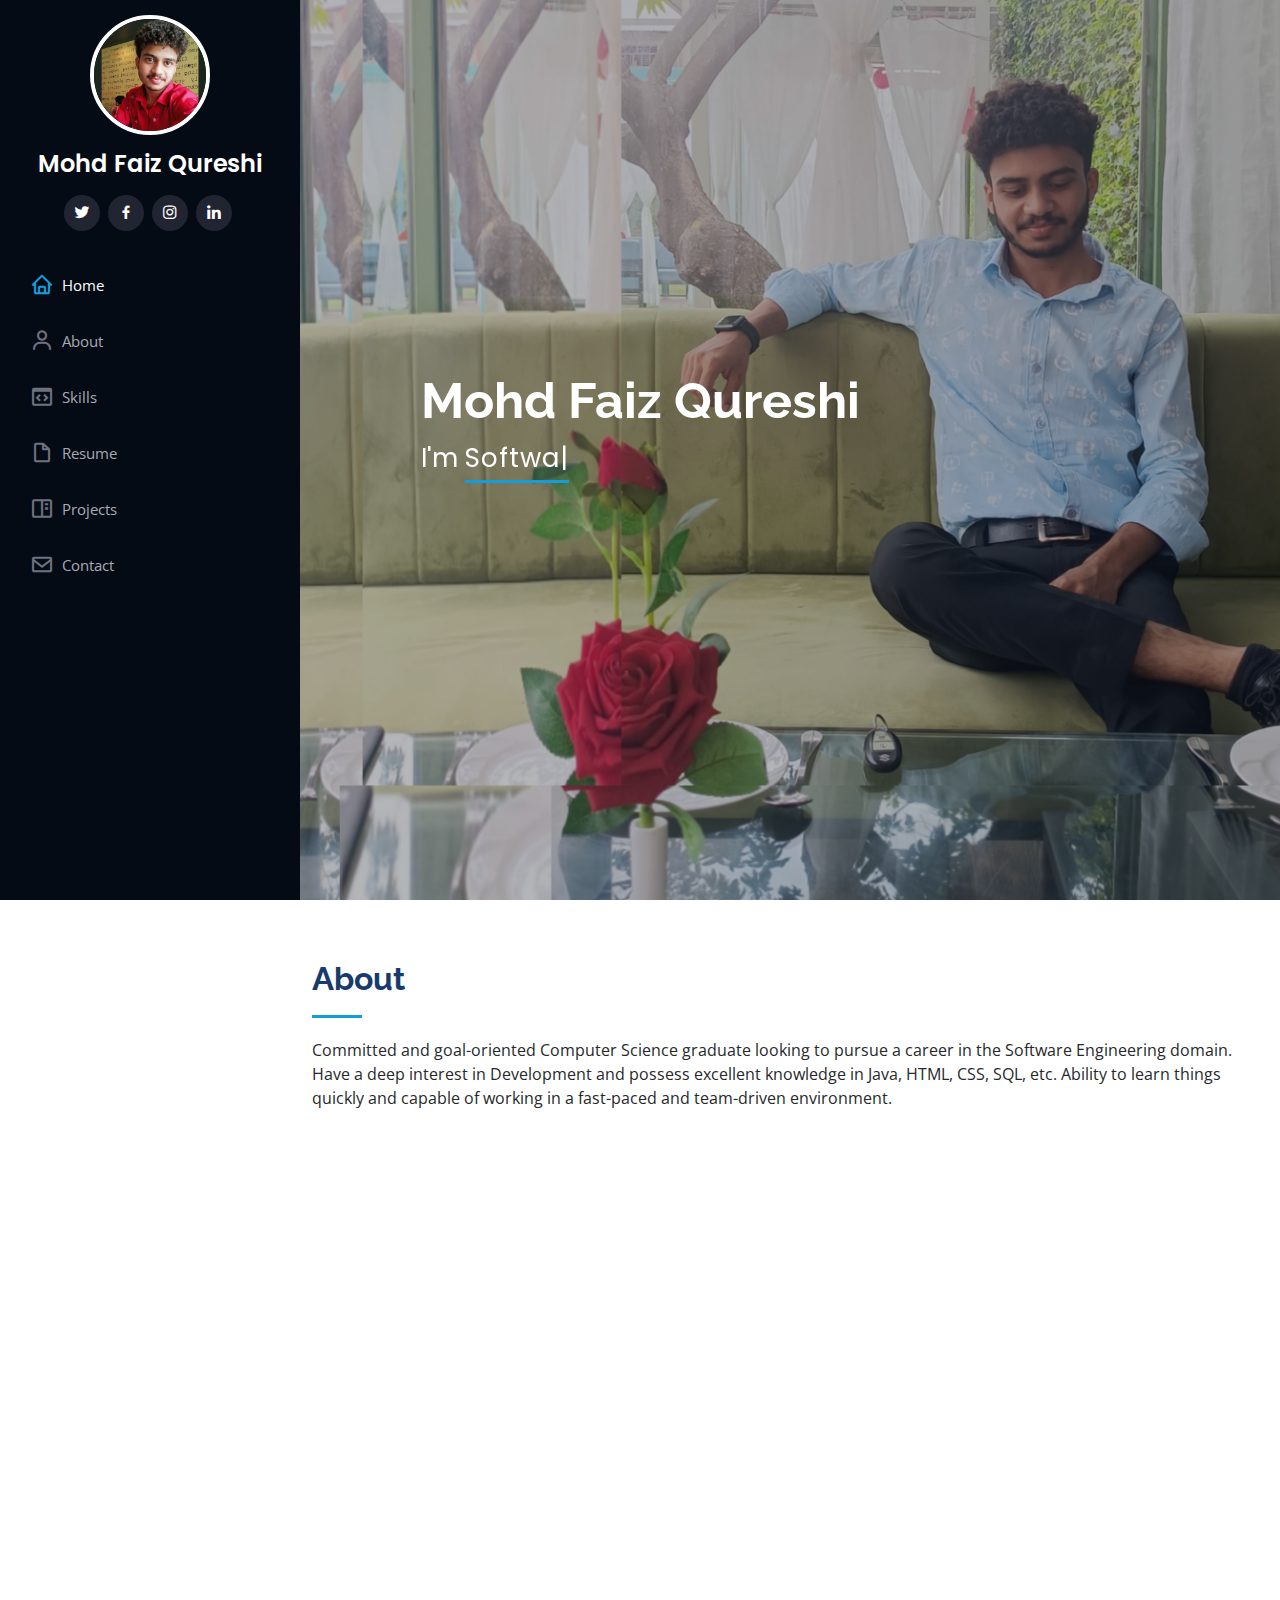
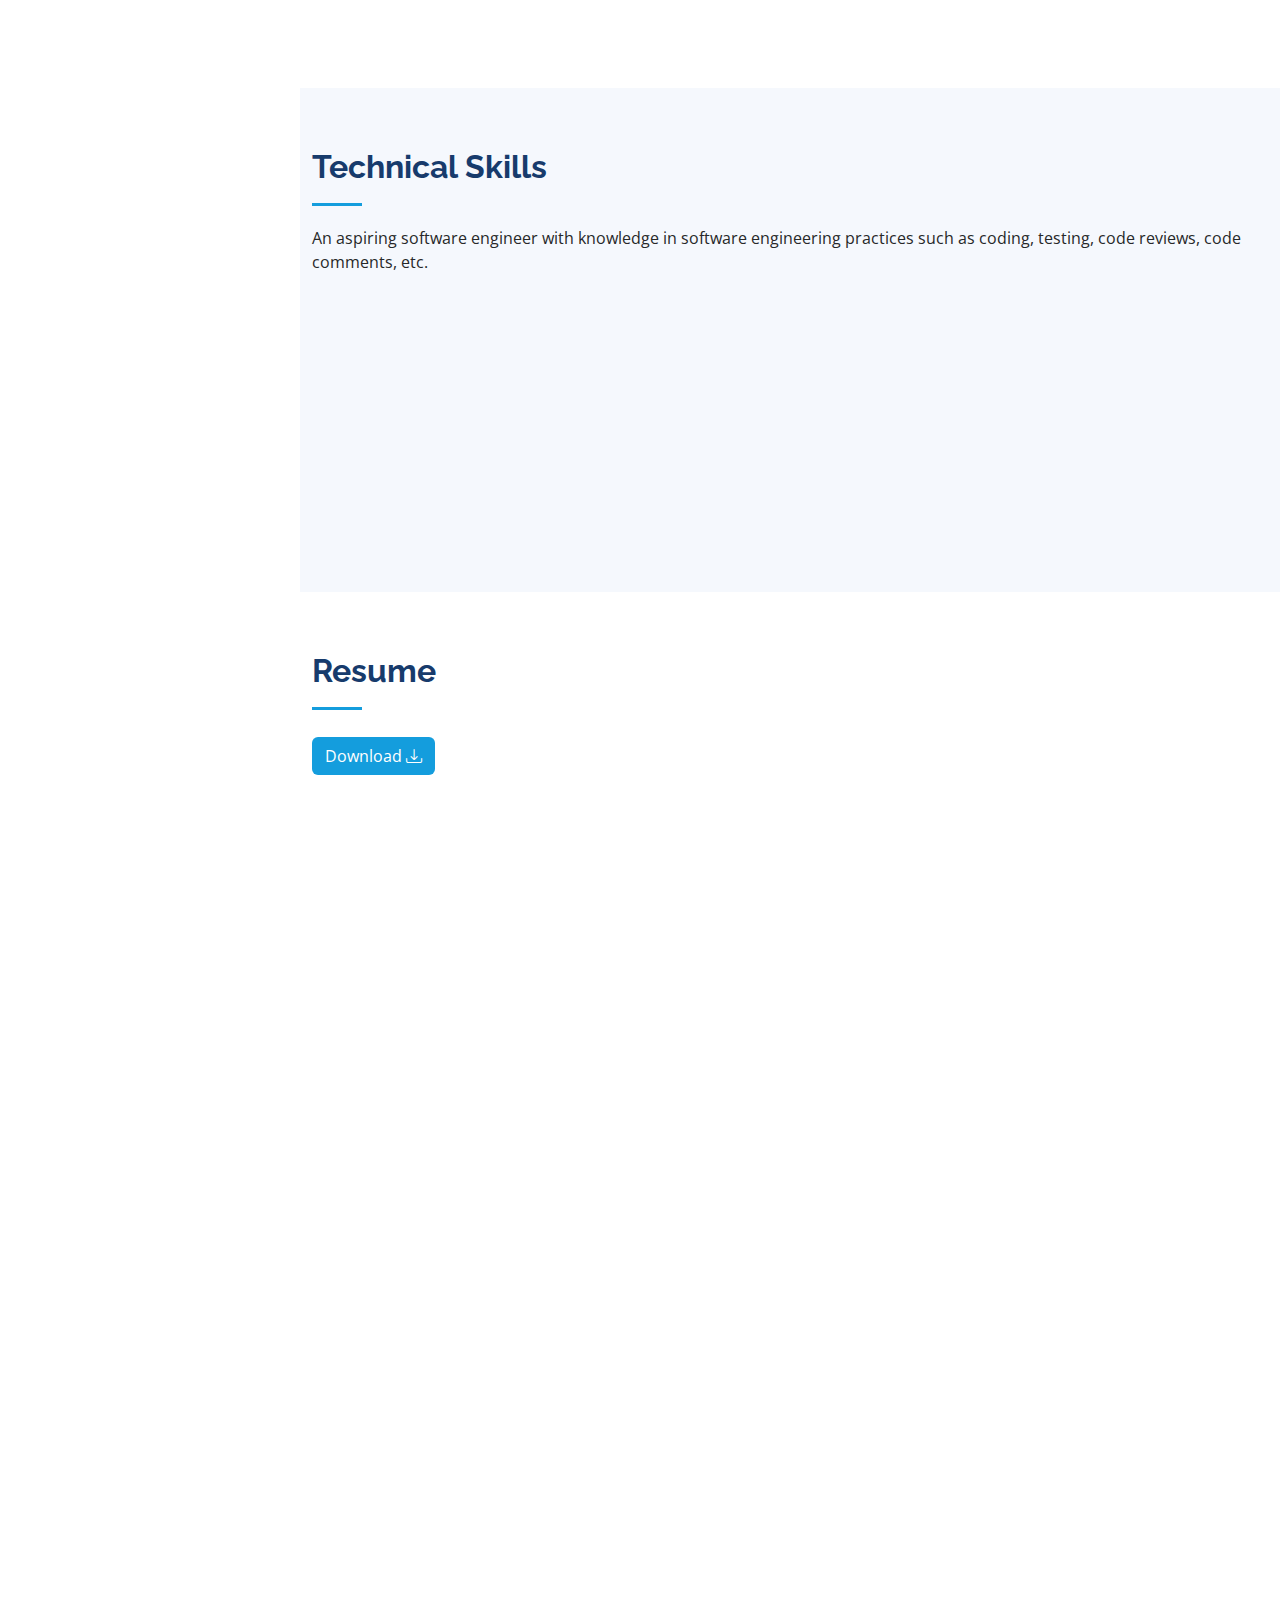
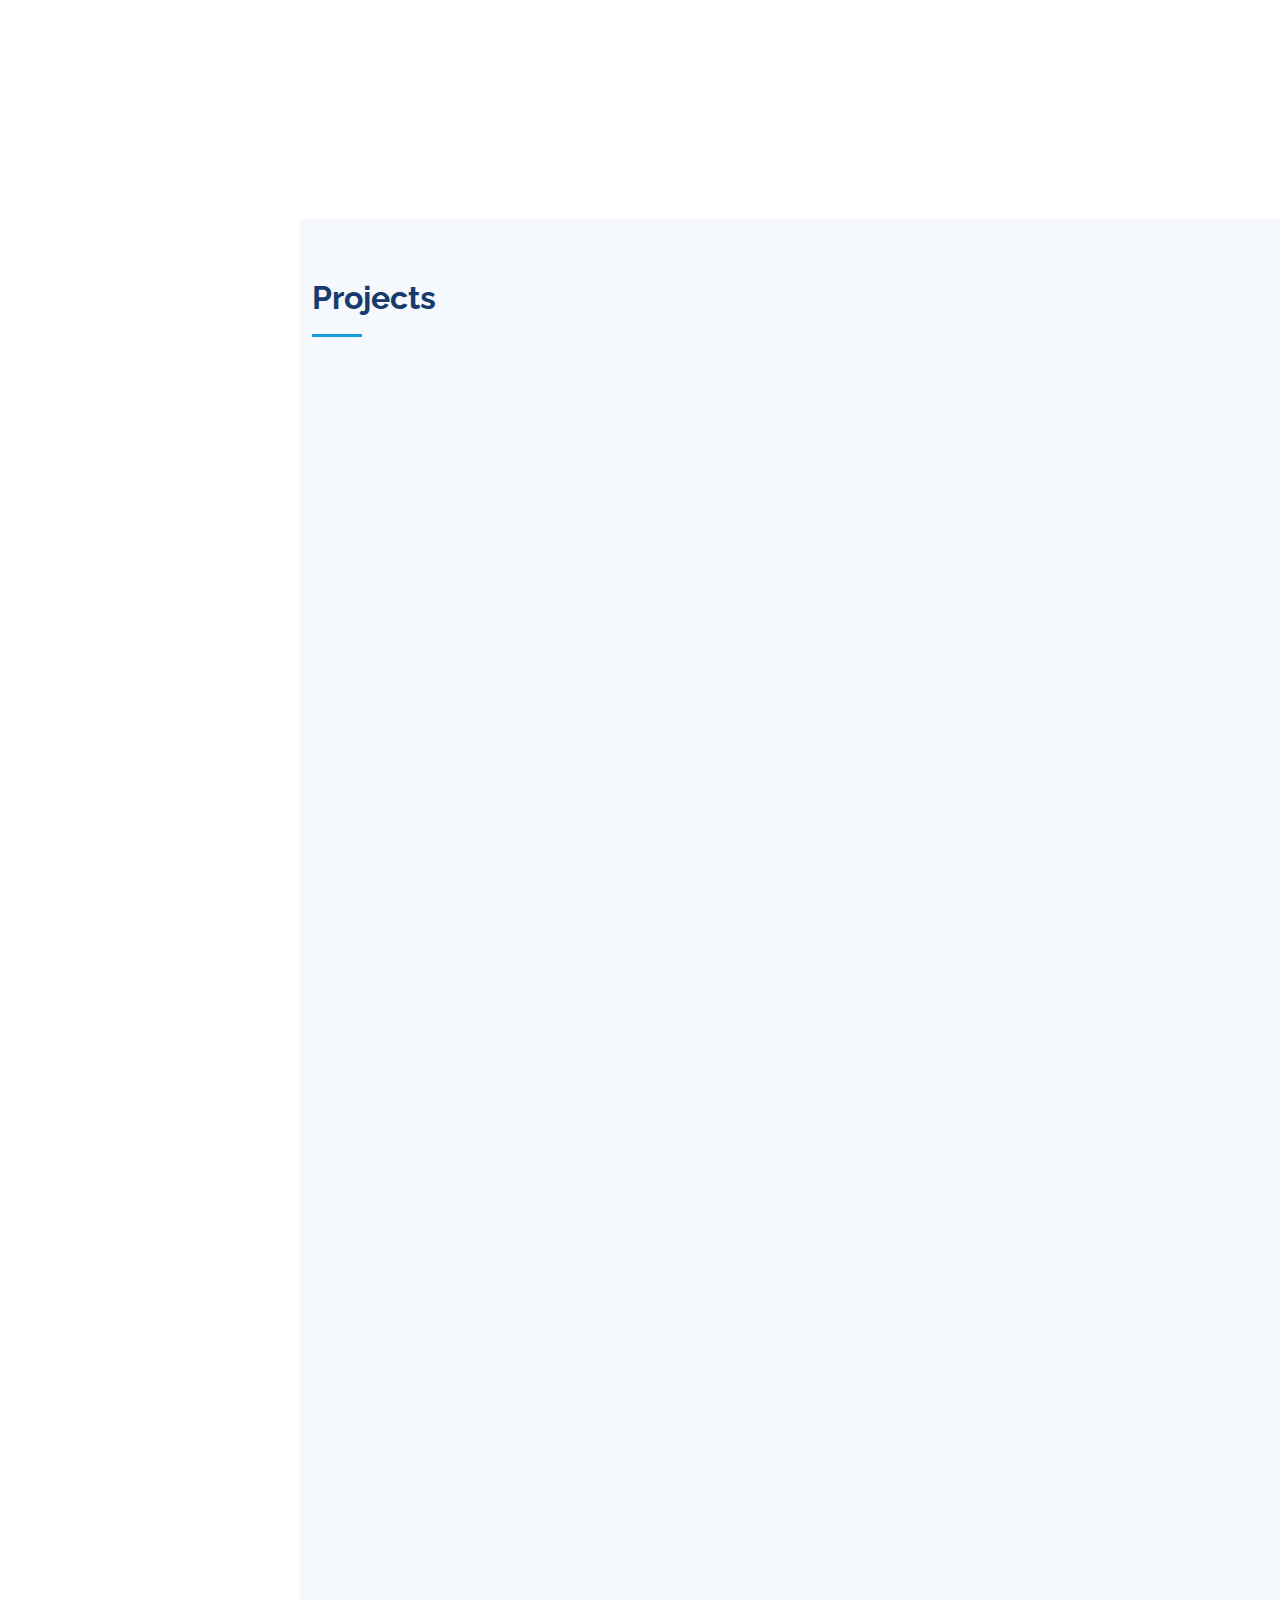
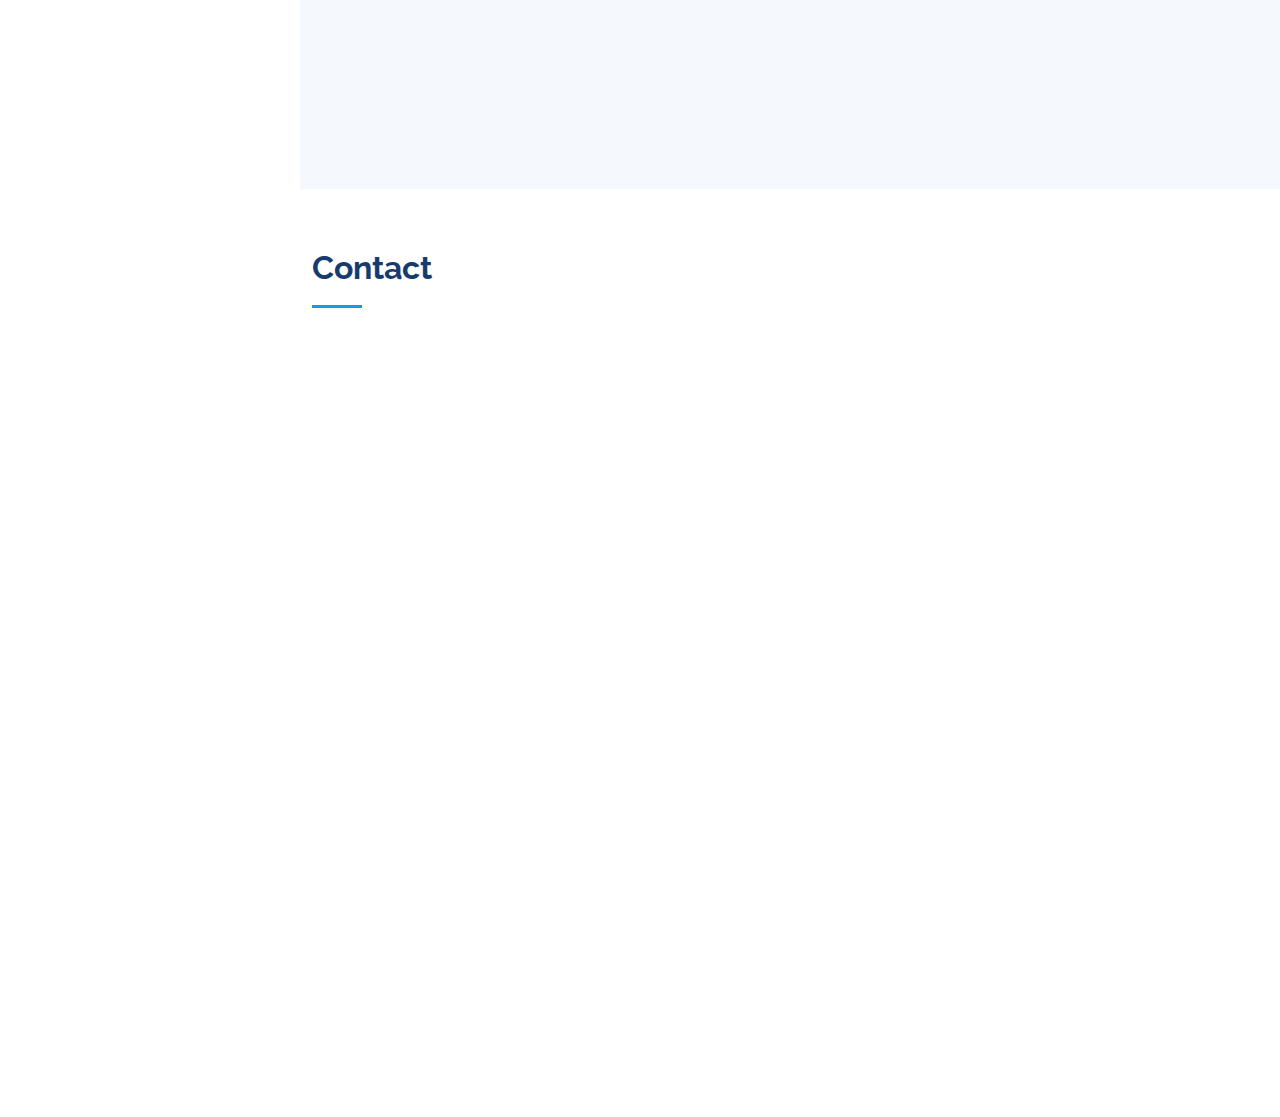
==== index.html @ c4c01bf1 "Updated skills section" ====
<!DOCTYPE html>
<html lang="en">

<head>
  <meta charset="utf-8">
  <meta content="width=device-width, initial-scale=1.0" name="viewport">

  <title>Mohd Faiz Qureshi</title>
  <meta content="" name="description">
  <meta content="" name="keywords">

  <!-- Favicons -->
  <link href="assets/img/fav.png" rel="icon">
  <link href="assets/img/apple-touch-icon.png" rel="apple-touch-icon">

  <!-- Google Fonts -->
  <link
    href="https://fonts.googleapis.com/css?family=Open+Sans:300,300i,400,400i,600,600i,700,700i|Raleway:300,300i,400,400i,500,500i,600,600i,700,700i|Poppins:300,300i,400,400i,500,500i,600,600i,700,700i"
    rel="stylesheet">

  <!-- Vendor CSS Files -->
  <link href="assets/vendor/aos/aos.css" rel="stylesheet">
  <link href="assets/vendor/bootstrap/css/bootstrap.min.css" rel="stylesheet">
  <link href="assets/vendor/bootstrap-icons/bootstrap-icons.css" rel="stylesheet">
  <link href="assets/vendor/boxicons/css/boxicons.min.css" rel="stylesheet">
  <link href="assets/vendor/glightbox/css/glightbox.min.css" rel="stylesheet">
  <link href="assets/vendor/swiper/swiper-bundle.min.css" rel="stylesheet">

  <!-- Template Main CSS File -->
  <link href="assets/css/style.css" rel="stylesheet">

</head>

<body>

  <!-- ======= Mobile nav toggle button ======= -->
  <i class="bi bi-list mobile-nav-toggle d-xl-none"></i>

  <!-- ======= Header ======= -->
  <header id="header">
    <div class="d-flex flex-column">
      <div class="profile">
        <img src="assets/img/profile-faiz.jpg" alt="" class="img-fluid rounded-circle">
        <h1 class="text-light"><a href="index.html">Mohd Faiz Qureshi</a></h1>
        <div class="social-links mt-3 text-center">
          <a href=" https://twitter.com/Faiz_qrsh?t=Ec7WNIeeqIvhPFKIOOt-Nw&s=08" class="twitter"><i
              class="bx bxl-twitter"></i></a>
          <a href="https://www.facebook.com/faiz.qureshi.146069?mibextid=ZbWKwL" class="facebook"><i
              class="bx bxl-facebook"></i></a>
          <a href="https://instagram.com/faiz.qrsh?igshid=ZDdkNTZiNTM=" class="instagram"><i
              class="bx bxl-instagram"></i></a>
          <a href="https://www.linkedin.com/in/mohdfaizqureshi/" class="linkedin"><i class="bx bxl-linkedin"></i></a>
        </div>
      </div>

      <nav id="navbar" class="nav-menu navbar">
        <ul>
          <li><a href="#hero" class="nav-link scrollto active"><i class="bx bx-home"></i> <span>Home</span></a></li>
          <li><a href="#about" class="nav-link scrollto"><i class="bx bx-user"></i> <span>About</span></a></li>
          <li><a href="#skills" class="nav-link scrollto"><i class="bx bx-code-block"></i> <span>Skills</span></a></li>
          <li><a href="#resume" class="nav-link scrollto"><i class="bx bx-file-blank"></i> <span>Resume</span></a></li>
          <li><a href="#portfolio" class="nav-link scrollto"><i class="bx bx-book-content"></i>
              <span>Projects</span></a></li>
          <li><a href="#contact" class="nav-link scrollto"><i class="bx bx-envelope"></i> <span>Contact</span></a></li>
        </ul>
      </nav><!-- .nav-menu -->
    </div>
  </header><!-- End Header -->

  <section id="hero" class="d-flex flex-column justify-content-center align-items-center">
    <div class="hero-container" data-aos="fade-in">
      <h1>Mohd Faiz Qureshi</h1>
      <p>I'm <span class="typed"
          data-typed-items="Software Engineer, Web Developer, Android App Developer, Java Expert"></span></p>
    </div>
  </section>

  <main id="main">

<!-- ======= About Section ======= -->
    <section id="about" class="about">
      <div class="container">

        <div class="section-title">
          <h2>About</h2>
          <p>Committed and goal-oriented Computer Science graduate looking to pursue a career in the Software
            Engineering domain. Have a deep interest in Development and possess excellent knowledge in Java, HTML, CSS,
            SQL, etc. Ability to learn things quickly and capable of working in a fast-paced and team-driven
            environment.</p>
        </div>

        <div class="row">
          <div class="col-lg-4" data-aos="fade-right">
            <img src="assets/img/about-faiz.jpg" class="img-fluid" alt="">
          </div>
          <div class="col-lg-8 pt-4 pt-lg-0 content" data-aos="fade-left">
            <h3>Software Engineer</h3>
            <p class="fst-italic"></p>
            <div class="row">
              <div class="col-lg-6">
                <ul>
                  <li><i class="bi bi-chevron-right"></i> <strong>Birthday:</strong> <span>15 September 2002</span></li>
                  <li><i class="bi bi-chevron-right"></i> <strong>City:</strong> <span>Bareilly, India-243005</span>
                  </li>
                  <li><i class="bi bi-chevron-right"></i> <strong>Email:</strong>
                    <span>mohammadfaiz9760@gmail.com</span>
                  </li>
                  <li><i class="bi bi-chevron-right"></i> <strong>Age:</strong> <span>21</span></li>
                  <li><i class="bi bi-chevron-right"></i> <strong>Phone:</strong> <span>+91-8954836999</span></li>
                  <li><i class="bi bi-chevron-right"></i> <strong>Degree:</strong> <span>Bachelor of Technology</span>
                  </li>

                </ul>
              </div>
              <div class="col-lg-6">
                <ul>
                </ul>
              </div>
            </div>
            <p>Strong ability to communicate with clients and ability to express ideas clearly and concisely. Memeber of
              <a href="https://www.srms.ac.in">Shri Ram Murti Smarak College of Engineering and Technology</a> App
              Development Cell and currently working on College's Grievance Andoid App.
            </p>
          </div>
        </div>

      </div>
    </section><!-- End About Section -->

<!-- ======= Skills Section ======= -->
    <section id="skills" class="testimonials section-bg">
      <div class="container">

        <div class="section-title">
          <h2>Technical Skills</h2>
          <p>An aspiring software engineer with knowledge in software engineering practices such as coding, testing,
            code reviews, code comments, etc.</p>
        </div>

        <div class="testimonials-slider swiper" data-aos="fade-up" data-aos-delay="100">
          <div class="swiper-wrapper">

            <div class="swiper-slide">
              <div class="testimonial-item" data-aos="fade-up">
                <img src="assets/img/skills/java.png" class="testimonial-img" alt="">
                <h3>Java</h3>
                <h4>Proficient</h4>
              </div>
            </div>

            <div class="swiper-slide">
              <div class="testimonial-item" data-aos="fade-up" data-aos-delay="300">
                <img src="assets/img/skills/python.png" class="testimonial-img" alt="">
                <h3>Python</h3>
                <h4>Intermediate</h4>
              </div>
            </div>

            <div class="swiper-slide">
              <div class="testimonial-item" data-aos="fade-up" data-aos-delay="300">
                <img src="assets/img/skills/js.png" class="testimonial-img" alt="">
                <h3>JavaScript</h3>
                <h4>Intermediate</h4>
              </div>
            </div>

            <div class="swiper-slide">
              <div class="testimonial-item" data-aos="fade-up" data-aos-delay="300">
                <img src="assets/img/skills/c.png" class="testimonial-img" alt="">
                <h3>C</h3>
                <h4>Intermediate</h4>
              </div>
            </div>

            <div class="swiper-slide">
              <div class="testimonial-item" data-aos="fade-up" data-aos-delay="200">
                <img src="assets/img/skills/j2ee.png" class="testimonial-img" alt="">
                <h3>J2EE</h3>
                <h4>Proficient</h4>
              </div>
            </div>

            <div class="swiper-slide">
              <div class="testimonial-item" data-aos="fade-up" data-aos-delay="100">
                <img src="assets/img/skills/spring.png" class="testimonial-img" alt="">
                <h3>Spring Framework</h3>
                <h4>Proficient</h4>
              </div>
            </div>

            <div class="swiper-slide">
              <div class="testimonial-item" data-aos="fade-up" data-aos-delay="200">
                <img src="assets/img/skills/hibernate.png" class="testimonial-img" alt="">
                <h3>Hibernate</h3>
                <h4>Proficient</h4>
              </div>
            </div>

            <div class="swiper-slide">
              <div class="testimonial-item" data-aos="fade-up" data-aos-delay="200">
                <img src="assets/img/skills/mvc.png" class="testimonial-img" alt="">
                <h3>MVC Architecture</h3>
                <h4>Proficient</h4>
              </div>
            </div>

            <div class="swiper-slide">
              <div class="testimonial-item" data-aos="fade-up" data-aos-delay="200">
                <img src="assets/img/skills/android-java.jpg" class="testimonial-img" alt="">
                <h3>Android Java</h3>
                <h4>Proficient</h4>
              </div>
            </div>

            <div class="swiper-slide">
              <div class="testimonial-item" data-aos="fade-up" data-aos-delay="200">
                <img src="assets/img/skills/xml.png" class="testimonial-img" alt="">
                <h3>XML</h3>
                <h4>Proficient</h4>
              </div>
            </div>

            <div class="swiper-slide">
              <div class="testimonial-item" data-aos="fade-up" data-aos-delay="200">
                <img src="assets/img/skills/html.png" class="testimonial-img" alt="">
                <h3>HTML</h3>
                <h4>Proficient</h4>
              </div>
            </div>

            <div class="swiper-slide">
              <div class="testimonial-item" data-aos="fade-up" data-aos-delay="200">
                <img src="assets/img/skills/css.jpg" class="testimonial-img" alt="">
                <h3>CSS</h3>
                <h4>Proficient</h4>
              </div>
            </div>

            <div class="swiper-slide">
              <div class="testimonial-item" data-aos="fade-up" data-aos-delay="200">
                <img src="assets/img/skills/react.png" class="testimonial-img" alt="">
                <h3>ReactJS</h3>
                <h4>Intermediate</h4>
              </div>
            </div>

            <div class="swiper-slide">
              <div class="testimonial-item" data-aos="fade-up" data-aos-delay="200">
                <img src="assets/img/skills/mysql.png" class="testimonial-img" alt="">
                <h3>MySQL</h3>
                <h4>Proficient</h4>
              </div>
            </div>

            <div class="swiper-slide">
              <div class="testimonial-item" data-aos="fade-up" data-aos-delay="200">
                <img src="assets/img/skills/mongodb.png" class="testimonial-img" alt="">
                <h3>MongoDB</h3>
                <h4>Intermediate</h4>
              </div>
            </div>

            <div class="swiper-slide">
              <div class="testimonial-item" data-aos="fade-up" data-aos-delay="200">
                <img src="assets/img/skills/firebase.png" class="testimonial-img" alt="">
                <h3>Firebase</h3>
                <h4>Intermediate</h4>
              </div>
            </div>

          </div>
          <div class="swiper-pagination"></div>
        </div>

      </div>
    </section><!-- End Skills Section -->

    <!-- ======= Resume Section ======= -->
    <section id="resume" class="resume">
      <div class="container">
        <div class="section-title">
          <h2>Resume</h2>
          <a class="btn line-btn-dark btn-icon btn-radius" href="Mohd_Faiz_Qureshi_Resume.pdf" title="" download><button
              type="button" class="btn" id="downloadBtn">Download <i class="bi bi-download"></i></button></a>
        </div>

        <div class="row">
          <div class="col-lg-6" data-aos="fade-up">
            <h3 class="resume-title">Sumary</h3>
            <div class="resume-item pb-0">
              <h4>Mohd Faiz Qureshi</h4>
              <p><em>Committed and goal-oriented Computer Science graduate looking to pursue a career in the Software
                  Engineering domain. Have a deep interest in Development and Strong ability to execute full SDLC
                  (Software Development Life Cycle).</em></p>
              <ul>
                <li>Bareilly, India-243005</li>
                <li>+91-8954836999</li>
                <li>mohammadfaiz9760@gmail.com</li>
              </ul>
            </div>

            <h3 class="resume-title">Education</h3>
            <div class="resume-item">
              <h4>B.Tech (Computer Science)</h4>
              <h5>Nov 2020 - Present</h5>
              <p><em>Shri Ram Murti Smarak College Of Engineering and technology, Bareilly.</em></p>
              <p>First Year: 80.78%</p>
              <p>Second Year: 74.64%</p>
            </div>
            <div class="resume-item">
              <h4>Intermediate</h4>
              <h5>2019 - 2020</h5>
              <p><em>Girish Prasad Memorial College, Bareilly.</em></p>
              <p>Aggregate: 81.40%</p>
            </div>
            <div class="resume-item">
              <h4>High School</h4>
              <h5>2017 - 2018</h5>
              <p><em>Girish Prasad Memorial College, Bareilly. </em></p>
              <p>Aggregate: 72.60%</p>
            </div>
          </div>
          <div class="col-lg-6" data-aos="fade-up" data-aos-delay="100"><br>
            <h3 class="resume-title">Work Experience</h3>

            <div class="resume-item">
              <h4>Advance Java Trainee</h4>
              <h5>July 2023 - August 2023</h5>
              <p><em>CETPA Infotech Pvt. Ltd. - <a href="#">Apprenticeship</a></em></p>
              <p>Led and integrated JSP-based web projects, achieving 20% faster page loads and an enhanced user
                experience.</p>
              <p>Gained extensive knowledge of Servlets, including their 3 life cycle methods, and handling of user
                input</p>
              <p>Acquired skills in using the Collection Frameworks to build efficient and maintainable applications.
              </p>
            </div>

            <div class="resume-item">
              <h4>Android Developer</h4>
              <h5>June 2023 - Present</h5>
              <p><em>CodeClause - <a href="#">Internship</a></em></p>
              <p>Learned about FFmpeg library and developed an app for Extract Audio from Video</p>
              <p>Worked on various other projects and this allowed me to develop a deep understanding of the language
                and its applications.</p>

            </div>
            <div class="resume-item">
              <h4>Mobile Application Developer</h4>
              <h5>May 2023 - June 2023</h5>
              <p><em>The Sparks Foundation - <a
                    href="https://links-truecertificates.s3.ap-south-1.amazonaws.com/published/2023-54-26/GS6HG89QKQ.png">Internship</a></em>
              </p>
              <p>Developed the Basic Banking App that functions to perform transactions between users.</p>
              <p>Leveraging the database management concepts I learned during my 3rd year of college, I successfully
                built a functional database for the same.
              </p>
            </div>
          </div>
        </div>

      </div>
    </section><!-- End Resume Section -->

    <!-- ======= Projects Section ======= -->
    <section id="portfolio" class="portfolio section-bg">
      <div class="container">

        <div class="section-title">
          <h2>Projects</h2>
        </div>

        <div class="row" data-aos="fade-up">
          <div class="col-lg-12 d-flex justify-content-center">
            <ul id="portfolio-flters">
              <li data-filter="*" class="filter-active">All</li>
              <li data-filter=".filter-app">App</li>
              <li data-filter=".filter-web">Web</li>
            </ul>
          </div>
        </div>

        <div class="row portfolio-container" data-aos="fade-up" data-aos-delay="100">

          <div class="col-lg-4 col-md-6 portfolio-item filter-app">
            <div class="portfolio-wrap">
              <img src="assets/img/portfolio/p1.png" class="img-fluid" alt="">
              <div class="portfolio-links">
                <a href="assets/img/portfolio/p1.png" data-gallery="portfolioGallery" class="portfolio-lightbox"
                  title="Home Services System"><i class="bx bx-plus"></i></a>
                <a href="portfolio-details.html?id=1" title="More Details"><i class="bx bx-link"></i></a>
              </div>
            </div>
          </div>

          <div class="col-lg-4 col-md-6 portfolio-item filter-app">
            <div class="portfolio-wrap">
              <img src="assets/img/portfolio/p2.png" class="img-fluid" alt="">
              <div class="portfolio-links">
                <a href="assets/img/portfolio/p2.png" data-gallery="portfolioGallery" class="portfolio-lightbox"
                  title="Online Exam Portal"><i class="bx bx-plus"></i></a>
                <a href="portfolio-details.html?v=2" title="More Details"><i class="bx bx-link"></i></a>
              </div>
            </div>
          </div>

          <div class="col-lg-4 col-md-6 portfolio-item filter-web">
            <div class="portfolio-wrap">
              <img src="assets/img/portfolio/p3.png" class="img-fluid" alt="">
              <div class="portfolio-links">
                <a href="assets/img/portfolio/p3.png" data-gallery="portfolioGallery" class="portfolio-lightbox"
                  title="Event Management System"><i class="bx bx-plus"></i></a>
                <a href="portfolio-details.html?id=3" title="More Details"><i class="bx bx-link"></i></a>
              </div>
            </div>
          </div>

          <div class="col-lg-4 col-md-6 portfolio-item filter-app">
            <div class="portfolio-wrap">
              <img src="assets/img/portfolio/p4.png" class="img-fluid" alt="">
              <div class="portfolio-links">
                <a href="assets/img/portfolio/p4.png" data-gallery="portfolioGallery" class="portfolio-lightbox"
                  title="Grievance App"><i class="bx bx-plus"></i></a>
                <a href="portfolio-details.html?id=4" title="More Details"><i class="bx bx-link"></i></a>
              </div>
            </div>
          </div>

          <div class="col-lg-4 col-md-6 portfolio-item filter-web">
            <div class="portfolio-wrap">
              <img src="assets/img/portfolio/p5.png" class="img-fluid" alt="">
              <div class="portfolio-links">
                <a href="assets/img/portfolio/p5.png" data-gallery="portfolioGallery" class="portfolio-lightbox"
                  title="Audio Extracter"><i class="bx bx-plus"></i></a>
                <a href="portfolio-details.html?id=5" title="More Details"><i class="bx bx-link"></i></a>
              </div>
            </div>
          </div>

          <div class="col-lg-4 col-md-6 portfolio-item filter-app">
            <div class="portfolio-wrap">
              <img src="assets/img/portfolio/p6.png" class="img-fluid" alt="">
              <div class="portfolio-links">
                <a href="assets/img/portfolio/p6.png" data-gallery="portfolioGallery" class="portfolio-lightbox"
                  title="Whatsapp Clone"><i class="bx bx-plus"></i></a>
                <a href="portfolio-details.html?id=6" title="More Details"><i class="bx bx-link"></i></a>
              </div>
            </div>
          </div>

          <div class="col-lg-4 col-md-6 portfolio-item filter-app">
            <div class="portfolio-wrap">
              <img src="assets/img/portfolio/p7.jpg" class="img-fluid" alt="">
              <div class="portfolio-links">
                <a href="assets/img/portfolio/p7.jpg" data-gallery="portfolioGallery" class="portfolio-lightbox"
                  title="ChatBot"><i class="bx bx-plus"></i></a>
                <a href="portfolio-details.html?id=7" title="More Details"><i class="bx bx-link"></i></a>
              </div>
            </div>
          </div>

          <div class="col-lg-4 col-md-6 portfolio-item filter-app">
            <div class="portfolio-wrap">
              <img src="assets/img/portfolio/p8.png" class="img-fluid" alt="">
              <div class="portfolio-links">
                <a href="assets/img/portfolio/p8.png" data-gallery="portfolioGallery" class="portfolio-lightbox"
                  title="Notes App"><i class="bx bx-plus"></i></a>
                <a href="portfolio-details.html?id=8" title="More Details"><i class="bx bx-link"></i></a>
              </div>
            </div>
          </div>

          <div class="col-lg-4 col-md-6 portfolio-item filter-app">
            <div class="portfolio-wrap">
              <img src="assets/img/portfolio/p9.png" class="img-fluid" alt="">
              <div class="portfolio-links">
                <a href="assets/img/portfolio/p9.png" data-gallery="portfolioGallery" class="portfolio-lightbox"
                  title="Calculator App"><i class="bx bx-plus"></i></a>
                <a href="portfolio-details.html?id=9" title="More Details"><i class="bx bx-link"></i></a>
              </div>
            </div>
          </div>

          <div class="col-lg-4 col-md-6 portfolio-item filter-app">
            <div class="portfolio-wrap">
              <img src="assets/img/portfolio/p10.jpg" class="img-fluid" alt="">
              <div class="portfolio-links">
                <a href="assets/img/portfolio/p10.jpg" data-gallery="portfolioGallery" class="portfolio-lightbox"
                  title="Simon Game"><i class="bx bx-plus"></i></a>
                <a href="portfolio-details.html?id=10" title="More Details"><i class="bx bx-link"></i></a>
              </div>
            </div>
          </div>

          <div class="col-lg-4 col-md-6 portfolio-item filter-web">
            <div class="portfolio-wrap">
              <img src="assets/img/portfolio/p11.png" class="img-fluid" alt="">
              <div class="portfolio-links">
                <a href="assets/img/portfolio/p11.png" data-gallery="portfolioGallery" class="portfolio-lightbox"
                  title="Network Security"><i class="bx bx-plus"></i></a>
                <a href="portfolio-details.html?id=11" title="More Details"><i class="bx bx-link"></i></a>
              </div>
            </div>
          </div>

          <div class="col-lg-4 col-md-6 portfolio-item filter-web">
            <div class="portfolio-wrap">
              <img src="assets/img/portfolio/p12.jpg" class="img-fluid" alt="">
              <div class="portfolio-links">
                <a href="assets/img/portfolio/p12.jpg" data-gallery="portfolioGallery" class="portfolio-lightbox"
                  title="Basic Banking App"><i class="bx bx-plus"></i></a>
                <a href="portfolio-details.html?id=12" title="More Details"><i class="bx bx-link"></i></a>
              </div>
            </div>
          </div>

          <div class="col-lg-4 col-md-6 portfolio-item filter-web">
            <div class="portfolio-wrap">
              <img src="assets/img/portfolio/p13.jpg" class="img-fluid" alt="">
              <div class="portfolio-links">
                <a href="assets/img/portfolio/p13.jpg" data-gallery="portfolioGallery" class="portfolio-lightbox"
                  title="Time Tracker"><i class="bx bx-plus"></i></a>
                <a href="portfolio-details.html?id=13" title="More Details"><i class="bx bx-link"></i></a>
              </div>
            </div>
          </div>

        </div>
      </div>
    </section><!-- End Projects Section -->


    <!-- ======= Contact Section ======= -->
    <section id="contact" class="contact">
      <div class="container">

        <div class="section-title">
          <h2>Contact</h2>
        </div>

        <div class="row" data-aos="fade-in">

          <div class="col-lg-5 d-flex align-items-stretch">
            <div class="info">
              <div class="address">
                <i class="bi bi-geo-alt"></i>
                <h4>Location:</h4>
                <p>253, Bagh Brigtaan, Bareilly, India-243005</p>
              </div>

              <div class="email">
                <i class="bi bi-envelope"></i>
                <h4>Email:</h4>
                <p>mohammadfaiz9760@gmail.com</p>
              </div>

              <div class="phone">
                <i class="bi bi-phone"></i>
                <h4>Call:</h4>
                <p>+91-8954836999</p>
              </div>

              <iframe
                src="https://www.google.com/maps/embed?pb=!1m14!1m8!1m3!1d12097.433213460943!2d-74.0062269!3d40.7101282!3m2!1i1024!2i768!4f13.1!3m3!1m2!1s0x0%3A0xb89d1fe6bc499443!2sDowntown+Conference+Center!5e0!3m2!1smk!2sbg!4v1539943755621"
                frameborder="0" style="border:0; width: 100%; height: 290px;" allowfullscreen></iframe>
            </div>

          </div>

          <div class="col-lg-7 mt-5 mt-lg-0 d-flex align-items-stretch">
            <form action="https://formcarry.com/s/8oNotGFVWA" method="POST" role="form" class="contactfaiz">
              <div class="row">
                <div class="form-group col-md-6">
                  <label for="name">Your Name</label>
                  <input type="text" name="name" class="form-control" id="name" required>
                </div>
                <div class="form-group col-md-6">
                  <label for="name">Your Email</label>
                  <input type="email" class="form-control" name="email" id="email" required>
                </div>
              </div>
              <div class="form-group">
                <label for="name">Subject</label>
                <input type="text" class="form-control" name="subject" id="subject" required>
              </div>
              <div class="form-group">
                <label for="name">Message</label>
                <textarea class="form-control" name="message" rows="10" required></textarea>
              </div>
              <div class="my-3">
                <div class="loading">Loading</div>
                <div class="error-message"></div>
                <div class="sent-message">Your message has been sent. Thank you!</div>
              </div>
              <div class="text-center"><button type="submit">Send Message</button></div>
            </form>
          </div>

        </div>

      </div>
    </section><!-- End Contact Section -->

  </main><!-- End main -->

  <a href="#" class="back-to-top d-flex align-items-center justify-content-center"><i
      class="bi bi-arrow-up-short"></i></a>

  <!-- Vendor JS Files -->
  <script src="assets/vendor/purecounter/purecounter_vanilla.js"></script>
  <script src="assets/vendor/aos/aos.js"></script>
  <script src="assets/vendor/bootstrap/js/bootstrap.bundle.min.js"></script>
  <script src="assets/vendor/glightbox/js/glightbox.min.js"></script>
  <script src="assets/vendor/isotope-layout/isotope.pkgd.min.js"></script>
  <script src="assets/vendor/swiper/swiper-bundle.min.js"></script>
  <script src="assets/vendor/typed.js/typed.min.js"></script>
  <script src="assets/vendor/waypoints/noframework.waypoints.js"></script>
  <script src="assets/vendor/php-email-form/validate.js"></script>

  <!-- Template Main JS File -->
  <script src="assets/js/main.js"></script>
</body>

</html>
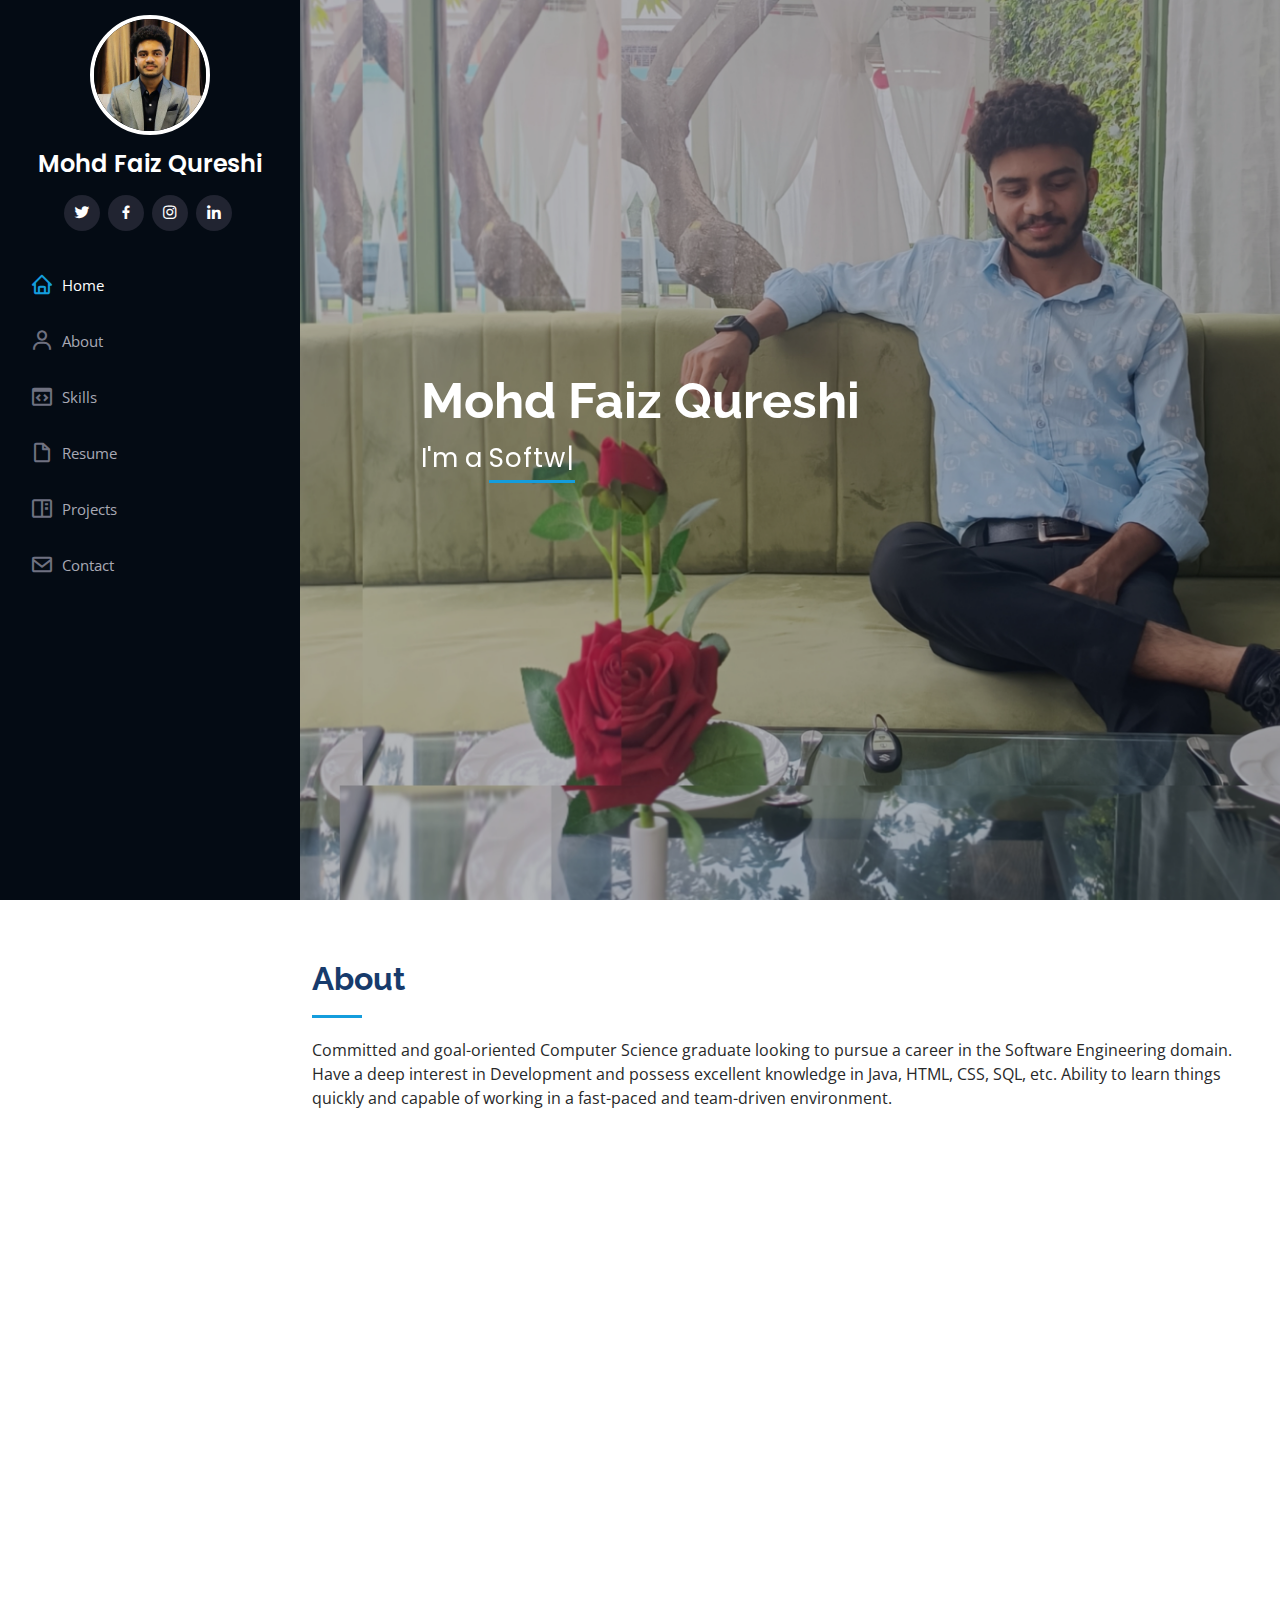
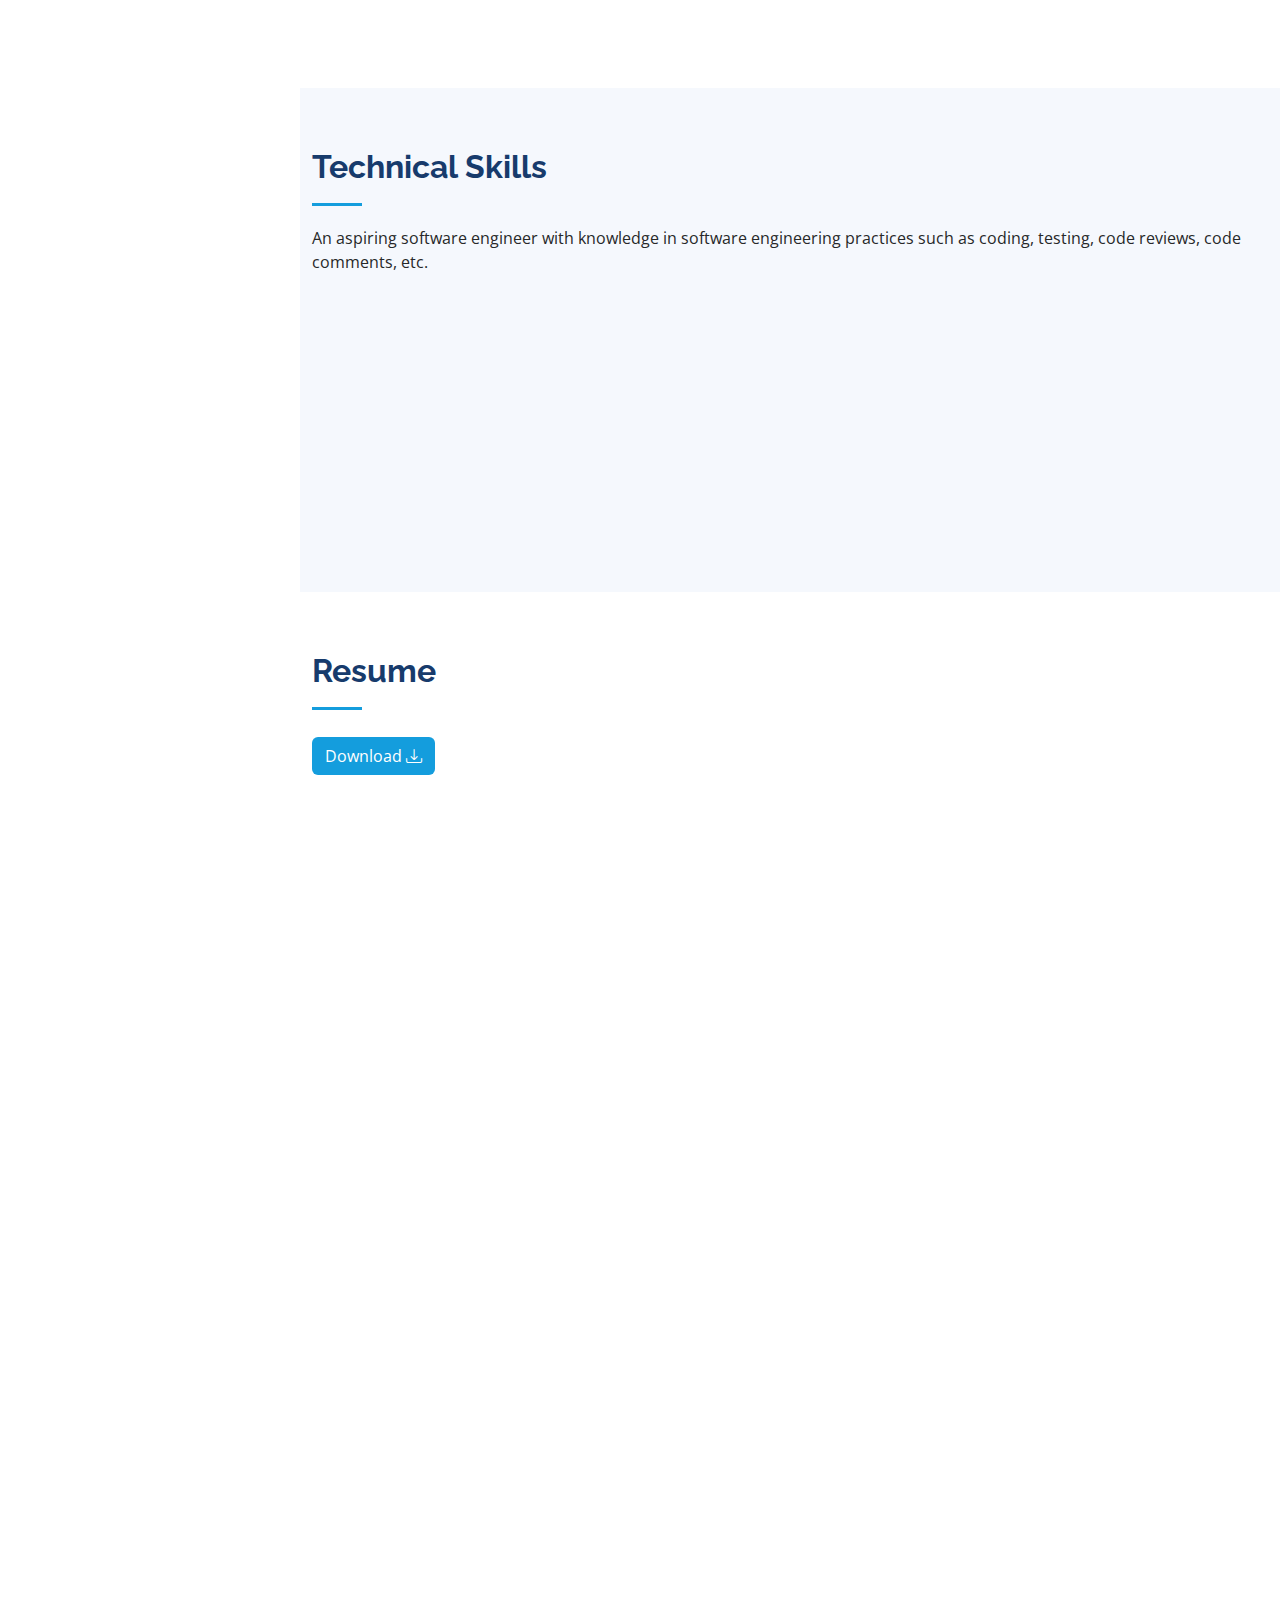
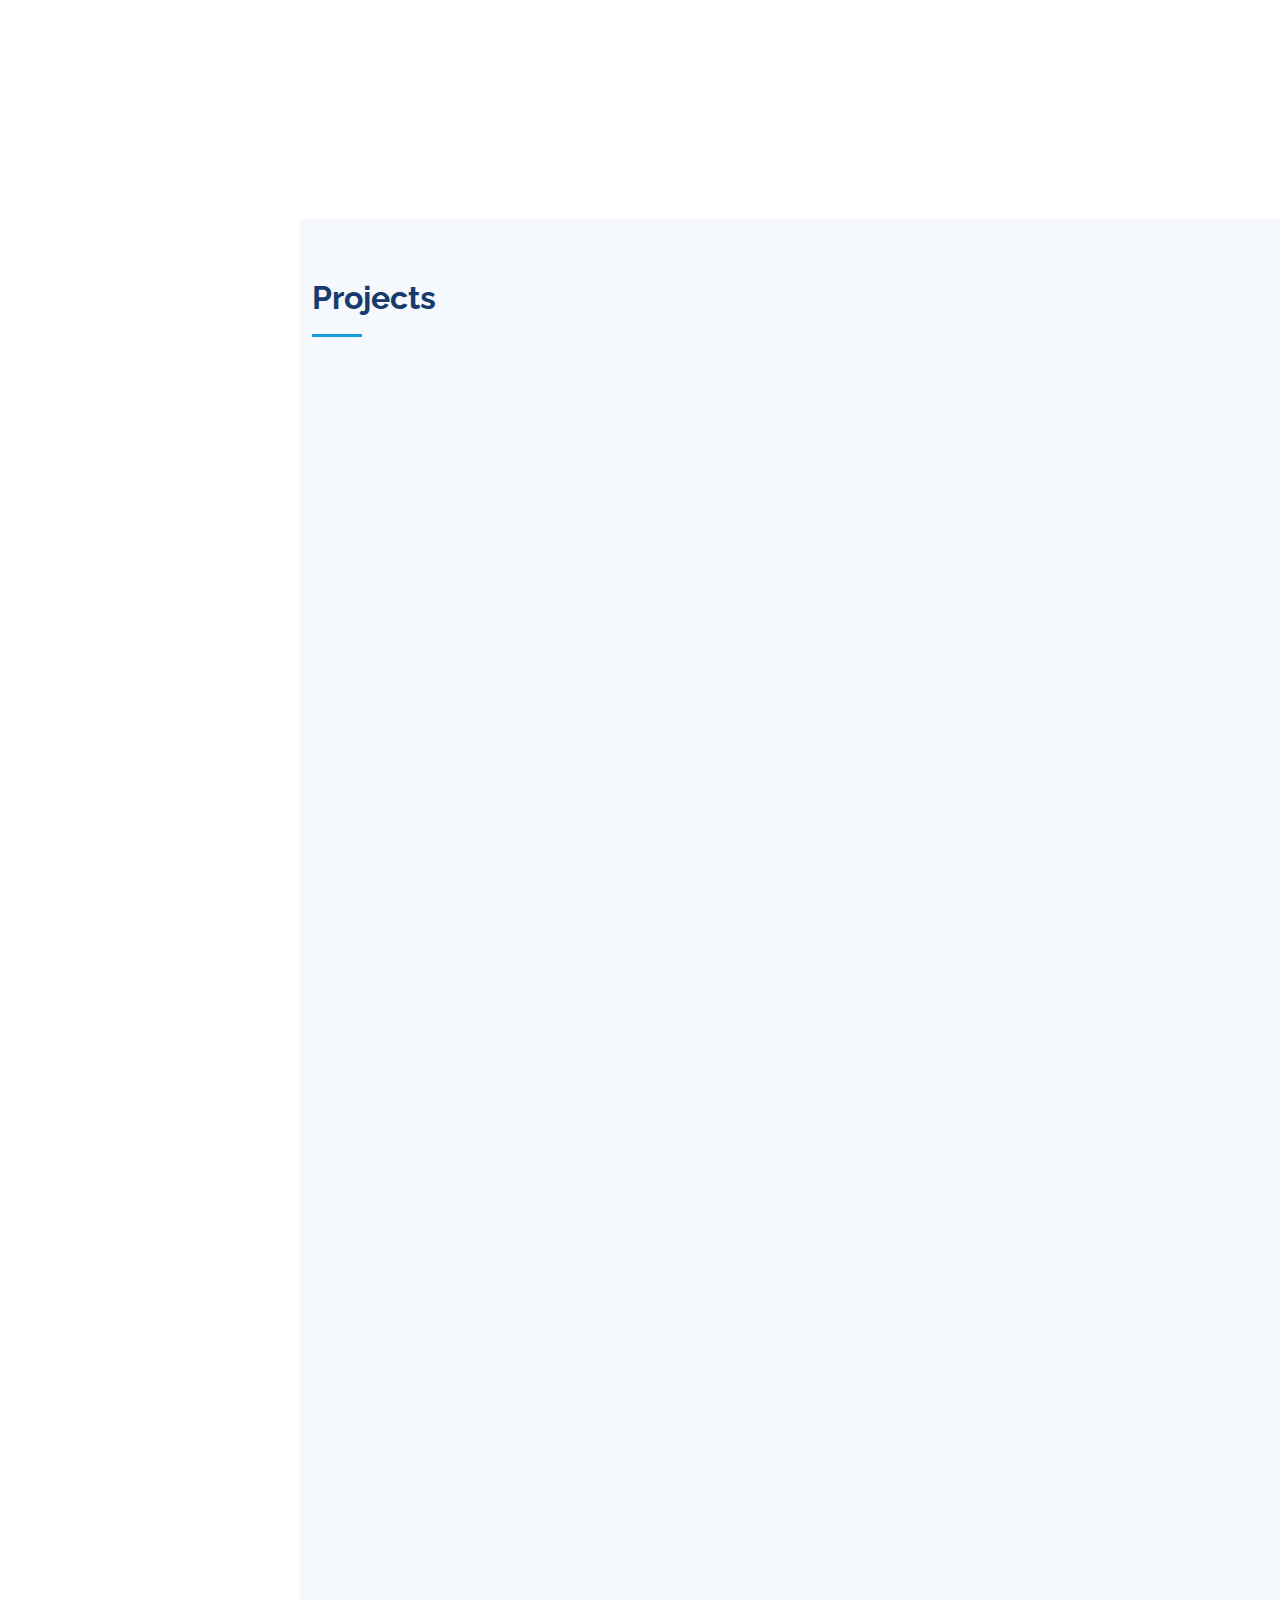
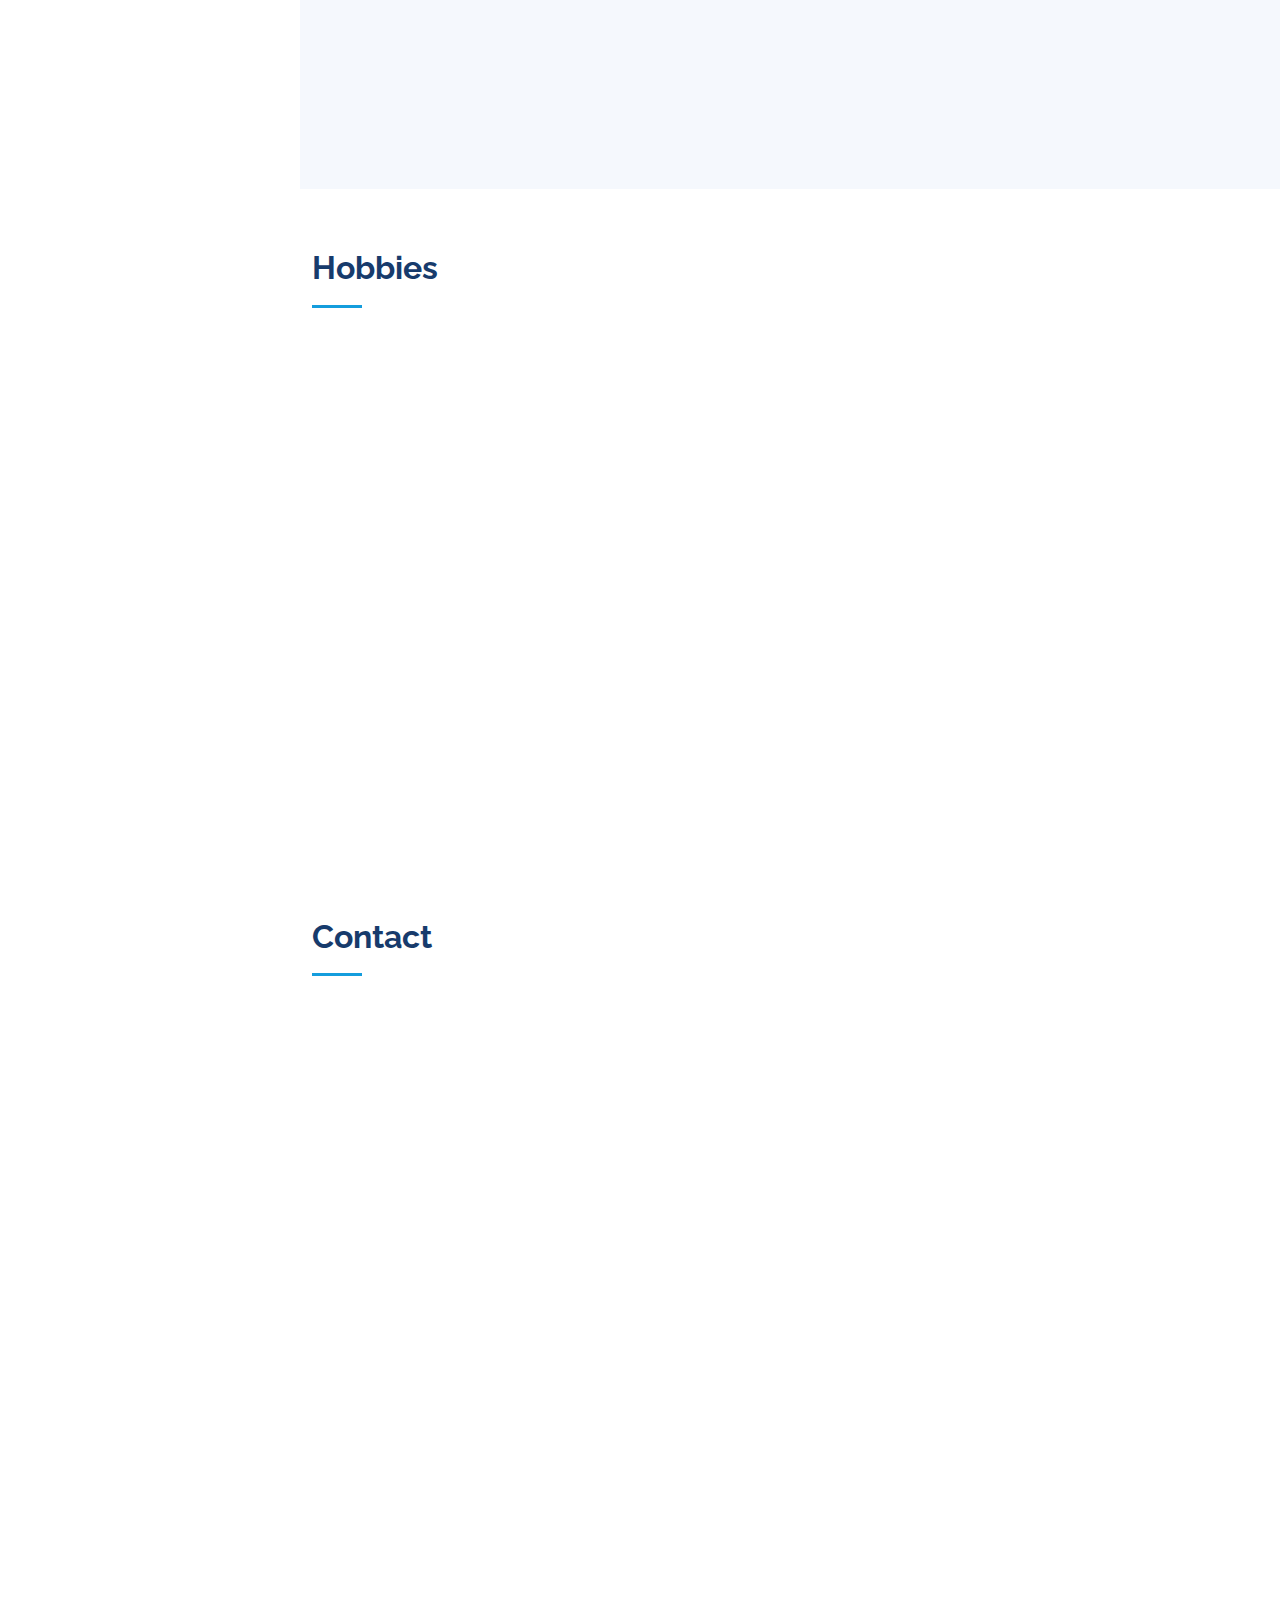
==== commit 43479fb4: "Chnage profile" ====
--- a/index.html
+++ b/index.html
@@ -1,623 +1,642 @@
-<!DOCTYPE html>
-<html lang="en">
-
-<head>
-  <meta charset="utf-8">
-  <meta content="width=device-width, initial-scale=1.0" name="viewport">
-
-  <title>Mohd Faiz Qureshi</title>
-  <meta content="" name="description">
-  <meta content="" name="keywords">
-
-  <!-- Favicons -->
-  <link href="assets/img/fav.png" rel="icon">
-  <link href="assets/img/apple-touch-icon.png" rel="apple-touch-icon">
-
-  <!-- Google Fonts -->
-  <link
-    href="https://fonts.googleapis.com/css?family=Open+Sans:300,300i,400,400i,600,600i,700,700i|Raleway:300,300i,400,400i,500,500i,600,600i,700,700i|Poppins:300,300i,400,400i,500,500i,600,600i,700,700i"
-    rel="stylesheet">
-
-  <!-- Vendor CSS Files -->
-  <link href="assets/vendor/aos/aos.css" rel="stylesheet">
-  <link href="assets/vendor/bootstrap/css/bootstrap.min.css" rel="stylesheet">
-  <link href="assets/vendor/bootstrap-icons/bootstrap-icons.css" rel="stylesheet">
-  <link href="assets/vendor/boxicons/css/boxicons.min.css" rel="stylesheet">
-  <link href="assets/vendor/glightbox/css/glightbox.min.css" rel="stylesheet">
-  <link href="assets/vendor/swiper/swiper-bundle.min.css" rel="stylesheet">
-
-  <!-- Template Main CSS File -->
-  <link href="assets/css/style.css" rel="stylesheet">
-
-</head>
-
-<body>
-
-  <!-- ======= Mobile nav toggle button ======= -->
-  <i class="bi bi-list mobile-nav-toggle d-xl-none"></i>
-
-  <!-- ======= Header ======= -->
-  <header id="header">
-    <div class="d-flex flex-column">
-      <div class="profile">
-        <img src="assets/img/profile-faiz.jpg" alt="" class="img-fluid rounded-circle">
-        <h1 class="text-light"><a href="index.html">Mohd Faiz Qureshi</a></h1>
-        <div class="social-links mt-3 text-center">
-          <a href=" https://twitter.com/Faiz_qrsh?t=Ec7WNIeeqIvhPFKIOOt-Nw&s=08" class="twitter"><i
-              class="bx bxl-twitter"></i></a>
-          <a href="https://www.facebook.com/faiz.qureshi.146069?mibextid=ZbWKwL" class="facebook"><i
-              class="bx bxl-facebook"></i></a>
-          <a href="https://instagram.com/faiz.qrsh?igshid=ZDdkNTZiNTM=" class="instagram"><i
-              class="bx bxl-instagram"></i></a>
-          <a href="https://www.linkedin.com/in/mohdfaizqureshi/" class="linkedin"><i class="bx bxl-linkedin"></i></a>
-        </div>
-      </div>
-
-      <nav id="navbar" class="nav-menu navbar">
-        <ul>
-          <li><a href="#hero" class="nav-link scrollto active"><i class="bx bx-home"></i> <span>Home</span></a></li>
-          <li><a href="#about" class="nav-link scrollto"><i class="bx bx-user"></i> <span>About</span></a></li>
-          <li><a href="#skills" class="nav-link scrollto"><i class="bx bx-code-block"></i> <span>Skills</span></a></li>
-          <li><a href="#resume" class="nav-link scrollto"><i class="bx bx-file-blank"></i> <span>Resume</span></a></li>
-          <li><a href="#portfolio" class="nav-link scrollto"><i class="bx bx-book-content"></i>
-              <span>Projects</span></a></li>
-          <li><a href="#contact" class="nav-link scrollto"><i class="bx bx-envelope"></i> <span>Contact</span></a></li>
-        </ul>
-      </nav><!-- .nav-menu -->
-    </div>
-  </header><!-- End Header -->
-
-  <section id="hero" class="d-flex flex-column justify-content-center align-items-center">
-    <div class="hero-container" data-aos="fade-in">
-      <h1>Mohd Faiz Qureshi</h1>
-      <p>I'm <span class="typed"
-          data-typed-items="Software Engineer, Web Developer, Android App Developer, Java Expert"></span></p>
-    </div>
-  </section>
-
-  <main id="main">
-
-<!-- ======= About Section ======= -->
-    <section id="about" class="about">
-      <div class="container">
-
-        <div class="section-title">
-          <h2>About</h2>
-          <p>Committed and goal-oriented Computer Science graduate looking to pursue a career in the Software
-            Engineering domain. Have a deep interest in Development and possess excellent knowledge in Java, HTML, CSS,
-            SQL, etc. Ability to learn things quickly and capable of working in a fast-paced and team-driven
-            environment.</p>
-        </div>
-
-        <div class="row">
-          <div class="col-lg-4" data-aos="fade-right">
-            <img src="assets/img/about-faiz.jpg" class="img-fluid" alt="">
-          </div>
-          <div class="col-lg-8 pt-4 pt-lg-0 content" data-aos="fade-left">
-            <h3>Software Engineer</h3>
-            <p class="fst-italic"></p>
-            <div class="row">
-              <div class="col-lg-6">
-                <ul>
-                  <li><i class="bi bi-chevron-right"></i> <strong>Birthday:</strong> <span>15 September 2002</span></li>
-                  <li><i class="bi bi-chevron-right"></i> <strong>City:</strong> <span>Bareilly, India-243005</span>
-                  </li>
-                  <li><i class="bi bi-chevron-right"></i> <strong>Email:</strong>
-                    <span>mohammadfaiz9760@gmail.com</span>
-                  </li>
-                  <li><i class="bi bi-chevron-right"></i> <strong>Age:</strong> <span>21</span></li>
-                  <li><i class="bi bi-chevron-right"></i> <strong>Phone:</strong> <span>+91-8954836999</span></li>
-                  <li><i class="bi bi-chevron-right"></i> <strong>Degree:</strong> <span>Bachelor of Technology</span>
-                  </li>
-
-                </ul>
-              </div>
-              <div class="col-lg-6">
-                <ul>
-                </ul>
-              </div>
-            </div>
-            <p>Strong ability to communicate with clients and ability to express ideas clearly and concisely. Memeber of
-              <a href="https://www.srms.ac.in">Shri Ram Murti Smarak College of Engineering and Technology</a> App
-              Development Cell and currently working on College's Grievance Andoid App.
-            </p>
-          </div>
-        </div>
-
-      </div>
-    </section><!-- End About Section -->
-
-<!-- ======= Skills Section ======= -->
-    <section id="skills" class="testimonials section-bg">
-      <div class="container">
-
-        <div class="section-title">
-          <h2>Technical Skills</h2>
-          <p>An aspiring software engineer with knowledge in software engineering practices such as coding, testing,
-            code reviews, code comments, etc.</p>
-        </div>
-
-        <div class="testimonials-slider swiper" data-aos="fade-up" data-aos-delay="100">
-          <div class="swiper-wrapper">
-
-            <div class="swiper-slide">
-              <div class="testimonial-item" data-aos="fade-up">
-                <img src="assets/img/skills/java.png" class="testimonial-img" alt="">
-                <h3>Java</h3>
-                <h4>Proficient</h4>
-              </div>
-            </div>
-
-            <div class="swiper-slide">
-              <div class="testimonial-item" data-aos="fade-up" data-aos-delay="300">
-                <img src="assets/img/skills/python.png" class="testimonial-img" alt="">
-                <h3>Python</h3>
-                <h4>Intermediate</h4>
-              </div>
-            </div>
-
-            <div class="swiper-slide">
-              <div class="testimonial-item" data-aos="fade-up" data-aos-delay="300">
-                <img src="assets/img/skills/js.png" class="testimonial-img" alt="">
-                <h3>JavaScript</h3>
-                <h4>Intermediate</h4>
-              </div>
-            </div>
-
-            <div class="swiper-slide">
-              <div class="testimonial-item" data-aos="fade-up" data-aos-delay="300">
-                <img src="assets/img/skills/c.png" class="testimonial-img" alt="">
-                <h3>C</h3>
-                <h4>Intermediate</h4>
-              </div>
-            </div>
-
-            <div class="swiper-slide">
-              <div class="testimonial-item" data-aos="fade-up" data-aos-delay="200">
-                <img src="assets/img/skills/j2ee.png" class="testimonial-img" alt="">
-                <h3>J2EE</h3>
-                <h4>Proficient</h4>
-              </div>
-            </div>
-
-            <div class="swiper-slide">
-              <div class="testimonial-item" data-aos="fade-up" data-aos-delay="100">
-                <img src="assets/img/skills/spring.png" class="testimonial-img" alt="">
-                <h3>Spring Framework</h3>
-                <h4>Proficient</h4>
-              </div>
-            </div>
-
-            <div class="swiper-slide">
-              <div class="testimonial-item" data-aos="fade-up" data-aos-delay="200">
-                <img src="assets/img/skills/hibernate.png" class="testimonial-img" alt="">
-                <h3>Hibernate</h3>
-                <h4>Proficient</h4>
-              </div>
-            </div>
-
-            <div class="swiper-slide">
-              <div class="testimonial-item" data-aos="fade-up" data-aos-delay="200">
-                <img src="assets/img/skills/mvc.png" class="testimonial-img" alt="">
-                <h3>MVC Architecture</h3>
-                <h4>Proficient</h4>
-              </div>
-            </div>
-
-            <div class="swiper-slide">
-              <div class="testimonial-item" data-aos="fade-up" data-aos-delay="200">
-                <img src="assets/img/skills/android-java.jpg" class="testimonial-img" alt="">
-                <h3>Android Java</h3>
-                <h4>Proficient</h4>
-              </div>
-            </div>
-
-            <div class="swiper-slide">
-              <div class="testimonial-item" data-aos="fade-up" data-aos-delay="200">
-                <img src="assets/img/skills/xml.png" class="testimonial-img" alt="">
-                <h3>XML</h3>
-                <h4>Proficient</h4>
-              </div>
-            </div>
-
-            <div class="swiper-slide">
-              <div class="testimonial-item" data-aos="fade-up" data-aos-delay="200">
-                <img src="assets/img/skills/html.png" class="testimonial-img" alt="">
-                <h3>HTML</h3>
-                <h4>Proficient</h4>
-              </div>
-            </div>
-
-            <div class="swiper-slide">
-              <div class="testimonial-item" data-aos="fade-up" data-aos-delay="200">
-                <img src="assets/img/skills/css.jpg" class="testimonial-img" alt="">
-                <h3>CSS</h3>
-                <h4>Proficient</h4>
-              </div>
-            </div>
-
-            <div class="swiper-slide">
-              <div class="testimonial-item" data-aos="fade-up" data-aos-delay="200">
-                <img src="assets/img/skills/react.png" class="testimonial-img" alt="">
-                <h3>ReactJS</h3>
-                <h4>Intermediate</h4>
-              </div>
-            </div>
-
-            <div class="swiper-slide">
-              <div class="testimonial-item" data-aos="fade-up" data-aos-delay="200">
-                <img src="assets/img/skills/mysql.png" class="testimonial-img" alt="">
-                <h3>MySQL</h3>
-                <h4>Proficient</h4>
-              </div>
-            </div>
-
-            <div class="swiper-slide">
-              <div class="testimonial-item" data-aos="fade-up" data-aos-delay="200">
-                <img src="assets/img/skills/mongodb.png" class="testimonial-img" alt="">
-                <h3>MongoDB</h3>
-                <h4>Intermediate</h4>
-              </div>
-            </div>
-
-            <div class="swiper-slide">
-              <div class="testimonial-item" data-aos="fade-up" data-aos-delay="200">
-                <img src="assets/img/skills/firebase.png" class="testimonial-img" alt="">
-                <h3>Firebase</h3>
-                <h4>Intermediate</h4>
-              </div>
-            </div>
-
-          </div>
-          <div class="swiper-pagination"></div>
-        </div>
-
-      </div>
-    </section><!-- End Skills Section -->
-
-    <!-- ======= Resume Section ======= -->
-    <section id="resume" class="resume">
-      <div class="container">
-        <div class="section-title">
-          <h2>Resume</h2>
-          <a class="btn line-btn-dark btn-icon btn-radius" href="Mohd_Faiz_Qureshi_Resume.pdf" title="" download><button
-              type="button" class="btn" id="downloadBtn">Download <i class="bi bi-download"></i></button></a>
-        </div>
-
-        <div class="row">
-          <div class="col-lg-6" data-aos="fade-up">
-            <h3 class="resume-title">Sumary</h3>
-            <div class="resume-item pb-0">
-              <h4>Mohd Faiz Qureshi</h4>
-              <p><em>Committed and goal-oriented Computer Science graduate looking to pursue a career in the Software
-                  Engineering domain. Have a deep interest in Development and Strong ability to execute full SDLC
-                  (Software Development Life Cycle).</em></p>
-              <ul>
-                <li>Bareilly, India-243005</li>
-                <li>+91-8954836999</li>
-                <li>mohammadfaiz9760@gmail.com</li>
-              </ul>
-            </div>
-
-            <h3 class="resume-title">Education</h3>
-            <div class="resume-item">
-              <h4>B.Tech (Computer Science)</h4>
-              <h5>Nov 2020 - Present</h5>
-              <p><em>Shri Ram Murti Smarak College Of Engineering and technology, Bareilly.</em></p>
-              <p>First Year: 80.78%</p>
-              <p>Second Year: 74.64%</p>
-            </div>
-            <div class="resume-item">
-              <h4>Intermediate</h4>
-              <h5>2019 - 2020</h5>
-              <p><em>Girish Prasad Memorial College, Bareilly.</em></p>
-              <p>Aggregate: 81.40%</p>
-            </div>
-            <div class="resume-item">
-              <h4>High School</h4>
-              <h5>2017 - 2018</h5>
-              <p><em>Girish Prasad Memorial College, Bareilly. </em></p>
-              <p>Aggregate: 72.60%</p>
-            </div>
-          </div>
-          <div class="col-lg-6" data-aos="fade-up" data-aos-delay="100"><br>
-            <h3 class="resume-title">Work Experience</h3>
-
-            <div class="resume-item">
-              <h4>Advance Java Trainee</h4>
-              <h5>July 2023 - August 2023</h5>
-              <p><em>CETPA Infotech Pvt. Ltd. - <a href="#">Apprenticeship</a></em></p>
-              <p>Led and integrated JSP-based web projects, achieving 20% faster page loads and an enhanced user
-                experience.</p>
-              <p>Gained extensive knowledge of Servlets, including their 3 life cycle methods, and handling of user
-                input</p>
-              <p>Acquired skills in using the Collection Frameworks to build efficient and maintainable applications.
-              </p>
-            </div>
-
-            <div class="resume-item">
-              <h4>Android Developer</h4>
-              <h5>June 2023 - Present</h5>
-              <p><em>CodeClause - <a href="#">Internship</a></em></p>
-              <p>Learned about FFmpeg library and developed an app for Extract Audio from Video</p>
-              <p>Worked on various other projects and this allowed me to develop a deep understanding of the language
-                and its applications.</p>
-
-            </div>
-            <div class="resume-item">
-              <h4>Mobile Application Developer</h4>
-              <h5>May 2023 - June 2023</h5>
-              <p><em>The Sparks Foundation - <a
-                    href="https://links-truecertificates.s3.ap-south-1.amazonaws.com/published/2023-54-26/GS6HG89QKQ.png">Internship</a></em>
-              </p>
-              <p>Developed the Basic Banking App that functions to perform transactions between users.</p>
-              <p>Leveraging the database management concepts I learned during my 3rd year of college, I successfully
-                built a functional database for the same.
-              </p>
-            </div>
-          </div>
-        </div>
-
-      </div>
-    </section><!-- End Resume Section -->
-
-    <!-- ======= Projects Section ======= -->
-    <section id="portfolio" class="portfolio section-bg">
-      <div class="container">
-
-        <div class="section-title">
-          <h2>Projects</h2>
-        </div>
-
-        <div class="row" data-aos="fade-up">
-          <div class="col-lg-12 d-flex justify-content-center">
-            <ul id="portfolio-flters">
-              <li data-filter="*" class="filter-active">All</li>
-              <li data-filter=".filter-app">App</li>
-              <li data-filter=".filter-web">Web</li>
-            </ul>
-          </div>
-        </div>
-
-        <div class="row portfolio-container" data-aos="fade-up" data-aos-delay="100">
-
-          <div class="col-lg-4 col-md-6 portfolio-item filter-app">
-            <div class="portfolio-wrap">
-              <img src="assets/img/portfolio/p1.png" class="img-fluid" alt="">
-              <div class="portfolio-links">
-                <a href="assets/img/portfolio/p1.png" data-gallery="portfolioGallery" class="portfolio-lightbox"
-                  title="Home Services System"><i class="bx bx-plus"></i></a>
-                <a href="portfolio-details.html?id=1" title="More Details"><i class="bx bx-link"></i></a>
-              </div>
-            </div>
-          </div>
-
-          <div class="col-lg-4 col-md-6 portfolio-item filter-app">
-            <div class="portfolio-wrap">
-              <img src="assets/img/portfolio/p2.png" class="img-fluid" alt="">
-              <div class="portfolio-links">
-                <a href="assets/img/portfolio/p2.png" data-gallery="portfolioGallery" class="portfolio-lightbox"
-                  title="Online Exam Portal"><i class="bx bx-plus"></i></a>
-                <a href="portfolio-details.html?v=2" title="More Details"><i class="bx bx-link"></i></a>
-              </div>
-            </div>
-          </div>
-
-          <div class="col-lg-4 col-md-6 portfolio-item filter-web">
-            <div class="portfolio-wrap">
-              <img src="assets/img/portfolio/p3.png" class="img-fluid" alt="">
-              <div class="portfolio-links">
-                <a href="assets/img/portfolio/p3.png" data-gallery="portfolioGallery" class="portfolio-lightbox"
-                  title="Event Management System"><i class="bx bx-plus"></i></a>
-                <a href="portfolio-details.html?id=3" title="More Details"><i class="bx bx-link"></i></a>
-              </div>
-            </div>
-          </div>
-
-          <div class="col-lg-4 col-md-6 portfolio-item filter-app">
-            <div class="portfolio-wrap">
-              <img src="assets/img/portfolio/p4.png" class="img-fluid" alt="">
-              <div class="portfolio-links">
-                <a href="assets/img/portfolio/p4.png" data-gallery="portfolioGallery" class="portfolio-lightbox"
-                  title="Grievance App"><i class="bx bx-plus"></i></a>
-                <a href="portfolio-details.html?id=4" title="More Details"><i class="bx bx-link"></i></a>
-              </div>
-            </div>
-          </div>
-
-          <div class="col-lg-4 col-md-6 portfolio-item filter-web">
-            <div class="portfolio-wrap">
-              <img src="assets/img/portfolio/p5.png" class="img-fluid" alt="">
-              <div class="portfolio-links">
-                <a href="assets/img/portfolio/p5.png" data-gallery="portfolioGallery" class="portfolio-lightbox"
-                  title="Audio Extracter"><i class="bx bx-plus"></i></a>
-                <a href="portfolio-details.html?id=5" title="More Details"><i class="bx bx-link"></i></a>
-              </div>
-            </div>
-          </div>
-
-          <div class="col-lg-4 col-md-6 portfolio-item filter-app">
-            <div class="portfolio-wrap">
-              <img src="assets/img/portfolio/p6.png" class="img-fluid" alt="">
-              <div class="portfolio-links">
-                <a href="assets/img/portfolio/p6.png" data-gallery="portfolioGallery" class="portfolio-lightbox"
-                  title="Whatsapp Clone"><i class="bx bx-plus"></i></a>
-                <a href="portfolio-details.html?id=6" title="More Details"><i class="bx bx-link"></i></a>
-              </div>
-            </div>
-          </div>
-
-          <div class="col-lg-4 col-md-6 portfolio-item filter-app">
-            <div class="portfolio-wrap">
-              <img src="assets/img/portfolio/p7.jpg" class="img-fluid" alt="">
-              <div class="portfolio-links">
-                <a href="assets/img/portfolio/p7.jpg" data-gallery="portfolioGallery" class="portfolio-lightbox"
-                  title="ChatBot"><i class="bx bx-plus"></i></a>
-                <a href="portfolio-details.html?id=7" title="More Details"><i class="bx bx-link"></i></a>
-              </div>
-            </div>
-          </div>
-
-          <div class="col-lg-4 col-md-6 portfolio-item filter-app">
-            <div class="portfolio-wrap">
-              <img src="assets/img/portfolio/p8.png" class="img-fluid" alt="">
-              <div class="portfolio-links">
-                <a href="assets/img/portfolio/p8.png" data-gallery="portfolioGallery" class="portfolio-lightbox"
-                  title="Notes App"><i class="bx bx-plus"></i></a>
-                <a href="portfolio-details.html?id=8" title="More Details"><i class="bx bx-link"></i></a>
-              </div>
-            </div>
-          </div>
-
-          <div class="col-lg-4 col-md-6 portfolio-item filter-app">
-            <div class="portfolio-wrap">
-              <img src="assets/img/portfolio/p9.png" class="img-fluid" alt="">
-              <div class="portfolio-links">
-                <a href="assets/img/portfolio/p9.png" data-gallery="portfolioGallery" class="portfolio-lightbox"
-                  title="Calculator App"><i class="bx bx-plus"></i></a>
-                <a href="portfolio-details.html?id=9" title="More Details"><i class="bx bx-link"></i></a>
-              </div>
-            </div>
-          </div>
-
-          <div class="col-lg-4 col-md-6 portfolio-item filter-app">
-            <div class="portfolio-wrap">
-              <img src="assets/img/portfolio/p10.jpg" class="img-fluid" alt="">
-              <div class="portfolio-links">
-                <a href="assets/img/portfolio/p10.jpg" data-gallery="portfolioGallery" class="portfolio-lightbox"
-                  title="Simon Game"><i class="bx bx-plus"></i></a>
-                <a href="portfolio-details.html?id=10" title="More Details"><i class="bx bx-link"></i></a>
-              </div>
-            </div>
-          </div>
-
-          <div class="col-lg-4 col-md-6 portfolio-item filter-web">
-            <div class="portfolio-wrap">
-              <img src="assets/img/portfolio/p11.png" class="img-fluid" alt="">
-              <div class="portfolio-links">
-                <a href="assets/img/portfolio/p11.png" data-gallery="portfolioGallery" class="portfolio-lightbox"
-                  title="Network Security"><i class="bx bx-plus"></i></a>
-                <a href="portfolio-details.html?id=11" title="More Details"><i class="bx bx-link"></i></a>
-              </div>
-            </div>
-          </div>
-
-          <div class="col-lg-4 col-md-6 portfolio-item filter-web">
-            <div class="portfolio-wrap">
-              <img src="assets/img/portfolio/p12.jpg" class="img-fluid" alt="">
-              <div class="portfolio-links">
-                <a href="assets/img/portfolio/p12.jpg" data-gallery="portfolioGallery" class="portfolio-lightbox"
-                  title="Basic Banking App"><i class="bx bx-plus"></i></a>
-                <a href="portfolio-details.html?id=12" title="More Details"><i class="bx bx-link"></i></a>
-              </div>
-            </div>
-          </div>
-
-          <div class="col-lg-4 col-md-6 portfolio-item filter-web">
-            <div class="portfolio-wrap">
-              <img src="assets/img/portfolio/p13.jpg" class="img-fluid" alt="">
-              <div class="portfolio-links">
-                <a href="assets/img/portfolio/p13.jpg" data-gallery="portfolioGallery" class="portfolio-lightbox"
-                  title="Time Tracker"><i class="bx bx-plus"></i></a>
-                <a href="portfolio-details.html?id=13" title="More Details"><i class="bx bx-link"></i></a>
-              </div>
-            </div>
-          </div>
-
-        </div>
-      </div>
-    </section><!-- End Projects Section -->
-
-
-    <!-- ======= Contact Section ======= -->
-    <section id="contact" class="contact">
-      <div class="container">
-
-        <div class="section-title">
-          <h2>Contact</h2>
-        </div>
-
-        <div class="row" data-aos="fade-in">
-
-          <div class="col-lg-5 d-flex align-items-stretch">
-            <div class="info">
-              <div class="address">
-                <i class="bi bi-geo-alt"></i>
-                <h4>Location:</h4>
-                <p>253, Bagh Brigtaan, Bareilly, India-243005</p>
-              </div>
-
-              <div class="email">
-                <i class="bi bi-envelope"></i>
-                <h4>Email:</h4>
-                <p>mohammadfaiz9760@gmail.com</p>
-              </div>
-
-              <div class="phone">
-                <i class="bi bi-phone"></i>
-                <h4>Call:</h4>
-                <p>+91-8954836999</p>
-              </div>
-
-              <iframe
-                src="https://www.google.com/maps/embed?pb=!1m14!1m8!1m3!1d12097.433213460943!2d-74.0062269!3d40.7101282!3m2!1i1024!2i768!4f13.1!3m3!1m2!1s0x0%3A0xb89d1fe6bc499443!2sDowntown+Conference+Center!5e0!3m2!1smk!2sbg!4v1539943755621"
-                frameborder="0" style="border:0; width: 100%; height: 290px;" allowfullscreen></iframe>
-            </div>
-
-          </div>
-
-          <div class="col-lg-7 mt-5 mt-lg-0 d-flex align-items-stretch">
-            <form action="https://formcarry.com/s/8oNotGFVWA" method="POST" role="form" class="contactfaiz">
-              <div class="row">
-                <div class="form-group col-md-6">
-                  <label for="name">Your Name</label>
-                  <input type="text" name="name" class="form-control" id="name" required>
-                </div>
-                <div class="form-group col-md-6">
-                  <label for="name">Your Email</label>
-                  <input type="email" class="form-control" name="email" id="email" required>
-                </div>
-              </div>
-              <div class="form-group">
-                <label for="name">Subject</label>
-                <input type="text" class="form-control" name="subject" id="subject" required>
-              </div>
-              <div class="form-group">
-                <label for="name">Message</label>
-                <textarea class="form-control" name="message" rows="10" required></textarea>
-              </div>
-              <div class="my-3">
-                <div class="loading">Loading</div>
-                <div class="error-message"></div>
-                <div class="sent-message">Your message has been sent. Thank you!</div>
-              </div>
-              <div class="text-center"><button type="submit">Send Message</button></div>
-            </form>
-          </div>
-
-        </div>
-
-      </div>
-    </section><!-- End Contact Section -->
-
-  </main><!-- End main -->
-
-  <a href="#" class="back-to-top d-flex align-items-center justify-content-center"><i
-      class="bi bi-arrow-up-short"></i></a>
-
-  <!-- Vendor JS Files -->
-  <script src="assets/vendor/purecounter/purecounter_vanilla.js"></script>
-  <script src="assets/vendor/aos/aos.js"></script>
-  <script src="assets/vendor/bootstrap/js/bootstrap.bundle.min.js"></script>
-  <script src="assets/vendor/glightbox/js/glightbox.min.js"></script>
-  <script src="assets/vendor/isotope-layout/isotope.pkgd.min.js"></script>
-  <script src="assets/vendor/swiper/swiper-bundle.min.js"></script>
-  <script src="assets/vendor/typed.js/typed.min.js"></script>
-  <script src="assets/vendor/waypoints/noframework.waypoints.js"></script>
-  <script src="assets/vendor/php-email-form/validate.js"></script>
-
-  <!-- Template Main JS File -->
-  <script src="assets/js/main.js"></script>
-</body>
-
+<!DOCTYPE html>
+<html lang="en">
+
+<head>
+  <meta charset="utf-8">
+  <meta content="width=device-width, initial-scale=1.0" name="viewport">
+
+  <title>Mohd Faiz Qureshi</title>
+  <meta content="" name="description">
+  <meta content="" name="keywords">
+
+  <!-- Favicons -->
+  <link href="assets/img/fav.png" rel="icon">
+  <link href="assets/img/apple-touch-icon.png" rel="apple-touch-icon">
+
+  <!-- Google Fonts -->
+  <link
+    href="https://fonts.googleapis.com/css?family=Open+Sans:300,300i,400,400i,600,600i,700,700i|Raleway:300,300i,400,400i,500,500i,600,600i,700,700i|Poppins:300,300i,400,400i,500,500i,600,600i,700,700i"
+    rel="stylesheet">
+
+  <!-- Vendor CSS Files -->
+  <link href="assets/vendor/aos/aos.css" rel="stylesheet">
+  <link href="assets/vendor/bootstrap/css/bootstrap.min.css" rel="stylesheet">
+  <link href="assets/vendor/bootstrap-icons/bootstrap-icons.css" rel="stylesheet">
+  <link href="assets/vendor/boxicons/css/boxicons.min.css" rel="stylesheet">
+  <link href="assets/vendor/glightbox/css/glightbox.min.css" rel="stylesheet">
+  <link href="assets/vendor/swiper/swiper-bundle.min.css" rel="stylesheet">
+
+  <!-- Template Main CSS File -->
+  <link href="assets/css/style.css" rel="stylesheet">
+
+</head>
+
+<body>
+
+  <!-- ======= Mobile nav toggle button ======= -->
+  <i class="bi bi-list mobile-nav-toggle d-xl-none"></i>
+
+  <!-- ======= Header ======= -->
+  <header id="header">
+    <div class="d-flex flex-column">
+      <div class="profile">
+        <img src="assets/img/profile-faiz.jpg" alt="" class="img-fluid rounded-circle">
+        <h1 class="text-light"><a href="index.html">Mohd Faiz Qureshi</a></h1>
+        <div class="social-links mt-3 text-center">
+          <a href=" https://twitter.com/Faiz_qrsh?t=Ec7WNIeeqIvhPFKIOOt-Nw&s=08" class="twitter"><i
+              class="bx bxl-twitter"></i></a>
+          <a href="https://www.facebook.com/faiz.qureshi.146069?mibextid=ZbWKwL" class="facebook"><i
+              class="bx bxl-facebook"></i></a>
+          <a href="https://instagram.com/faiz.qrsh?igshid=ZDdkNTZiNTM=" class="instagram"><i
+              class="bx bxl-instagram"></i></a>
+          <a href="https://www.linkedin.com/in/mohdfaizqureshi/" class="linkedin"><i class="bx bxl-linkedin"></i></a>
+        </div>
+      </div>
+
+      <nav id="navbar" class="nav-menu navbar">
+        <ul>
+          <li><a href="#hero" class="nav-link scrollto active"><i class="bx bx-home"></i> <span>Home</span></a></li>
+          <li><a href="#about" class="nav-link scrollto"><i class="bx bx-user"></i> <span>About</span></a></li>
+          <li><a href="#skills" class="nav-link scrollto"><i class="bx bx-code-block"></i> <span>Skills</span></a></li>
+          <li><a href="#resume" class="nav-link scrollto"><i class="bx bx-file-blank"></i> <span>Resume</span></a></li>
+          <li><a href="#portfolio" class="nav-link scrollto"><i class="bx bx-book-content"></i>
+              <span>Projects</span></a></li>
+          <li><a href="#contact" class="nav-link scrollto"><i class="bx bx-envelope"></i> <span>Contact</span></a></li>
+        </ul>
+      </nav><!-- .nav-menu -->
+    </div>
+  </header><!-- End Header -->
+
+  <section id="hero" class="d-flex flex-column justify-content-center align-items-center">
+    <div class="hero-container" data-aos="fade-in">
+      <h1>Mohd Faiz Qureshi</h1>
+      <p>I'm a <span class="typed"
+          data-typed-items="Software Engineer, Web Developer, Android Developer, Salesforce Developer"></span></p>
+    </div>
+  </section>
+
+  <main id="main">
+
+<!-- ======= About Section ======= -->
+    <section id="about" class="about">
+      <div class="container">
+
+        <div class="section-title">
+          <h2>About</h2>
+          <p>Committed and goal-oriented Computer Science graduate looking to pursue a career in the Software
+            Engineering domain. Have a deep interest in Development and possess excellent knowledge in Java, HTML, CSS,
+            SQL, etc. Ability to learn things quickly and capable of working in a fast-paced and team-driven
+            environment.</p>
+        </div>
+
+        <div class="row">
+          <div class="col-lg-4" data-aos="fade-right">
+            <img src="assets/img/about-faiz.jpg" class="img-fluid" alt="">
+          </div>
+          <div class="col-lg-8 pt-4 pt-lg-0 content" data-aos="fade-left">
+            <h3>Software Engineer</h3>
+            <p class="fst-italic"></p>
+            <div class="row">
+              <div class="col-lg-6">
+                <ul>
+                  <li><i class="bi bi-chevron-right"></i> <strong>Birthday:</strong> <span>15 September 2002</span></li>
+                  <li><i class="bi bi-chevron-right"></i> <strong>City:</strong> <span>Bareilly, India-243005</span>
+                  </li>
+                  <li><i class="bi bi-chevron-right"></i> <strong>Email:</strong>
+                    <span>mohammadfaiz9760@gmail.com</span>
+                  </li>
+                  <li><i class="bi bi-chevron-right"></i> <strong>Age:</strong> <span>21</span></li>
+                  <li><i class="bi bi-chevron-right"></i> <strong>Phone:</strong> <span>+91-8954836999</span></li>
+                  <li><i class="bi bi-chevron-right"></i> <strong>Degree:</strong> <span>Bachelor of Technology</span>
+                  </li>
+
+                </ul>
+              </div>
+              <div class="col-lg-6">
+                <ul>
+                </ul>
+              </div>
+            </div>
+            <p>Strong ability to communicate with clients and ability to express ideas clearly and concisely. Memeber of
+              <a href="https://www.srms.ac.in">Shri Ram Murti Smarak College of Engineering and Technology</a> App
+              Development Cell and currently working on College's Grievance Andoid App.
+            </p>
+          </div>
+        </div>
+
+      </div>
+    </section><!-- End About Section -->
+
+<!-- ======= Skills Section ======= -->
+    <section id="skills" class="testimonials section-bg">
+      <div class="container">
+
+        <div class="section-title">
+          <h2>Technical Skills</h2>
+          <p>An aspiring software engineer with knowledge in software engineering practices such as coding, testing,
+            code reviews, code comments, etc.</p>
+        </div>
+
+        <div class="testimonials-slider swiper" data-aos="fade-up" data-aos-delay="100">
+          <div class="swiper-wrapper">
+
+            <div class="swiper-slide">
+              <div class="testimonial-item" data-aos="fade-up">
+                <img src="assets/img/skills/java.png" class="testimonial-img" alt="">
+                <h3>Java</h3>
+                <h4>Proficient</h4>
+              </div>
+            </div>
+
+            <div class="swiper-slide">
+              <div class="testimonial-item" data-aos="fade-up" data-aos-delay="300">
+                <img src="assets/img/skills/python.png" class="testimonial-img" alt="">
+                <h3>Python</h3>
+                <h4>Intermediate</h4>
+              </div>
+            </div>
+
+            <div class="swiper-slide">
+              <div class="testimonial-item" data-aos="fade-up" data-aos-delay="300">
+                <img src="assets/img/skills/js.png" class="testimonial-img" alt="">
+                <h3>JavaScript</h3>
+                <h4>Intermediate</h4>
+              </div>
+            </div>
+
+            <div class="swiper-slide">
+              <div class="testimonial-item" data-aos="fade-up" data-aos-delay="300">
+                <img src="assets/img/skills/c.png" class="testimonial-img" alt="">
+                <h3>C</h3>
+                <h4>Intermediate</h4>
+              </div>
+            </div>
+
+            <div class="swiper-slide">
+              <div class="testimonial-item" data-aos="fade-up" data-aos-delay="200">
+                <img src="assets/img/skills/j2ee.png" class="testimonial-img" alt="">
+                <h3>J2EE</h3>
+                <h4>Proficient</h4>
+              </div>
+            </div>
+
+            <div class="swiper-slide">
+              <div class="testimonial-item" data-aos="fade-up" data-aos-delay="100">
+                <img src="assets/img/skills/spring.png" class="testimonial-img" alt="">
+                <h3>Spring Framework</h3>
+                <h4>Proficient</h4>
+              </div>
+            </div>
+
+            <div class="swiper-slide">
+              <div class="testimonial-item" data-aos="fade-up" data-aos-delay="200">
+                <img src="assets/img/skills/hibernate.png" class="testimonial-img" alt="">
+                <h3>Hibernate</h3>
+                <h4>Proficient</h4>
+              </div>
+            </div>
+
+            <div class="swiper-slide">
+              <div class="testimonial-item" data-aos="fade-up" data-aos-delay="200">
+                <img src="assets/img/skills/mvc.png" class="testimonial-img" alt="">
+                <h3>MVC Architecture</h3>
+                <h4>Proficient</h4>
+              </div>
+            </div>
+
+            <div class="swiper-slide">
+              <div class="testimonial-item" data-aos="fade-up" data-aos-delay="200">
+                <img src="assets/img/skills/android-java.jpg" class="testimonial-img" alt="">
+                <h3>Android Java</h3>
+                <h4>Proficient</h4>
+              </div>
+            </div>
+
+            <div class="swiper-slide">
+              <div class="testimonial-item" data-aos="fade-up" data-aos-delay="200">
+                <img src="assets/img/skills/xml.png" class="testimonial-img" alt="">
+                <h3>XML</h3>
+                <h4>Proficient</h4>
+              </div>
+            </div>
+
+            <div class="swiper-slide">
+              <div class="testimonial-item" data-aos="fade-up" data-aos-delay="200">
+                <img src="assets/img/skills/html.png" class="testimonial-img" alt="">
+                <h3>HTML</h3>
+                <h4>Proficient</h4>
+              </div>
+            </div>
+
+            <div class="swiper-slide">
+              <div class="testimonial-item" data-aos="fade-up" data-aos-delay="200">
+                <img src="assets/img/skills/css.jpg" class="testimonial-img" alt="">
+                <h3>CSS</h3>
+                <h4>Proficient</h4>
+              </div>
+            </div>
+
+            <div class="swiper-slide">
+              <div class="testimonial-item" data-aos="fade-up" data-aos-delay="200">
+                <img src="assets/img/skills/react.png" class="testimonial-img" alt="">
+                <h3>ReactJS</h3>
+                <h4>Intermediate</h4>
+              </div>
+            </div>
+
+            <div class="swiper-slide">
+              <div class="testimonial-item" data-aos="fade-up" data-aos-delay="200">
+                <img src="assets/img/skills/mysql.png" class="testimonial-img" alt="">
+                <h3>MySQL</h3>
+                <h4>Proficient</h4>
+              </div>
+            </div>
+
+            <div class="swiper-slide">
+              <div class="testimonial-item" data-aos="fade-up" data-aos-delay="200">
+                <img src="assets/img/skills/mongodb.png" class="testimonial-img" alt="">
+                <h3>MongoDB</h3>
+                <h4>Intermediate</h4>
+              </div>
+            </div>
+
+            <div class="swiper-slide">
+              <div class="testimonial-item" data-aos="fade-up" data-aos-delay="200">
+                <img src="assets/img/skills/firebase.png" class="testimonial-img" alt="">
+                <h3>Firebase</h3>
+                <h4>Intermediate</h4>
+              </div>
+            </div>
+
+          </div>
+          <div class="swiper-pagination"></div>
+        </div>
+
+      </div>
+    </section><!-- End Skills Section -->
+
+    <!-- ======= Resume Section ======= -->
+    <section id="resume" class="resume">
+      <div class="container">
+        <div class="section-title">
+          <h2>Resume</h2>
+          <a class="btn line-btn-dark btn-icon btn-radius" href="Mohd_Faiz_Qureshi_Resume.pdf" title="" download><button
+              type="button" class="btn" id="downloadBtn">Download <i class="bi bi-download"></i></button></a>
+        </div>
+
+        <div class="row">
+          <div class="col-lg-6" data-aos="fade-up">
+            <h3 class="resume-title">Sumary</h3>
+            <div class="resume-item pb-0">
+              <h4>Mohd Faiz Qureshi</h4>
+              <p><em>Committed and goal-oriented Computer Science graduate looking to pursue a career in the Software
+                  Engineering domain. Have a deep interest in Development and Strong ability to execute full SDLC
+                  (Software Development Life Cycle).</em></p>
+              <ul>
+                <li>Bareilly, India-243005</li>
+                <li>+91-8954836999</li>
+                <li>mohammadfaiz9760@gmail.com</li>
+              </ul>
+            </div>
+
+            <h3 class="resume-title">Education</h3>
+            <div class="resume-item">
+              <h4>B.Tech (Computer Science)</h4>
+              <h5>Nov 2020 - Present</h5>
+              <p><em>Shri Ram Murti Smarak College Of Engineering and technology, Bareilly.</em></p>
+              <p>First Year: 80.78%</p>
+              <p>Second Year: 74.64%</p>
+            </div>
+            <div class="resume-item">
+              <h4>Intermediate</h4>
+              <h5>2019 - 2020</h5>
+              <p><em>Girish Prasad Memorial College, Bareilly.</em></p>
+              <p>Aggregate: 81.40%</p>
+            </div>
+            <div class="resume-item">
+              <h4>High School</h4>
+              <h5>2017 - 2018</h5>
+              <p><em>Girish Prasad Memorial College, Bareilly. </em></p>
+              <p>Aggregate: 72.60%</p>
+            </div>
+          </div>
+          <div class="col-lg-6" data-aos="fade-up" data-aos-delay="100"><br>
+            <h3 class="resume-title">Work Experience</h3>
+
+            <div class="resume-item">
+              <h4>Advance Java Trainee</h4>
+              <h5>July 2023 - August 2023</h5>
+              <p><em>CETPA Infotech Pvt. Ltd. - <a href="#">Apprenticeship</a></em></p>
+              <p>Led and integrated JSP-based web projects, achieving 20% faster page loads and an enhanced user
+                experience.</p>
+              <p>Gained extensive knowledge of Servlets, including their 3 life cycle methods, and handling of user
+                input</p>
+              <p>Acquired skills in using the Collection Frameworks to build efficient and maintainable applications.
+              </p>
+            </div>
+
+            <div class="resume-item">
+              <h4>Android Developer</h4>
+              <h5>June 2023 - Present</h5>
+              <p><em>CodeClause - <a href="#">Internship</a></em></p>
+              <p>Learned about FFmpeg library and developed an app for Extract Audio from Video</p>
+              <p>Worked on various other projects and this allowed me to develop a deep understanding of the language
+                and its applications.</p>
+
+            </div>
+            <div class="resume-item">
+              <h4>Mobile Application Developer</h4>
+              <h5>May 2023 - June 2023</h5>
+              <p><em>The Sparks Foundation - <a
+                    href="https://links-truecertificates.s3.ap-south-1.amazonaws.com/published/2023-54-26/GS6HG89QKQ.png">Internship</a></em>
+              </p>
+              <p>Developed the Basic Banking App that functions to perform transactions between users.</p>
+              <p>Leveraging the database management concepts I learned during my 3rd year of college, I successfully
+                built a functional database for the same.
+              </p>
+            </div>
+          </div>
+        </div>
+
+      </div>
+    </section><!-- End Resume Section -->
+
+    <!-- ======= Projects Section ======= -->
+    <section id="portfolio" class="portfolio section-bg">
+      <div class="container">
+
+        <div class="section-title">
+          <h2>Projects</h2>
+        </div>
+
+        <div class="row" data-aos="fade-up">
+          <div class="col-lg-12 d-flex justify-content-center">
+            <ul id="portfolio-flters">
+              <li data-filter="*" class="filter-active">All</li>
+              <li data-filter=".filter-app">App</li>
+              <li data-filter=".filter-web">Web</li>
+            </ul>
+          </div>
+        </div>
+
+        <div class="row portfolio-container" data-aos="fade-up" data-aos-delay="100">
+
+          <div class="col-lg-4 col-md-6 portfolio-item filter-app">
+            <div class="portfolio-wrap">
+              <img src="assets/img/portfolio/p1.png" class="img-fluid" alt="">
+              <div class="portfolio-links">
+                <a href="assets/img/portfolio/p1.png" data-gallery="portfolioGallery" class="portfolio-lightbox"
+                  title="Home Services System"><i class="bx bx-plus"></i></a>
+                <a href="portfolio-details.html?id=1" title="More Details"><i class="bx bx-link"></i></a>
+              </div>
+            </div>
+          </div>
+
+          <div class="col-lg-4 col-md-6 portfolio-item filter-app">
+            <div class="portfolio-wrap">
+              <img src="assets/img/portfolio/p2.png" class="img-fluid" alt="">
+              <div class="portfolio-links">
+                <a href="assets/img/portfolio/p2.png" data-gallery="portfolioGallery" class="portfolio-lightbox"
+                  title="Online Exam Portal"><i class="bx bx-plus"></i></a>
+                <a href="portfolio-details.html?v=2" title="More Details"><i class="bx bx-link"></i></a>
+              </div>
+            </div>
+          </div>
+
+          <div class="col-lg-4 col-md-6 portfolio-item filter-web">
+            <div class="portfolio-wrap">
+              <img src="assets/img/portfolio/p3.png" class="img-fluid" alt="">
+              <div class="portfolio-links">
+                <a href="assets/img/portfolio/p3.png" data-gallery="portfolioGallery" class="portfolio-lightbox"
+                  title="Event Management System"><i class="bx bx-plus"></i></a>
+                <a href="portfolio-details.html?id=3" title="More Details"><i class="bx bx-link"></i></a>
+              </div>
+            </div>
+          </div>
+
+          <div class="col-lg-4 col-md-6 portfolio-item filter-app">
+            <div class="portfolio-wrap">
+              <img src="assets/img/portfolio/p4.png" class="img-fluid" alt="">
+              <div class="portfolio-links">
+                <a href="assets/img/portfolio/p4.png" data-gallery="portfolioGallery" class="portfolio-lightbox"
+                  title="Grievance App"><i class="bx bx-plus"></i></a>
+                <a href="portfolio-details.html?id=4" title="More Details"><i class="bx bx-link"></i></a>
+              </div>
+            </div>
+          </div>
+
+          <div class="col-lg-4 col-md-6 portfolio-item filter-web">
+            <div class="portfolio-wrap">
+              <img src="assets/img/portfolio/p5.png" class="img-fluid" alt="">
+              <div class="portfolio-links">
+                <a href="assets/img/portfolio/p5.png" data-gallery="portfolioGallery" class="portfolio-lightbox"
+                  title="Audio Extracter"><i class="bx bx-plus"></i></a>
+                <a href="portfolio-details.html?id=5" title="More Details"><i class="bx bx-link"></i></a>
+              </div>
+            </div>
+          </div>
+
+          <div class="col-lg-4 col-md-6 portfolio-item filter-app">
+            <div class="portfolio-wrap">
+              <img src="assets/img/portfolio/p6.png" class="img-fluid" alt="">
+              <div class="portfolio-links">
+                <a href="assets/img/portfolio/p6.png" data-gallery="portfolioGallery" class="portfolio-lightbox"
+                  title="Whatsapp Clone"><i class="bx bx-plus"></i></a>
+                <a href="portfolio-details.html?id=6" title="More Details"><i class="bx bx-link"></i></a>
+              </div>
+            </div>
+          </div>
+
+          <div class="col-lg-4 col-md-6 portfolio-item filter-app">
+            <div class="portfolio-wrap">
+              <img src="assets/img/portfolio/p7.jpg" class="img-fluid" alt="">
+              <div class="portfolio-links">
+                <a href="assets/img/portfolio/p7.jpg" data-gallery="portfolioGallery" class="portfolio-lightbox"
+                  title="ChatBot"><i class="bx bx-plus"></i></a>
+                <a href="portfolio-details.html?id=7" title="More Details"><i class="bx bx-link"></i></a>
+              </div>
+            </div>
+          </div>
+
+          <div class="col-lg-4 col-md-6 portfolio-item filter-app">
+            <div class="portfolio-wrap">
+              <img src="assets/img/portfolio/p8.png" class="img-fluid" alt="">
+              <div class="portfolio-links">
+                <a href="assets/img/portfolio/p8.png" data-gallery="portfolioGallery" class="portfolio-lightbox"
+                  title="Notes App"><i class="bx bx-plus"></i></a>
+                <a href="portfolio-details.html?id=8" title="More Details"><i class="bx bx-link"></i></a>
+              </div>
+            </div>
+          </div>
+
+          <div class="col-lg-4 col-md-6 portfolio-item filter-app">
+            <div class="portfolio-wrap">
+              <img src="assets/img/portfolio/p9.png" class="img-fluid" alt="">
+              <div class="portfolio-links">
+                <a href="assets/img/portfolio/p9.png" data-gallery="portfolioGallery" class="portfolio-lightbox"
+                  title="Calculator App"><i class="bx bx-plus"></i></a>
+                <a href="portfolio-details.html?id=9" title="More Details"><i class="bx bx-link"></i></a>
+              </div>
+            </div>
+          </div>
+
+          <div class="col-lg-4 col-md-6 portfolio-item filter-app">
+            <div class="portfolio-wrap">
+              <img src="assets/img/portfolio/p10.jpg" class="img-fluid" alt="">
+              <div class="portfolio-links">
+                <a href="assets/img/portfolio/p10.jpg" data-gallery="portfolioGallery" class="portfolio-lightbox"
+                  title="Simon Game"><i class="bx bx-plus"></i></a>
+                <a href="portfolio-details.html?id=10" title="More Details"><i class="bx bx-link"></i></a>
+              </div>
+            </div>
+          </div>
+
+          <div class="col-lg-4 col-md-6 portfolio-item filter-web">
+            <div class="portfolio-wrap">
+              <img src="assets/img/portfolio/p11.png" class="img-fluid" alt="">
+              <div class="portfolio-links">
+                <a href="assets/img/portfolio/p11.png" data-gallery="portfolioGallery" class="portfolio-lightbox"
+                  title="Network Security"><i class="bx bx-plus"></i></a>
+                <a href="portfolio-details.html?id=11" title="More Details"><i class="bx bx-link"></i></a>
+              </div>
+            </div>
+          </div>
+
+          <div class="col-lg-4 col-md-6 portfolio-item filter-web">
+            <div class="portfolio-wrap">
+              <img src="assets/img/portfolio/p12.jpg" class="img-fluid" alt="">
+              <div class="portfolio-links">
+                <a href="assets/img/portfolio/p12.jpg" data-gallery="portfolioGallery" class="portfolio-lightbox"
+                  title="Basic Banking App"><i class="bx bx-plus"></i></a>
+                <a href="portfolio-details.html?id=12" title="More Details"><i class="bx bx-link"></i></a>
+              </div>
+            </div>
+          </div>
+
+          <div class="col-lg-4 col-md-6 portfolio-item filter-web">
+            <div class="portfolio-wrap">
+              <img src="assets/img/portfolio/p13.jpg" class="img-fluid" alt="">
+              <div class="portfolio-links">
+                <a href="assets/img/portfolio/p13.jpg" data-gallery="portfolioGallery" class="portfolio-lightbox"
+                  title="Time Tracker"><i class="bx bx-plus"></i></a>
+                <a href="portfolio-details.html?id=13" title="More Details"><i class="bx bx-link"></i></a>
+              </div>
+            </div>
+          </div>
+
+        </div>
+      </div>
+    </section><!-- End Projects Section -->
+
+
+    <section>
+      <div class="container hobbies">
+        <div class="section-title">
+          <h2>Hobbies</h2>
+        </div>
+        <div class="row" data-aos="fade-up">
+          <div class="col-lg-3 col-md-3">
+            <video src="assets/video/basketball.mp4" controls></video>
+            <h3>Basketball</h3>
+          </div>
+          <div class="col-lg-3 col-md-3">
+            <video src="assets/video/Writing.mp4" controls></video>
+          </div>
+          
+        </div>
+      </div>
+    </section>
+
+
+    <!-- ======= Contact Section ======= -->
+    <section id="contact" class="contact">
+      <div class="container">
+
+        <div class="section-title">
+          <h2>Contact</h2>
+        </div>
+
+        <div class="row" data-aos="fade-in">
+
+          <div class="col-lg-5 d-flex align-items-stretch">
+            <div class="info">
+              <div class="address">
+                <i class="bi bi-geo-alt"></i>
+                <h4>Location:</h4>
+                <p>253, Bagh Brigtaan, Bareilly, India-243005</p>
+              </div>
+
+              <div class="email">
+                <i class="bi bi-envelope"></i>
+                <h4>Email:</h4>
+                <p>mohammadfaiz9760@gmail.com</p>
+              </div>
+
+              <div class="phone">
+                <i class="bi bi-phone"></i>
+                <h4>Call:</h4>
+                <p>+91-8954836999</p>
+              </div>
+
+              <iframe
+                src="https://www.google.com/maps/embed?pb=!1m14!1m8!1m3!1d12097.433213460943!2d-74.0062269!3d40.7101282!3m2!1i1024!2i768!4f13.1!3m3!1m2!1s0x0%3A0xb89d1fe6bc499443!2sDowntown+Conference+Center!5e0!3m2!1smk!2sbg!4v1539943755621"
+                frameborder="0" style="border:0; width: 100%; height: 290px;" allowfullscreen></iframe>
+            </div>
+
+          </div>
+
+          <div class="col-lg-7 mt-5 mt-lg-0 d-flex align-items-stretch">
+            <form action="https://formcarry.com/s/8oNotGFVWA" method="POST" role="form" class="contactfaiz">
+              <div class="row">
+                <div class="form-group col-md-6">
+                  <label for="name">Your Name</label>
+                  <input type="text" name="name" class="form-control" id="name" required>
+                </div>
+                <div class="form-group col-md-6">
+                  <label for="name">Your Email</label>
+                  <input type="email" class="form-control" name="email" id="email" required>
+                </div>
+              </div>
+              <div class="form-group">
+                <label for="name">Subject</label>
+                <input type="text" class="form-control" name="subject" id="subject" required>
+              </div>
+              <div class="form-group">
+                <label for="name">Message</label>
+                <textarea class="form-control" name="message" rows="10" required></textarea>
+              </div>
+              <div class="my-3">
+                <div class="loading">Loading</div>
+                <div class="error-message"></div>
+                <div class="sent-message">Your message has been sent. Thank you!</div>
+              </div>
+              <div class="text-center"><button type="submit">Send Message</button></div>
+            </form>
+          </div>
+
+        </div>
+
+      </div>
+    </section><!-- End Contact Section -->
+
+  </main><!-- End main -->
+
+  <a href="#" class="back-to-top d-flex align-items-center justify-content-center"><i
+      class="bi bi-arrow-up-short"></i></a>
+
+  <!-- Vendor JS Files -->
+  <script src="assets/vendor/purecounter/purecounter_vanilla.js"></script>
+  <script src="assets/vendor/aos/aos.js"></script>
+  <script src="assets/vendor/bootstrap/js/bootstrap.bundle.min.js"></script>
+  <script src="assets/vendor/glightbox/js/glightbox.min.js"></script>
+  <script src="assets/vendor/isotope-layout/isotope.pkgd.min.js"></script>
+  <script src="assets/vendor/swiper/swiper-bundle.min.js"></script>
+  <script src="assets/vendor/typed.js/typed.min.js"></script>
+  <script src="assets/vendor/waypoints/noframework.waypoints.js"></script>
+  <script src="assets/vendor/php-email-form/validate.js"></script>
+
+  <!-- Template Main JS File -->
+  <script src="assets/js/main.js"></script>
+</body>
+
 </html>--- a/assets/css/style.css
+++ b/assets/css/style.css
@@ -1,1067 +1,1076 @@
-
-body {
-  font-family: "Open Sans", sans-serif;
-  color: #272829;
-}
-
-a {
-  color: #149ddd;
-  text-decoration: none;
-}
-
-a:hover {
-  color: #37b3ed;
-  text-decoration: none;
-}
-
-h1,
-h2,
-h3,
-h4,
-h5,
-h6 {
-  font-family: "Raleway", sans-serif;
-}
-
-/*--------------------------------------------------------------
-# Back to top button
---------------------------------------------------------------*/
-.back-to-top {
-  position: fixed;
-  visibility: hidden;
-  opacity: 0;
-  right: 15px;
-  bottom: 15px;
-  z-index: 996;
-  background: #149ddd;
-  width: 40px;
-  height: 40px;
-  border-radius: 50px;
-  transition: all 0.4s;
-}
-
-.back-to-top i {
-  font-size: 28px;
-  color: #fff;
-  line-height: 0;
-}
-
-.back-to-top:hover {
-  background: #2eafec;
-  color: #fff;
-}
-
-.back-to-top.active {
-  visibility: visible;
-  opacity: 1;
-}
-
-/*--------------------------------------------------------------
-# Header
---------------------------------------------------------------*/
-#header {
-  position: fixed;
-  top: 0;
-  left: 0;
-  bottom: 0;
-  width: 300px;
-  transition: all ease-in-out 0.5s;
-  z-index: 9997;
-  transition: all 0.5s;
-  padding: 0 15px;
-  background: #040b14;
-  overflow-y: auto;
-}
-
-#header .profile img {
-  margin: 15px auto;
-  display: block;
-  width: 120px;
-  height: 120px;
-  border: 4px solid white;
-}
-
-#header .profile h1 {
-  font-size: 24px;
-  margin: 0;
-  padding: 0;
-  font-weight: 600;
-  -moz-text-align-last: center;
-  text-align-last: center;
-  font-family: "Poppins", sans-serif;
-}
-
-#header .profile h1 a,
-#header .profile h1 a:hover {
-  color: #fff;
-  text-decoration: none;
-}
-
-#header .profile .social-links a {
-  font-size: 18px;
-  display: inline-block;
-  background: #212431;
-  color: #fff;
-  line-height: 1;
-  padding: 8px 0;
-  margin-right: 4px;
-  border-radius: 50%;
-  text-align: center;
-  width: 36px;
-  height: 36px;
-  transition: 0.3s;
-}
-
-#header .profile .social-links a:hover {
-  background: #149ddd;
-  color: #fff;
-  text-decoration: none;
-}
-
-#main {
-  margin-left: 300px;
-}
-
-@media (max-width: 1199px) {
-  #header {
-    left: -300px;
-  }
-
-  #main {
-    margin-left: 0;
-  }
-}
-
-/*--------------------------------------------------------------
-# Navigation Menu
---------------------------------------------------------------*/
-/* Desktop Navigation */
-.nav-menu {
-  padding: 30px 0 0 0;
-}
-
-.nav-menu * {
-  margin: 0;
-  padding: 0;
-  list-style: none;
-}
-
-.nav-menu>ul>li {
-  position: relative;
-  white-space: nowrap;
-}
-
-.nav-menu a,
-.nav-menu a:focus {
-  display: flex;
-  align-items: center;
-  color: #a8a9b4;
-  padding: 12px 15px;
-  margin-bottom: 8px;
-  transition: 0.3s;
-  font-size: 15px;
-}
-
-.nav-menu a i,
-.nav-menu a:focus i {
-  font-size: 24px;
-  padding-right: 8px;
-  color: #6f7180;
-}
-
-.nav-menu a:hover,
-.nav-menu .active,
-.nav-menu .active:focus,
-.nav-menu li:hover>a {
-  text-decoration: none;
-  color: #fff;
-}
-
-.nav-menu a:hover i,
-.nav-menu .active i,
-.nav-menu .active:focus i,
-.nav-menu li:hover>a i {
-  color: #149ddd;
-}
-
-/* Mobile Navigation */
-.mobile-nav-toggle {
-  position: fixed;
-  right: 15px;
-  top: 15px;
-  z-index: 9998;
-  border: 0;
-  font-size: 24px;
-  transition: all 0.4s;
-  outline: none !important;
-  background-color: #149ddd;
-  color: #fff;
-  width: 40px;
-  height: 40px;
-  display: inline-flex;
-  align-items: center;
-  justify-content: center;
-  line-height: 0;
-  border-radius: 50px;
-  cursor: pointer;
-}
-
-.mobile-nav-active {
-  overflow: hidden;
-}
-
-.mobile-nav-active #header {
-  left: 0;
-}
-
-/*--------------------------------------------------------------
-# Head Section
---------------------------------------------------------------*/
-#hero {
-  width: 100%;
-  height: 100vh;
-  background: url("../img/faiz-bg.jpg") top center;
-  background-size: cover;
-}
-
-#hero:before {
-  content: "";
-  background: rgba(5, 13, 24, 0.3);
-  position: absolute;
-  bottom: 0;
-  top: 0;
-  left: 0;
-  right: 0;
-  z-index: 1;
-}
-
-#hero .hero-container {
-  position: relative;
-  z-index: 2;
-  min-width: 300px;
-}
-
-#hero h1 {
-  margin: 0 0 10px 0;
-  font-size: 50px;
-  font-weight: 700;
-  line-height: 56px;
-  color: #fff;
-}
-
-#hero p {
-  color: #fff;
-  margin-bottom: 50px;
-  font-size: 26px;
-  font-family: "Poppins", sans-serif;
-}
-
-#hero p span {
-  color: #fff;
-  padding-bottom: 4px;
-  letter-spacing: 1px;
-  border-bottom: 3px solid #149ddd;
-}
-
-@media (min-width: 1024px) {
-  #hero {
-    background-attachment: fixed;
-  }
-}
-
-@media (max-width: 768px) {
-  #hero h1 {
-    font-size: 28px;
-    line-height: 36px;
-  }
-
-  #hero h2 {
-    font-size: 18px;
-    line-height: 24px;
-    margin-bottom: 30px;
-  }
-}
-
-/*--------------------------------------------------------------
-# Sections General
---------------------------------------------------------------*/
-section {
-  padding: 60px 0;
-  overflow: hidden;
-}
-
-.section-bg {
-  background: #f5f8fd;
-}
-
-.section-title {
-  padding-bottom: 30px;
-}
-
-.section-title h2 {
-  font-size: 32px;
-  font-weight: bold;
-  margin-bottom: 20px;
-  padding-bottom: 20px;
-  position: relative;
-  color: #173b6c;
-}
-
-.section-title h2::after {
-  content: "";
-  position: absolute;
-  display: block;
-  width: 50px;
-  height: 3px;
-  background: #149ddd;
-  bottom: 0;
-  left: 0;
-}
-
-.section-title p {
-  margin-bottom: 0;
-}
-
-/*--------------------------------------------------------------
-# About
---------------------------------------------------------------*/
-.about .content h3 {
-  font-weight: 700;
-  font-size: 26px;
-  color: #173b6c;
-}
-
-.about .content ul {
-  list-style: none;
-  padding: 0;
-}
-
-.about .content ul li {
-  margin-bottom: 20px;
-  display: flex;
-  align-items: center;
-}
-
-.about .content ul strong {
-  margin-right: 10px;
-}
-
-.about .content ul i {
-  font-size: 16px;
-  margin-right: 5px;
-  color: #149ddd;
-  line-height: 0;
-}
-
-.about .content p:last-child {
-  margin-bottom: 0;
-}
-
-/*--------------------------------------------------------------
-# Facts
---------------------------------------------------------------*/
-.facts {
-  padding-bottom: 30px;
-}
-
-.facts .count-box {
-  padding: 30px;
-  width: 100%;
-}
-
-.facts .count-box i {
-  display: block;
-  font-size: 44px;
-  color: #149ddd;
-  float: left;
-  line-height: 0;
-}
-
-.facts .count-box span {
-  font-size: 48px;
-  line-height: 40px;
-  display: block;
-  font-weight: 700;
-  color: #050d18;
-  margin-left: 60px;
-}
-
-.facts .count-box p {
-  padding: 15px 0 0 0;
-  margin: 0 0 0 60px;
-  font-family: "Raleway", sans-serif;
-  font-size: 14px;
-  color: #122f57;
-}
-
-.facts .count-box a {
-  font-weight: 600;
-  display: block;
-  margin-top: 20px;
-  color: #122f57;
-  font-size: 15px;
-  font-family: "Poppins", sans-serif;
-  transition: ease-in-out 0.3s;
-}
-
-.facts .count-box a:hover {
-  color: #1f5297;
-}
-
-/*--------------------------------------------------------------
-# Skills
---------------------------------------------------------------*/
-.skills .progress {
-  height: 60px;
-  display: block;
-  background: none;
-  border-radius: 0;
-}
-
-.skills .progress .skill {
-  padding: 0;
-  margin: 0 0 6px 0;
-  text-transform: uppercase;
-  display: block;
-  font-weight: 600;
-  font-family: "Poppins", sans-serif;
-  color: #050d18;
-}
-
-.skills .progress .skill .val {
-  float: right;
-  font-style: normal;
-}
-
-.skills .progress-bar-wrap {
-  background: #dce8f8;
-  height: 10px;
-}
-
-.skills .progress-bar {
-  width: 1px;
-  height: 10px;
-  transition: 0.9s;
-  background-color: #149ddd;
-}
-
-/*--------------------------------------------------------------
-# Resume
---------------------------------------------------------------*/
-.resume .resume-title {
-  font-size: 26px;
-  font-weight: 700;
-  margin-top: 20px;
-  margin-bottom: 20px;
-  color: #050d18;
-}
-
-.resume .resume-item {
-  padding: 0 0 20px 20px;
-  margin-top: -2px;
-  border-left: 2px solid #1f5297;
-  position: relative;
-}
-
-.resume .resume-item h4 {
-  line-height: 18px;
-  font-size: 18px;
-  font-weight: 600;
-  text-transform: uppercase;
-  font-family: "Poppins", sans-serif;
-  color: #050d18;
-  margin-bottom: 10px;
-}
-
-.resume .resume-item h5 {
-  font-size: 16px;
-  background: #e4edf9;
-  padding: 5px 15px;
-  display: inline-block;
-  font-weight: 600;
-  margin-bottom: 10px;
-}
-
-.resume .resume-item ul {
-  padding-left: 20px;
-}
-
-.resume .resume-item ul li {
-  padding-bottom: 10px;
-}
-
-.resume .resume-item:last-child {
-  padding-bottom: 0;
-}
-
-.resume .resume-item::before {
-  content: "";
-  position: absolute;
-  width: 16px;
-  height: 16px;
-  border-radius: 50px;
-  left: -9px;
-  top: 0;
-  background: #fff;
-  border: 2px solid #1f5297;
-}
-
-/*--------------------------------------------------------------
-# Portfolio
---------------------------------------------------------------*/
-.portfolio .portfolio-item {
-  margin-bottom: 30px;
-}
-
-.portfolio #portfolio-flters {
-  padding: 0;
-  margin: 0 auto 35px auto;
-  list-style: none;
-  text-align: center;
-  background: #fff;
-  border-radius: 50px;
-  padding: 2px 15px;
-}
-
-.portfolio #portfolio-flters li {
-  cursor: pointer;
-  display: inline-block;
-  padding: 10px 15px 8px 15px;
-  font-size: 14px;
-  font-weight: 600;
-  line-height: 1;
-  text-transform: uppercase;
-  color: #272829;
-  margin-bottom: 5px;
-  transition: all 0.3s ease-in-out;
-}
-
-.portfolio #portfolio-flters li:hover,
-.portfolio #portfolio-flters li.filter-active {
-  color: #149ddd;
-}
-
-.portfolio #portfolio-flters li:last-child {
-  margin-right: 0;
-}
-
-.portfolio .portfolio-wrap {
-  transition: 0.3s;
-  position: relative;
-  overflow: hidden;
-  z-index: 1;
-}
-
-.portfolio .portfolio-wrap::before {
-  content: "";
-  background: rgba(255, 255, 255, 0.5);
-  position: absolute;
-  left: 0;
-  right: 0;
-  top: 0;
-  bottom: 0;
-  transition: all ease-in-out 0.3s;
-  z-index: 2;
-  opacity: 0;
-}
-
-.portfolio .portfolio-wrap .portfolio-links {
-  opacity: 1;
-  left: 0;
-  right: 0;
-  bottom: -60px;
-  z-index: 3;
-  position: absolute;
-  transition: all ease-in-out 0.3s;
-  display: flex;
-  justify-content: center;
-}
-
-.portfolio .portfolio-wrap .portfolio-links a {
-  color: #fff;
-  font-size: 28px;
-  text-align: center;
-  background: rgba(20, 157, 221, 0.75);
-  transition: 0.3s;
-  width: 50%;
-}
-
-.portfolio .portfolio-wrap .portfolio-links a:hover {
-  background: rgba(20, 157, 221, 0.95);
-}
-
-.portfolio .portfolio-wrap .portfolio-links a+a {
-  border-left: 1px solid #37b3ed;
-}
-
-.portfolio .portfolio-wrap:hover::before {
-  top: 0;
-  left: 0;
-  right: 0;
-  bottom: 0;
-  opacity: 1;
-}
-
-.portfolio .portfolio-wrap:hover .portfolio-links {
-  opacity: 1;
-  bottom: 0;
-}
-
-/*--------------------------------------------------------------
-# Portfolio Details
---------------------------------------------------------------*/
-.portfolio-details {
-  padding-top: 40px;
-}
-
-.portfolio-details .portfolio-details-slider img {
-  width: 100%;
-}
-
-.portfolio-details .portfolio-details-slider .swiper-pagination {
-  margin-top: 20px;
-  position: relative;
-}
-
-.portfolio-details .portfolio-details-slider .swiper-pagination .swiper-pagination-bullet {
-  width: 12px;
-  height: 12px;
-  background-color: #fff;
-  opacity: 1;
-  border: 1px solid #149ddd;
-}
-
-.portfolio-details .portfolio-details-slider .swiper-pagination .swiper-pagination-bullet-active {
-  background-color: #149ddd;
-}
-
-.portfolio-details .portfolio-info {
-  padding: 30px;
-  box-shadow: 0px 0 30px rgba(5, 13, 24, 0.08);
-}
-
-.portfolio-details .portfolio-info h3 {
-  font-size: 22px;
-  font-weight: 700;
-  margin-bottom: 20px;
-  padding-bottom: 20px;
-  border-bottom: 1px solid #eee;
-}
-
-.portfolio-details .portfolio-info ul {
-  list-style: none;
-  padding: 0;
-  font-size: 15px;
-}
-
-.portfolio-details .portfolio-info ul li+li {
-  margin-top: 10px;
-}
-
-.portfolio-details .portfolio-description {
-  padding-top: 30px;
-}
-
-.portfolio-details .portfolio-description h2 {
-  font-size: 26px;
-  font-weight: 700;
-  margin-bottom: 20px;
-}
-
-.portfolio-details .portfolio-description p {
-  padding: 0;
-}
-
-/*--------------------------------------------------------------
-# Services
---------------------------------------------------------------*/
-.services .icon-box {
-  margin-bottom: 20px;
-}
-
-.services .icon {
-  float: left;
-  display: flex;
-  align-items: center;
-  justify-content: center;
-  width: 54px;
-  height: 54px;
-  background: #149ddd;
-  border-radius: 50%;
-  transition: 0.5s;
-  border: 1px solid #149ddd;
-}
-
-.services .icon i {
-  color: #fff;
-  font-size: 24px;
-  line-height: 0;
-}
-
-.services .icon-box:hover .icon {
-  background: #fff;
-}
-
-.services .icon-box:hover .icon i {
-  color: #149ddd;
-}
-
-.services .title {
-  margin-left: 80px;
-  font-weight: 700;
-  margin-bottom: 15px;
-  font-size: 18px;
-}
-
-.services .title a {
-  color: #343a40;
-}
-
-.services .title a:hover {
-  color: #149ddd;
-}
-
-.services .description {
-  margin-left: 80px;
-  line-height: 24px;
-  font-size: 14px;
-}
-
-/*--------------------------------------------------------------
-# Testimonials
---------------------------------------------------------------*/
-.testimonials .testimonials-carousel,
-.testimonials .testimonials-slider {
-  overflow: hidden;
-}
-
-.testimonials .testimonial-item {
-  background-color: white;
-  box-sizing: content-box;
-  text-align: center;
-  padding: 15px;
-  border-radius: 20%;
-}
-
-.testimonials .testimonial-item .testimonial-img {
-  height: 100px;
-  margin: 0 auto;
-}
-
-.testimonials .testimonial-item h3 {
-  font-size: 18px;
-  font-weight: bold;
-  margin: 10px 0 5px 0;
-  color: #111;
-}
-
-.testimonials .testimonial-item h4 {
-  font-size: 14px;
-  color: #999;
-  margin: 0;
-}
-
-.testimonials .testimonial-item .quote-icon-left,
-.testimonials .testimonial-item .quote-icon-right {
-  color: #c3e8fa;
-  font-size: 26px;
-}
-
-.testimonials .testimonial-item .quote-icon-left {
-  display: inline-block;
-  left: -5px;
-  position: relative;
-}
-
-.testimonials .testimonial-item .quote-icon-right {
-  display: inline-block;
-  right: -5px;
-  position: relative;
-  top: 10px;
-}
-
-.testimonials .testimonial-item p {
-  font-style: italic;
-  margin: 0 15px 15px 15px;
-  padding: 20px;
-  background: #fff;
-  position: relative;
-  margin-bottom: 35px;
-  border-radius: 6px;
-  box-shadow: 0px 2px 15px rgba(0, 0, 0, 0.1);
-}
-
-.testimonials .testimonial-item p::after {
-  content: "";
-  width: 0;
-  height: 0;
-  border-top: 20px solid #fff;
-  border-right: 20px solid transparent;
-  border-left: 20px solid transparent;
-  position: absolute;
-  bottom: -20px;
-  left: calc(50% - 20px);
-}
-
-.testimonials .swiper-pagination {
-  margin-top: 20px;
-  position: relative;
-}
-
-.testimonials .swiper-pagination .swiper-pagination-bullet {
-  width: 12px;
-  height: 12px;
-  background-color: #fff;
-  opacity: 1;
-  border: 1px solid #149ddd;
-}
-
-.testimonials .swiper-pagination .swiper-pagination-bullet-active {
-  background-color: #149ddd;
-}
-
-/*--------------------------------------------------------------
-# Contact
---------------------------------------------------------------*/
-.contact {
-  padding-bottom: 130px;
-}
-
-.contact .info {
-  padding: 30px;
-  background: #fff;
-  width: 100%;
-  box-shadow: 0 0 24px 0 rgba(0, 0, 0, 0.12);
-}
-
-.contact .info i {
-  font-size: 20px;
-  color: #149ddd;
-  float: left;
-  width: 44px;
-  height: 44px;
-  background: #dff3fc;
-  display: flex;
-  justify-content: center;
-  align-items: center;
-  border-radius: 50px;
-  transition: all 0.3s ease-in-out;
-}
-
-.contact .info h4 {
-  padding: 0 0 0 60px;
-  font-size: 22px;
-  font-weight: 600;
-  margin-bottom: 5px;
-  color: #050d18;
-}
-
-.contact .info p {
-  padding: 0 0 10px 60px;
-  margin-bottom: 20px;
-  font-size: 14px;
-  color: #173b6c;
-}
-
-.contact .info .email p {
-  padding-top: 5px;
-}
-
-.contact .info .social-links {
-  padding-left: 60px;
-}
-
-.contact .info .social-links a {
-  font-size: 18px;
-  display: inline-block;
-  background: #333;
-  color: #fff;
-  line-height: 1;
-  padding: 8px 0;
-  border-radius: 50%;
-  text-align: center;
-  width: 36px;
-  height: 36px;
-  transition: 0.3s;
-  margin-right: 10px;
-}
-
-.contact .info .social-links a:hover {
-  background: #149ddd;
-  color: #fff;
-}
-
-.contact .info .email:hover i,
-.contact .info .address:hover i,
-.contact .info .phone:hover i {
-  background: #149ddd;
-  color: #fff;
-}
-
-.contact .contactfaiz {
-  width: 100%;
-  padding: 30px;
-  background: #fff;
-  box-shadow: 0 0 24px 0 rgba(0, 0, 0, 0.12);
-}
-
-.contact .contactfaiz .form-group {
-  padding-bottom: 8px;
-}
-
-.contact .contactfaiz .validate {
-  display: none;
-  color: red;
-  margin: 0 0 15px 0;
-  font-weight: 400;
-  font-size: 13px;
-}
-
-.contact .contactfaiz .error-message {
-  display: none;
-  color: #fff;
-  background: #ed3c0d;
-  text-align: left;
-  padding: 15px;
-  font-weight: 600;
-}
-
-.contact .contactfaiz .error-message br+br {
-  margin-top: 25px;
-}
-
-.contact .contactfaiz .sent-message {
-  display: none;
-  color: #fff;
-  background: #18d26e;
-  text-align: center;
-  padding: 15px;
-  font-weight: 600;
-}
-
-.contact .contactfaiz .loading {
-  display: none;
-  background: #fff;
-  text-align: center;
-  padding: 15px;
-}
-
-.contact .contactfaiz .loading:before {
-  content: "";
-  display: inline-block;
-  border-radius: 50%;
-  width: 24px;
-  height: 24px;
-  margin: 0 10px -6px 0;
-  border: 3px solid #18d26e;
-  border-top-color: #eee;
-  animation: animate-loading 1s linear infinite;
-}
-
-.contact .contactfaiz .form-group {
-  margin-bottom: 15px;
-}
-
-.contact .contactfaiz label {
-  padding-bottom: 8px;
-}
-
-.contact .contactfaiz input,
-.contact .contactfaiz textarea {
-  border-radius: 0;
-  box-shadow: none;
-  font-size: 14px;
-}
-
-.contact .contactfaiz input {
-  height: 44px;
-}
-
-.contact .contactfaiz textarea {
-  padding: 10px 15px;
-}
-
-.contact .contactfaiz button[type=submit] {
-  background: #149ddd;
-  border: 0;
-  padding: 10px 24px;
-  color: #fff;
-  transition: 0.4s;
-  border-radius: 4px;
-}
-
-.contact .contactfaiz button[type=submit]:hover {
-  background: #37b3ed;
-}
-
-@keyframes animate-loading {
-  0% {
-    transform: rotate(0deg);
-  }
-
-  100% {
-    transform: rotate(360deg);
-  }
-}
-
-/*--------------------------------------------------------------
-# Breadcrumbs
---------------------------------------------------------------*/
-.breadcrumbs {
-  padding: 20px 0;
-  background: #f9f9f9;
-}
-
-.breadcrumbs h2 {
-  font-size: 26px;
-  font-weight: 300;
-}
-
-.breadcrumbs ol {
-  display: flex;
-  flex-wrap: wrap;
-  list-style: none;
-  padding: 0;
-  margin: 0;
-  font-size: 15px;
-}
-
-.breadcrumbs ol li+li {
-  padding-left: 10px;
-}
-
-.breadcrumbs ol li+li::before {
-  display: inline-block;
-  padding-right: 10px;
-  color: #0e2442;
-  content: "/";
-}
-
-@media (max-width: 768px) {
-  .breadcrumbs .d-flex {
-    display: block !important;
-  }
-
-  .breadcrumbs ol {
-    display: block;
-  }
-
-  .breadcrumbs ol li {
-    display: inline-block;
-  }
-}
-
-
-@media (max-width: 1199px) {
-  #footer {
-    position: static;
-    width: auto;
-    padding-right: 20px 15px;
-  }
-}
-
-#downloadBtn{
-  background-color: #149ddd;
-  color: white;
-  margin-left: -13px;
-}
+
+body {
+  font-family: "Open Sans", sans-serif;
+  color: #272829;
+}
+
+a {
+  color: #149ddd;
+  text-decoration: none;
+}
+
+a:hover {
+  color: #37b3ed;
+  text-decoration: none;
+}
+
+h1,
+h2,
+h3,
+h4,
+h5,
+h6 {
+  font-family: "Raleway", sans-serif;
+}
+
+/*--------------------------------------------------------------
+# Back to top button
+--------------------------------------------------------------*/
+.back-to-top {
+  position: fixed;
+  visibility: hidden;
+  opacity: 0;
+  right: 15px;
+  bottom: 15px;
+  z-index: 996;
+  background: #149ddd;
+  width: 40px;
+  height: 40px;
+  border-radius: 50px;
+  transition: all 0.4s;
+}
+
+.back-to-top i {
+  font-size: 28px;
+  color: #fff;
+  line-height: 0;
+}
+
+.back-to-top:hover {
+  background: #2eafec;
+  color: #fff;
+}
+
+.back-to-top.active {
+  visibility: visible;
+  opacity: 1;
+}
+
+/*--------------------------------------------------------------
+# Header
+--------------------------------------------------------------*/
+#header {
+  position: fixed;
+  top: 0;
+  left: 0;
+  bottom: 0;
+  width: 300px;
+  transition: all ease-in-out 0.5s;
+  z-index: 9997;
+  transition: all 0.5s;
+  padding: 0 15px;
+  background: #040b14;
+  overflow-y: auto;
+}
+
+#header .profile img {
+  margin: 15px auto;
+  display: block;
+  width: 120px;
+  height: 120px;
+  border: 4px solid white;
+}
+
+#header .profile h1 {
+  font-size: 24px;
+  margin: 0;
+  padding: 0;
+  font-weight: 600;
+  -moz-text-align-last: center;
+  text-align-last: center;
+  font-family: "Poppins", sans-serif;
+}
+
+#header .profile h1 a,
+#header .profile h1 a:hover {
+  color: #fff;
+  text-decoration: none;
+}
+
+#header .profile .social-links a {
+  font-size: 18px;
+  display: inline-block;
+  background: #212431;
+  color: #fff;
+  line-height: 1;
+  padding: 8px 0;
+  margin-right: 4px;
+  border-radius: 50%;
+  text-align: center;
+  width: 36px;
+  height: 36px;
+  transition: 0.3s;
+}
+
+#header .profile .social-links a:hover {
+  background: #149ddd;
+  color: #fff;
+  text-decoration: none;
+}
+
+#main {
+  margin-left: 300px;
+}
+
+@media (max-width: 1199px) {
+  #header {
+    left: -300px;
+  }
+
+  #main {
+    margin-left: 0;
+  }
+}
+
+/*--------------------------------------------------------------
+# Navigation Menu
+--------------------------------------------------------------*/
+/* Desktop Navigation */
+.nav-menu {
+  padding: 30px 0 0 0;
+}
+
+.nav-menu * {
+  margin: 0;
+  padding: 0;
+  list-style: none;
+}
+
+.nav-menu>ul>li {
+  position: relative;
+  white-space: nowrap;
+}
+
+.nav-menu a,
+.nav-menu a:focus {
+  display: flex;
+  align-items: center;
+  color: #a8a9b4;
+  padding: 12px 15px;
+  margin-bottom: 8px;
+  transition: 0.3s;
+  font-size: 15px;
+}
+
+.nav-menu a i,
+.nav-menu a:focus i {
+  font-size: 24px;
+  padding-right: 8px;
+  color: #6f7180;
+}
+
+.nav-menu a:hover,
+.nav-menu .active,
+.nav-menu .active:focus,
+.nav-menu li:hover>a {
+  text-decoration: none;
+  color: #fff;
+}
+
+.nav-menu a:hover i,
+.nav-menu .active i,
+.nav-menu .active:focus i,
+.nav-menu li:hover>a i {
+  color: #149ddd;
+}
+
+/* Mobile Navigation */
+.mobile-nav-toggle {
+  position: fixed;
+  right: 15px;
+  top: 15px;
+  z-index: 9998;
+  border: 0;
+  font-size: 24px;
+  transition: all 0.4s;
+  outline: none !important;
+  background-color: #149ddd;
+  color: #fff;
+  width: 40px;
+  height: 40px;
+  display: inline-flex;
+  align-items: center;
+  justify-content: center;
+  line-height: 0;
+  border-radius: 50px;
+  cursor: pointer;
+}
+
+.mobile-nav-active {
+  overflow: hidden;
+}
+
+.mobile-nav-active #header {
+  left: 0;
+}
+
+/*--------------------------------------------------------------
+# Head Section
+--------------------------------------------------------------*/
+#hero {
+  width: 100%;
+  height: 100vh;
+  background: url("../img/faiz-bg.jpg") top center;
+  background-size: cover;
+}
+
+#hero:before {
+  content: "";
+  background: rgba(5, 13, 24, 0.3);
+  position: absolute;
+  bottom: 0;
+  top: 0;
+  left: 0;
+  right: 0;
+  z-index: 1;
+}
+
+#hero .hero-container {
+  position: relative;
+  z-index: 2;
+  min-width: 300px;
+}
+
+#hero h1 {
+  margin: 0 0 10px 0;
+  font-size: 50px;
+  font-weight: 700;
+  line-height: 56px;
+  color: #fff;
+}
+
+#hero p {
+  color: #fff;
+  margin-bottom: 50px;
+  font-size: 26px;
+  font-family: "Poppins", sans-serif;
+}
+
+#hero p span {
+  color: #fff;
+  padding-bottom: 4px;
+  letter-spacing: 1px;
+  border-bottom: 3px solid #149ddd;
+}
+
+@media (min-width: 1024px) {
+  #hero {
+    background-attachment: fixed;
+  }
+}
+
+@media (max-width: 768px) {
+  #hero h1 {
+    font-size: 28px;
+    line-height: 36px;
+  }
+
+  #hero h2 {
+    font-size: 18px;
+    line-height: 24px;
+    margin-bottom: 30px;
+  }
+}
+
+/*--------------------------------------------------------------
+# Sections General
+--------------------------------------------------------------*/
+section {
+  padding: 60px 0;
+  overflow: hidden;
+}
+
+.section-bg {
+  background: #f5f8fd;
+}
+
+.section-title {
+  padding-bottom: 30px;
+}
+
+.section-title h2 {
+  font-size: 32px;
+  font-weight: bold;
+  margin-bottom: 20px;
+  padding-bottom: 20px;
+  position: relative;
+  color: #173b6c;
+}
+
+.section-title h2::after {
+  content: "";
+  position: absolute;
+  display: block;
+  width: 50px;
+  height: 3px;
+  background: #149ddd;
+  bottom: 0;
+  left: 0;
+}
+
+.section-title p {
+  margin-bottom: 0;
+}
+
+/*--------------------------------------------------------------
+# About
+--------------------------------------------------------------*/
+.about .content h3 {
+  font-weight: 700;
+  font-size: 26px;
+  color: #173b6c;
+}
+
+.about .content ul {
+  list-style: none;
+  padding: 0;
+}
+
+.about .content ul li {
+  margin-bottom: 20px;
+  display: flex;
+  align-items: center;
+}
+
+.about .content ul strong {
+  margin-right: 10px;
+}
+
+.about .content ul i {
+  font-size: 16px;
+  margin-right: 5px;
+  color: #149ddd;
+  line-height: 0;
+}
+
+.about .content p:last-child {
+  margin-bottom: 0;
+}
+
+/*--------------------------------------------------------------
+# Facts
+--------------------------------------------------------------*/
+.facts {
+  padding-bottom: 30px;
+}
+
+.facts .count-box {
+  padding: 30px;
+  width: 100%;
+}
+
+.facts .count-box i {
+  display: block;
+  font-size: 44px;
+  color: #149ddd;
+  float: left;
+  line-height: 0;
+}
+
+.facts .count-box span {
+  font-size: 48px;
+  line-height: 40px;
+  display: block;
+  font-weight: 700;
+  color: #050d18;
+  margin-left: 60px;
+}
+
+.facts .count-box p {
+  padding: 15px 0 0 0;
+  margin: 0 0 0 60px;
+  font-family: "Raleway", sans-serif;
+  font-size: 14px;
+  color: #122f57;
+}
+
+.facts .count-box a {
+  font-weight: 600;
+  display: block;
+  margin-top: 20px;
+  color: #122f57;
+  font-size: 15px;
+  font-family: "Poppins", sans-serif;
+  transition: ease-in-out 0.3s;
+}
+
+.facts .count-box a:hover {
+  color: #1f5297;
+}
+
+/*--------------------------------------------------------------
+# Skills
+--------------------------------------------------------------*/
+.skills .progress {
+  height: 60px;
+  display: block;
+  background: none;
+  border-radius: 0;
+}
+
+.skills .progress .skill {
+  padding: 0;
+  margin: 0 0 6px 0;
+  text-transform: uppercase;
+  display: block;
+  font-weight: 600;
+  font-family: "Poppins", sans-serif;
+  color: #050d18;
+}
+
+.skills .progress .skill .val {
+  float: right;
+  font-style: normal;
+}
+
+.skills .progress-bar-wrap {
+  background: #dce8f8;
+  height: 10px;
+}
+
+.skills .progress-bar {
+  width: 1px;
+  height: 10px;
+  transition: 0.9s;
+  background-color: #149ddd;
+}
+
+/*--------------------------------------------------------------
+# Resume
+--------------------------------------------------------------*/
+.resume .resume-title {
+  font-size: 26px;
+  font-weight: 700;
+  margin-top: 20px;
+  margin-bottom: 20px;
+  color: #050d18;
+}
+
+.resume .resume-item {
+  padding: 0 0 20px 20px;
+  margin-top: -2px;
+  border-left: 2px solid #1f5297;
+  position: relative;
+}
+
+.resume .resume-item h4 {
+  line-height: 18px;
+  font-size: 18px;
+  font-weight: 600;
+  text-transform: uppercase;
+  font-family: "Poppins", sans-serif;
+  color: #050d18;
+  margin-bottom: 10px;
+}
+
+.resume .resume-item h5 {
+  font-size: 16px;
+  background: #e4edf9;
+  padding: 5px 15px;
+  display: inline-block;
+  font-weight: 600;
+  margin-bottom: 10px;
+}
+
+.resume .resume-item ul {
+  padding-left: 20px;
+}
+
+.resume .resume-item ul li {
+  padding-bottom: 10px;
+}
+
+.resume .resume-item:last-child {
+  padding-bottom: 0;
+}
+
+.resume .resume-item::before {
+  content: "";
+  position: absolute;
+  width: 16px;
+  height: 16px;
+  border-radius: 50px;
+  left: -9px;
+  top: 0;
+  background: #fff;
+  border: 2px solid #1f5297;
+}
+
+/*--------------------------------------------------------------
+# Portfolio
+--------------------------------------------------------------*/
+.portfolio .portfolio-item {
+  margin-bottom: 30px;
+}
+
+.portfolio #portfolio-flters {
+  padding: 0;
+  margin: 0 auto 35px auto;
+  list-style: none;
+  text-align: center;
+  background: #fff;
+  border-radius: 50px;
+  padding: 2px 15px;
+}
+
+.portfolio #portfolio-flters li {
+  cursor: pointer;
+  display: inline-block;
+  padding: 10px 15px 8px 15px;
+  font-size: 14px;
+  font-weight: 600;
+  line-height: 1;
+  text-transform: uppercase;
+  color: #272829;
+  margin-bottom: 5px;
+  transition: all 0.3s ease-in-out;
+}
+
+.portfolio #portfolio-flters li:hover,
+.portfolio #portfolio-flters li.filter-active {
+  color: #149ddd;
+}
+
+.portfolio #portfolio-flters li:last-child {
+  margin-right: 0;
+}
+
+.portfolio .portfolio-wrap {
+  transition: 0.3s;
+  position: relative;
+  overflow: hidden;
+  z-index: 1;
+}
+
+.portfolio .portfolio-wrap::before {
+  content: "";
+  background: rgba(255, 255, 255, 0.5);
+  position: absolute;
+  left: 0;
+  right: 0;
+  top: 0;
+  bottom: 0;
+  transition: all ease-in-out 0.3s;
+  z-index: 2;
+  opacity: 0;
+}
+
+.portfolio .portfolio-wrap .portfolio-links {
+  opacity: 1;
+  left: 0;
+  right: 0;
+  bottom: -60px;
+  z-index: 3;
+  position: absolute;
+  transition: all ease-in-out 0.3s;
+  display: flex;
+  justify-content: center;
+}
+
+.portfolio .portfolio-wrap .portfolio-links a {
+  color: #fff;
+  font-size: 28px;
+  text-align: center;
+  background: rgba(20, 157, 221, 0.75);
+  transition: 0.3s;
+  width: 50%;
+}
+
+.portfolio .portfolio-wrap .portfolio-links a:hover {
+  background: rgba(20, 157, 221, 0.95);
+}
+
+.portfolio .portfolio-wrap .portfolio-links a+a {
+  border-left: 1px solid #37b3ed;
+}
+
+.portfolio .portfolio-wrap:hover::before {
+  top: 0;
+  left: 0;
+  right: 0;
+  bottom: 0;
+  opacity: 1;
+}
+
+.portfolio .portfolio-wrap:hover .portfolio-links {
+  opacity: 1;
+  bottom: 0;
+}
+
+/*--------------------------------------------------------------
+# Portfolio Details
+--------------------------------------------------------------*/
+.portfolio-details {
+  padding-top: 40px;
+}
+
+.portfolio-details .portfolio-details-slider img {
+  width: 100%;
+}
+
+.portfolio-details .portfolio-details-slider .swiper-pagination {
+  margin-top: 20px;
+  position: relative;
+}
+
+.portfolio-details .portfolio-details-slider .swiper-pagination .swiper-pagination-bullet {
+  width: 12px;
+  height: 12px;
+  background-color: #fff;
+  opacity: 1;
+  border: 1px solid #149ddd;
+}
+
+.portfolio-details .portfolio-details-slider .swiper-pagination .swiper-pagination-bullet-active {
+  background-color: #149ddd;
+}
+
+.portfolio-details .portfolio-info {
+  padding: 30px;
+  box-shadow: 0px 0 30px rgba(5, 13, 24, 0.08);
+}
+
+.portfolio-details .portfolio-info h3 {
+  font-size: 22px;
+  font-weight: 700;
+  margin-bottom: 20px;
+  padding-bottom: 20px;
+  border-bottom: 1px solid #eee;
+}
+
+.portfolio-details .portfolio-info ul {
+  list-style: none;
+  padding: 0;
+  font-size: 15px;
+}
+
+.portfolio-details .portfolio-info ul li+li {
+  margin-top: 10px;
+}
+
+.portfolio-details .portfolio-description {
+  padding-top: 30px;
+}
+
+.portfolio-details .portfolio-description h2 {
+  font-size: 26px;
+  font-weight: 700;
+  margin-bottom: 20px;
+}
+
+.portfolio-details .portfolio-description p {
+  padding: 0;
+}
+
+/*--------------------------------------------------------------
+# Services
+--------------------------------------------------------------*/
+.services .icon-box {
+  margin-bottom: 20px;
+}
+
+.services .icon {
+  float: left;
+  display: flex;
+  align-items: center;
+  justify-content: center;
+  width: 54px;
+  height: 54px;
+  background: #149ddd;
+  border-radius: 50%;
+  transition: 0.5s;
+  border: 1px solid #149ddd;
+}
+
+.services .icon i {
+  color: #fff;
+  font-size: 24px;
+  line-height: 0;
+}
+
+.services .icon-box:hover .icon {
+  background: #fff;
+}
+
+.services .icon-box:hover .icon i {
+  color: #149ddd;
+}
+
+.services .title {
+  margin-left: 80px;
+  font-weight: 700;
+  margin-bottom: 15px;
+  font-size: 18px;
+}
+
+.services .title a {
+  color: #343a40;
+}
+
+.services .title a:hover {
+  color: #149ddd;
+}
+
+.services .description {
+  margin-left: 80px;
+  line-height: 24px;
+  font-size: 14px;
+}
+
+/*--------------------------------------------------------------
+# Testimonials
+--------------------------------------------------------------*/
+.testimonials .testimonials-carousel,
+.testimonials .testimonials-slider {
+  overflow: hidden;
+}
+
+.testimonials .testimonial-item {
+  background-color: white;
+  box-sizing: content-box;
+  text-align: center;
+  padding: 15px;
+  border-radius: 20%;
+}
+
+.testimonials .testimonial-item .testimonial-img {
+  height: 100px;
+  margin: 0 auto;
+}
+
+.testimonials .testimonial-item h3 {
+  font-size: 18px;
+  font-weight: bold;
+  margin: 10px 0 5px 0;
+  color: #111;
+}
+
+.testimonials .testimonial-item h4 {
+  font-size: 14px;
+  color: #999;
+  margin: 0;
+}
+
+.testimonials .testimonial-item .quote-icon-left,
+.testimonials .testimonial-item .quote-icon-right {
+  color: #c3e8fa;
+  font-size: 26px;
+}
+
+.testimonials .testimonial-item .quote-icon-left {
+  display: inline-block;
+  left: -5px;
+  position: relative;
+}
+
+.testimonials .testimonial-item .quote-icon-right {
+  display: inline-block;
+  right: -5px;
+  position: relative;
+  top: 10px;
+}
+
+.testimonials .testimonial-item p {
+  font-style: italic;
+  margin: 0 15px 15px 15px;
+  padding: 20px;
+  background: #fff;
+  position: relative;
+  margin-bottom: 35px;
+  border-radius: 6px;
+  box-shadow: 0px 2px 15px rgba(0, 0, 0, 0.1);
+}
+
+.testimonials .testimonial-item p::after {
+  content: "";
+  width: 0;
+  height: 0;
+  border-top: 20px solid #fff;
+  border-right: 20px solid transparent;
+  border-left: 20px solid transparent;
+  position: absolute;
+  bottom: -20px;
+  left: calc(50% - 20px);
+}
+
+.testimonials .swiper-pagination {
+  margin-top: 20px;
+  position: relative;
+}
+
+.testimonials .swiper-pagination .swiper-pagination-bullet {
+  width: 12px;
+  height: 12px;
+  background-color: #fff;
+  opacity: 1;
+  border: 1px solid #149ddd;
+}
+
+.testimonials .swiper-pagination .swiper-pagination-bullet-active {
+  background-color: #149ddd;
+}
+
+/*--------------------------------------------------------------
+# Contact
+--------------------------------------------------------------*/
+.contact {
+  padding-bottom: 130px;
+}
+
+.contact .info {
+  padding: 30px;
+  background: #fff;
+  width: 100%;
+  box-shadow: 0 0 24px 0 rgba(0, 0, 0, 0.12);
+}
+
+.contact .info i {
+  font-size: 20px;
+  color: #149ddd;
+  float: left;
+  width: 44px;
+  height: 44px;
+  background: #dff3fc;
+  display: flex;
+  justify-content: center;
+  align-items: center;
+  border-radius: 50px;
+  transition: all 0.3s ease-in-out;
+}
+
+.contact .info h4 {
+  padding: 0 0 0 60px;
+  font-size: 22px;
+  font-weight: 600;
+  margin-bottom: 5px;
+  color: #050d18;
+}
+
+.contact .info p {
+  padding: 0 0 10px 60px;
+  margin-bottom: 20px;
+  font-size: 14px;
+  color: #173b6c;
+}
+
+.contact .info .email p {
+  padding-top: 5px;
+}
+
+.contact .info .social-links {
+  padding-left: 60px;
+}
+
+.contact .info .social-links a {
+  font-size: 18px;
+  display: inline-block;
+  background: #333;
+  color: #fff;
+  line-height: 1;
+  padding: 8px 0;
+  border-radius: 50%;
+  text-align: center;
+  width: 36px;
+  height: 36px;
+  transition: 0.3s;
+  margin-right: 10px;
+}
+
+.contact .info .social-links a:hover {
+  background: #149ddd;
+  color: #fff;
+}
+
+.contact .info .email:hover i,
+.contact .info .address:hover i,
+.contact .info .phone:hover i {
+  background: #149ddd;
+  color: #fff;
+}
+
+.contact .contactfaiz {
+  width: 100%;
+  padding: 30px;
+  background: #fff;
+  box-shadow: 0 0 24px 0 rgba(0, 0, 0, 0.12);
+}
+
+.contact .contactfaiz .form-group {
+  padding-bottom: 8px;
+}
+
+.contact .contactfaiz .validate {
+  display: none;
+  color: red;
+  margin: 0 0 15px 0;
+  font-weight: 400;
+  font-size: 13px;
+}
+
+.contact .contactfaiz .error-message {
+  display: none;
+  color: #fff;
+  background: #ed3c0d;
+  text-align: left;
+  padding: 15px;
+  font-weight: 600;
+}
+
+.contact .contactfaiz .error-message br+br {
+  margin-top: 25px;
+}
+
+.contact .contactfaiz .sent-message {
+  display: none;
+  color: #fff;
+  background: #18d26e;
+  text-align: center;
+  padding: 15px;
+  font-weight: 600;
+}
+
+.contact .contactfaiz .loading {
+  display: none;
+  background: #fff;
+  text-align: center;
+  padding: 15px;
+}
+
+.contact .contactfaiz .loading:before {
+  content: "";
+  display: inline-block;
+  border-radius: 50%;
+  width: 24px;
+  height: 24px;
+  margin: 0 10px -6px 0;
+  border: 3px solid #18d26e;
+  border-top-color: #eee;
+  animation: animate-loading 1s linear infinite;
+}
+
+.contact .contactfaiz .form-group {
+  margin-bottom: 15px;
+}
+
+.contact .contactfaiz label {
+  padding-bottom: 8px;
+}
+
+.contact .contactfaiz input,
+.contact .contactfaiz textarea {
+  border-radius: 0;
+  box-shadow: none;
+  font-size: 14px;
+}
+
+.contact .contactfaiz input {
+  height: 44px;
+}
+
+.contact .contactfaiz textarea {
+  padding: 10px 15px;
+}
+
+.contact .contactfaiz button[type=submit] {
+  background: #149ddd;
+  border: 0;
+  padding: 10px 24px;
+  color: #fff;
+  transition: 0.4s;
+  border-radius: 4px;
+}
+
+.contact .contactfaiz button[type=submit]:hover {
+  background: #37b3ed;
+}
+
+@keyframes animate-loading {
+  0% {
+    transform: rotate(0deg);
+  }
+
+  100% {
+    transform: rotate(360deg);
+  }
+}
+
+/*--------------------------------------------------------------
+# Breadcrumbs
+--------------------------------------------------------------*/
+.breadcrumbs {
+  padding: 20px 0;
+  background: #f9f9f9;
+}
+
+.breadcrumbs h2 {
+  font-size: 26px;
+  font-weight: 300;
+}
+
+.breadcrumbs ol {
+  display: flex;
+  flex-wrap: wrap;
+  list-style: none;
+  padding: 0;
+  margin: 0;
+  font-size: 15px;
+}
+
+.breadcrumbs ol li+li {
+  padding-left: 10px;
+}
+
+.breadcrumbs ol li+li::before {
+  display: inline-block;
+  padding-right: 10px;
+  color: #0e2442;
+  content: "/";
+}
+
+@media (max-width: 768px) {
+  .breadcrumbs .d-flex {
+    display: block !important;
+  }
+
+  .breadcrumbs ol {
+    display: block;
+  }
+
+  .breadcrumbs ol li {
+    display: inline-block;
+  }
+}
+
+
+@media (max-width: 1199px) {
+  #footer {
+    position: static;
+    width: auto;
+    padding-right: 20px 15px;
+  }
+}
+
+#downloadBtn{
+  background-color: #149ddd;
+  color: white;
+  margin-left: -13px;
+}
+
+video{
+  width: 100%;
+  margin: 0px 100px;
+}
+.hobbies h3{
+  text-align: center;
+  
+}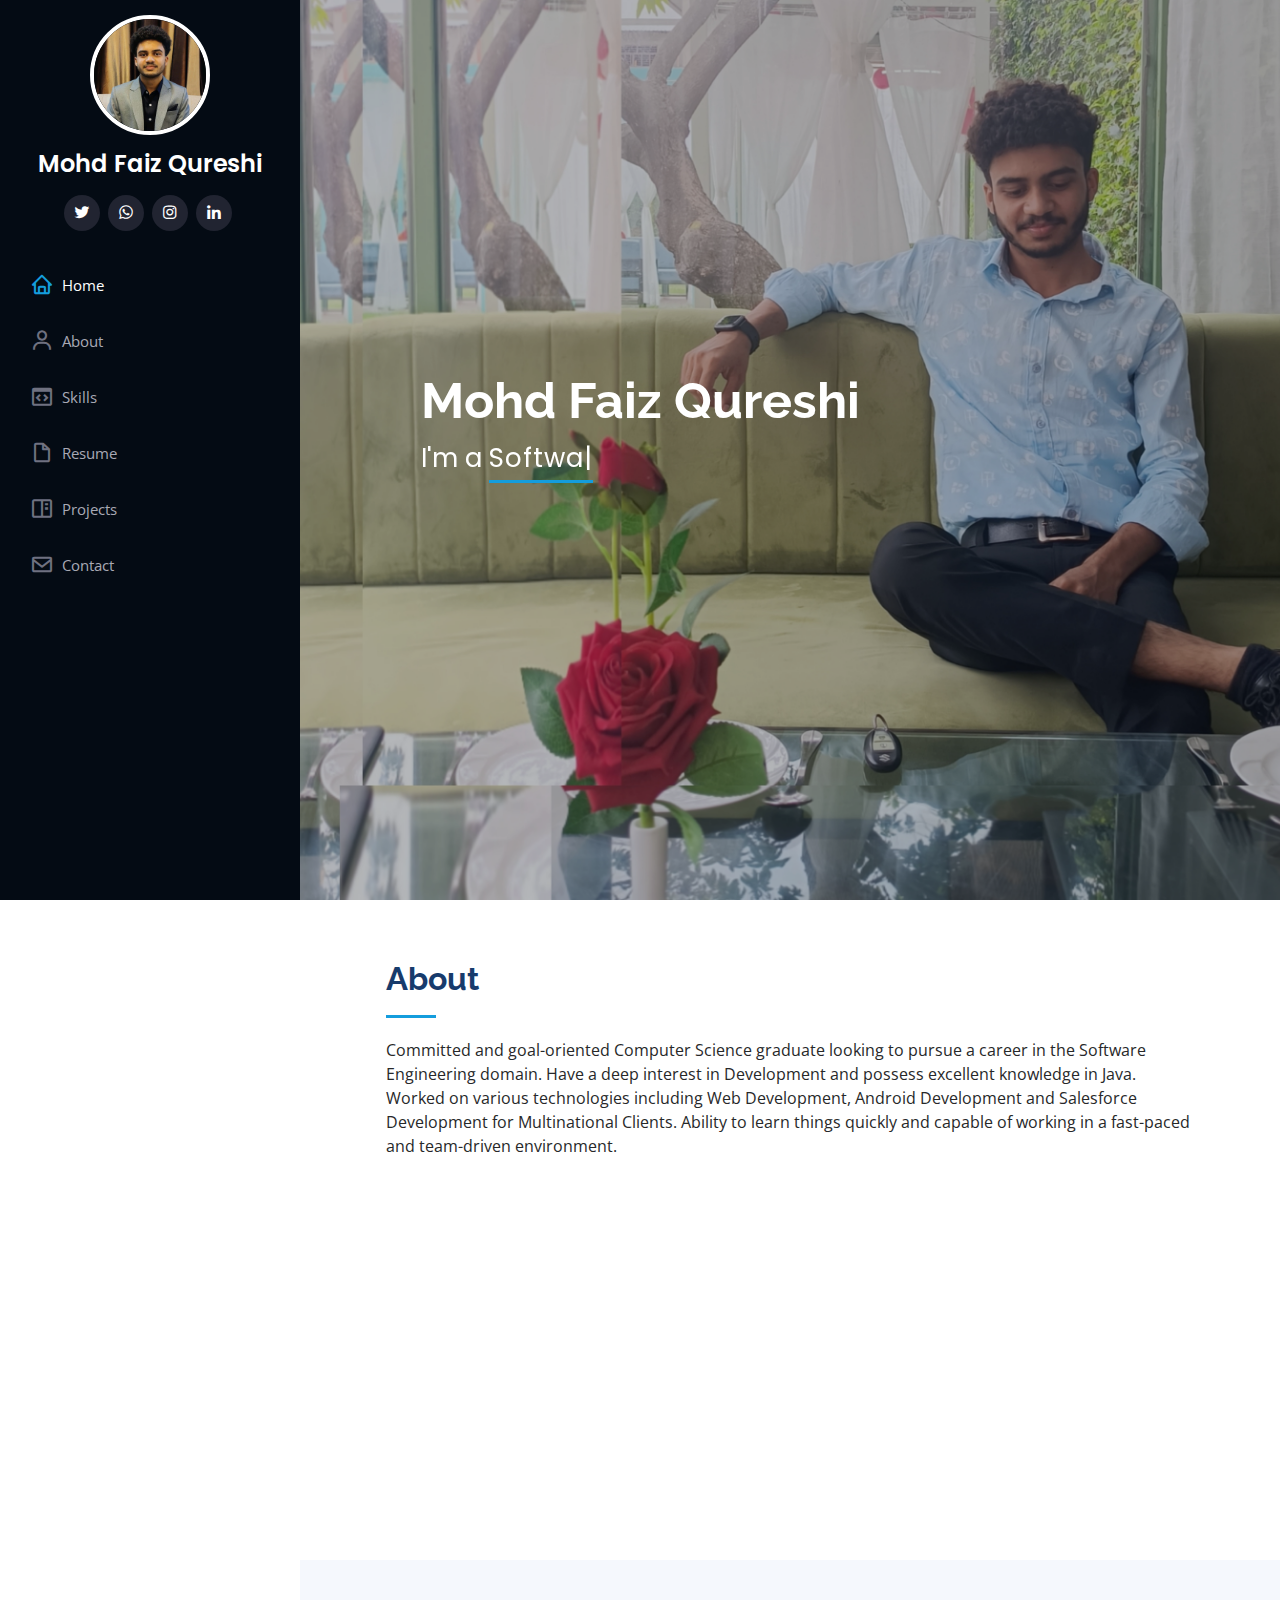
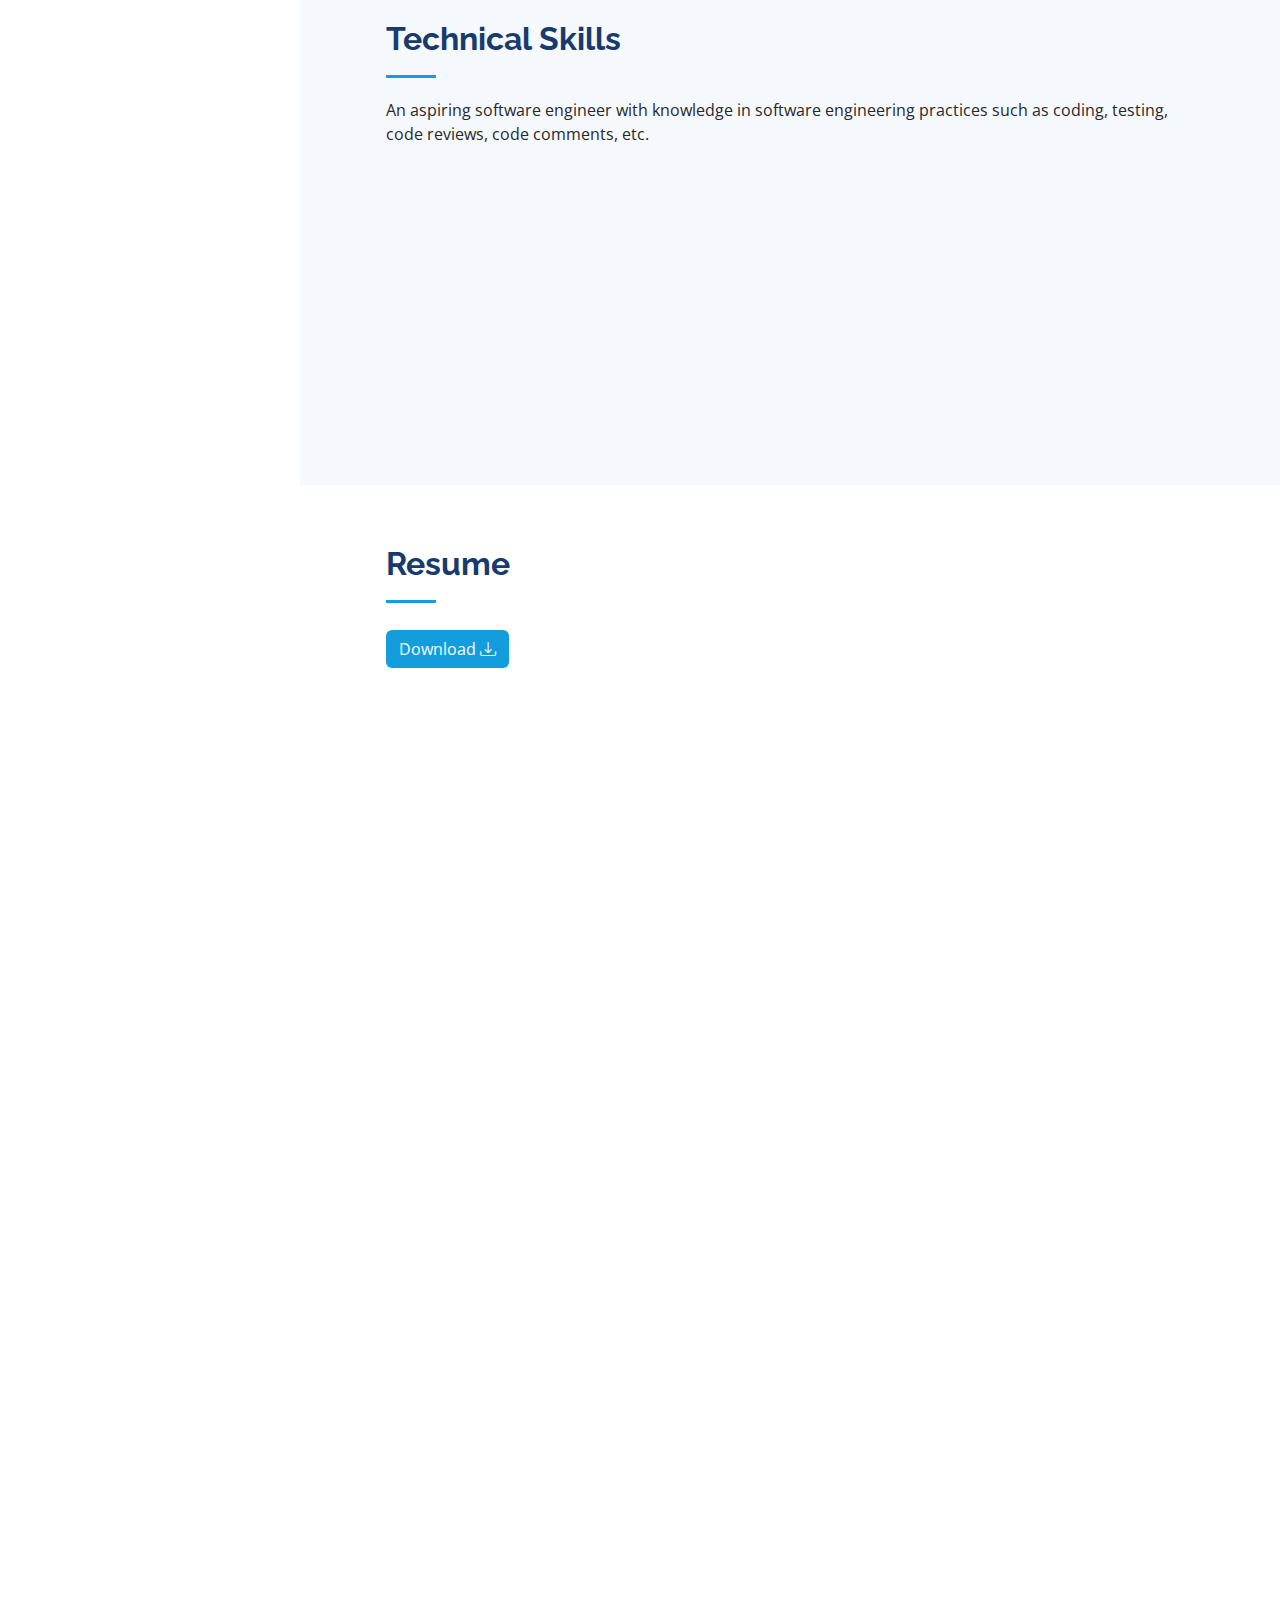
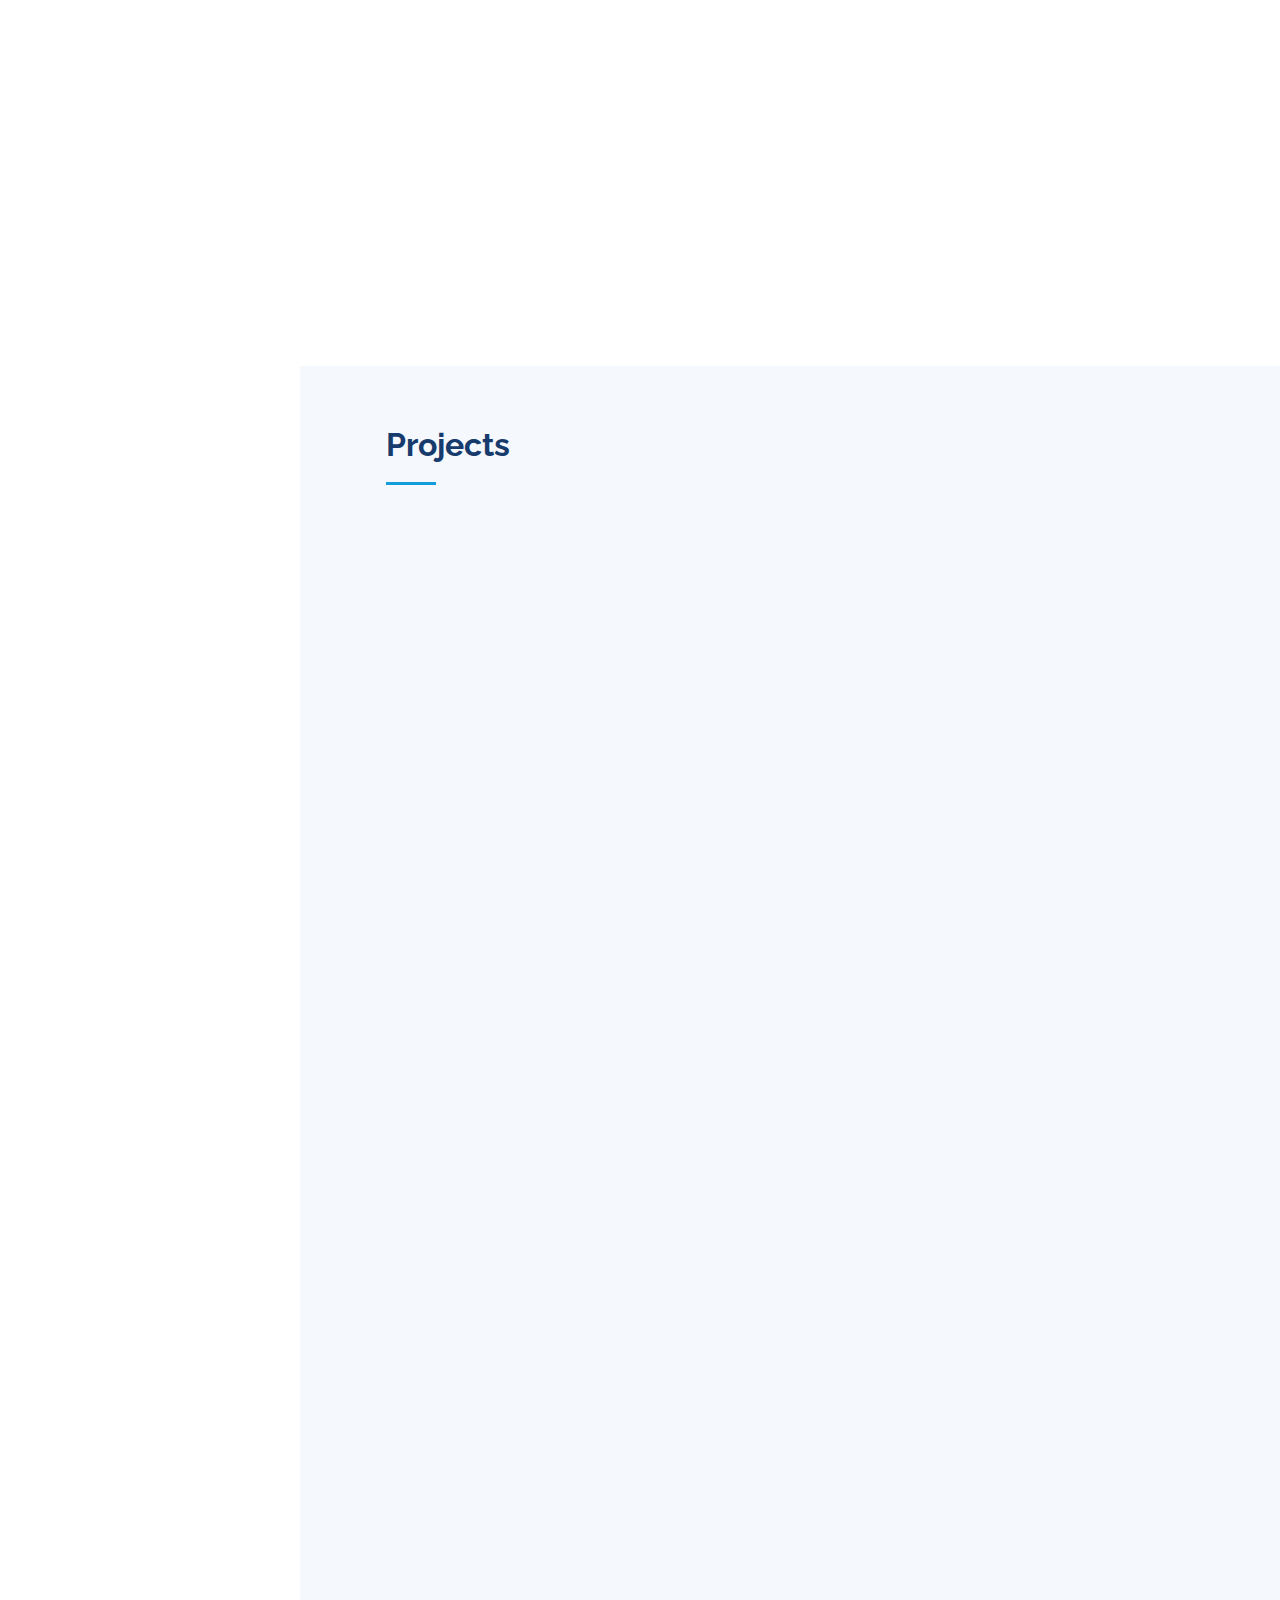
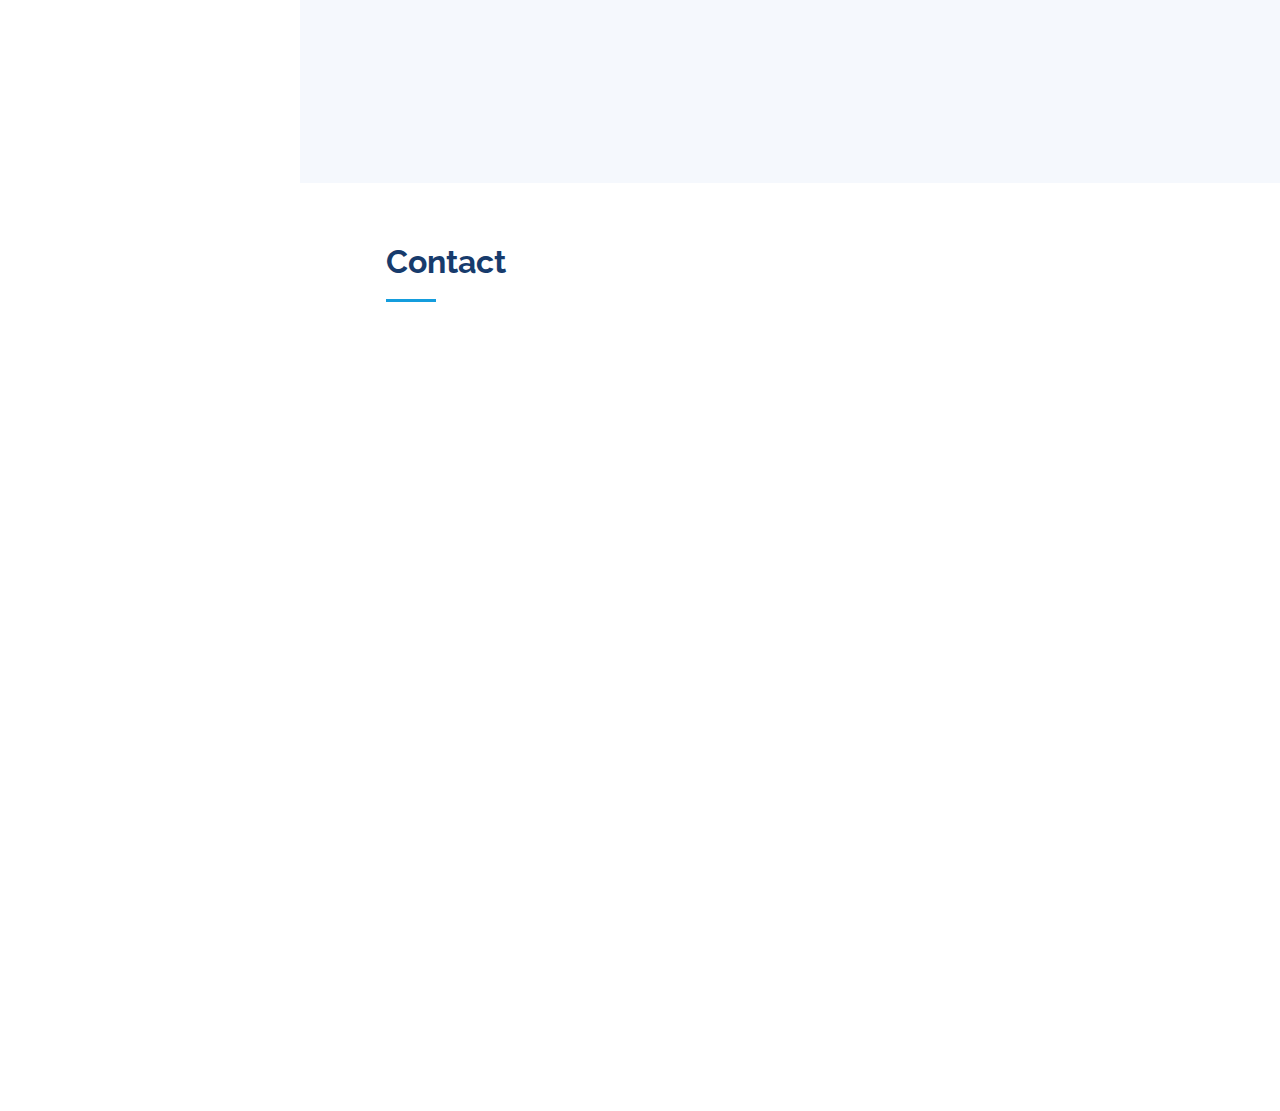
==== commit bc02e88c: "Added TGS Experience" ====
--- a/index.html
+++ b/index.html
@@ -10,7 +10,7 @@
   <meta content="" name="keywords">
 
   <!-- Favicons -->
-  <link href="assets/img/fav.png" rel="icon">
+  <link href="assets/img/profile-round.png" rel="icon">
   <link href="assets/img/apple-touch-icon.png" rel="apple-touch-icon">
 
   <!-- Google Fonts -->
@@ -43,13 +43,13 @@
         <img src="assets/img/profile-faiz.jpg" alt="" class="img-fluid rounded-circle">
         <h1 class="text-light"><a href="index.html">Mohd Faiz Qureshi</a></h1>
         <div class="social-links mt-3 text-center">
-          <a href=" https://twitter.com/Faiz_qrsh?t=Ec7WNIeeqIvhPFKIOOt-Nw&s=08" class="twitter"><i
+          <a href=" https://twitter.com/Faiz_qrsh?t=Ec7WNIeeqIvhPFKIOOt-Nw&s=08"  target="_blank" class="twitter"><i
               class="bx bxl-twitter"></i></a>
-          <a href="https://www.facebook.com/faiz.qureshi.146069?mibextid=ZbWKwL" class="facebook"><i
-              class="bx bxl-facebook"></i></a>
+          <a href="https://wa.me/918954836999?text=Greetings"  target="_blank" class="whatsapp"><i
+              class="bx bxl-whatsapp"></i></a>
           <a href="https://instagram.com/faiz.qrsh?igshid=ZDdkNTZiNTM=" class="instagram"><i
               class="bx bxl-instagram"></i></a>
-          <a href="https://www.linkedin.com/in/mohdfaizqureshi/" class="linkedin"><i class="bx bxl-linkedin"></i></a>
+          <a href="https://www.linkedin.com/in/mohdfaizqureshi/" target="_blank" class="linkedin"><i class="bx bxl-linkedin"></i></a>
         </div>
       </div>
 
@@ -84,16 +84,15 @@
         <div class="section-title">
           <h2>About</h2>
           <p>Committed and goal-oriented Computer Science graduate looking to pursue a career in the Software
-            Engineering domain. Have a deep interest in Development and possess excellent knowledge in Java, HTML, CSS,
-            SQL, etc. Ability to learn things quickly and capable of working in a fast-paced and team-driven
+            Engineering domain. Have a deep interest in Development and possess excellent knowledge in Java. Worked on various technologies including Web Development, Android Development and Salesforce Development for Multinational Clients. Ability to learn things quickly and capable of working in a fast-paced and team-driven
             environment.</p>
         </div>
 
         <div class="row">
-          <div class="col-lg-4" data-aos="fade-right">
-            <img src="assets/img/about-faiz.jpg" class="img-fluid" alt="">
-          </div>
-          <div class="col-lg-8 pt-4 pt-lg-0 content" data-aos="fade-left">
+          <!-- <div class="col-lg-4" data-aos="fade-right">
+            <img src="assets/img/profile-faiz.jpg" class="img-fluid" alt="">
+          </div> -->
+          <div class="content" data-aos="fade-left">
             <h3>Software Engineer</h3>
             <p class="fst-italic"></p>
             <div class="row">
@@ -117,10 +116,10 @@
                 </ul>
               </div>
             </div>
-            <p>Strong ability to communicate with clients and ability to express ideas clearly and concisely. Memeber of
+            <!-- <p>Strong ability to communicate with clients and ability to express ideas clearly and concisely. Memeber of
               <a href="https://www.srms.ac.in">Shri Ram Murti Smarak College of Engineering and Technology</a> App
               Development Cell and currently working on College's Grievance Andoid App.
-            </p>
+            </p> -->
           </div>
         </div>
 
@@ -264,6 +263,14 @@
               <div class="testimonial-item" data-aos="fade-up" data-aos-delay="200">
                 <img src="assets/img/skills/firebase.png" class="testimonial-img" alt="">
                 <h3>Firebase</h3>
+                <h4>Intermediate</h4>
+              </div>
+            </div>
+
+            <div class="swiper-slide">
+              <div class="testimonial-item" data-aos="fade-up" data-aos-delay="200">
+                <img src="assets/img/skills/salesforce.png" class="testimonial-img" alt="">
+                <h3>Salesforce</h3>
                 <h4>Intermediate</h4>
               </div>
             </div>
@@ -304,8 +311,7 @@
               <h4>B.Tech (Computer Science)</h4>
               <h5>Nov 2020 - Present</h5>
               <p><em>Shri Ram Murti Smarak College Of Engineering and technology, Bareilly.</em></p>
-              <p>First Year: 80.78%</p>
-              <p>Second Year: 74.64%</p>
+              <p>CGPA: 8.03/10</p>
             </div>
             <div class="resume-item">
               <h4>Intermediate</h4>
@@ -313,26 +319,29 @@
               <p><em>Girish Prasad Memorial College, Bareilly.</em></p>
               <p>Aggregate: 81.40%</p>
             </div>
+            <h3 class="resume-title">Work Experience</h3>
+
             <div class="resume-item">
-              <h4>High School</h4>
-              <h5>2017 - 2018</h5>
-              <p><em>Girish Prasad Memorial College, Bareilly. </em></p>
-              <p>Aggregate: 72.60%</p>
+              <h4>Salesforce Developer Intern</h4>
+              <h5>March 2024 - Present</h5>
+              <p><em>Techila Global Services</em></p>
+              <p>Designed and optimized page layouts and automated workflows for case management in Salesforce for <a href="masind.net.">masind.net.</a></p>
+              <p>Implemented API exception handling and streamlined order processing using make.com flows for <a href="arkswimwear.com">arkswimwear.com</a>.</p>
+              <p>Currently creating Lightning Web Component to add customer Pricebook records on account pages for <a href="sonarys.in">sonarys.in</a>.</p>
             </div>
           </div>
           <div class="col-lg-6" data-aos="fade-up" data-aos-delay="100"><br>
-            <h3 class="resume-title">Work Experience</h3>
+            <br><br>
 
             <div class="resume-item">
               <h4>Advance Java Trainee</h4>
               <h5>July 2023 - August 2023</h5>
-              <p><em>CETPA Infotech Pvt. Ltd. - <a href="#">Apprenticeship</a></em></p>
+              <p><em>CETPA Infotech Pvt. Ltd.</em></p>
               <p>Led and integrated JSP-based web projects, achieving 20% faster page loads and an enhanced user
                 experience.</p>
               <p>Gained extensive knowledge of Servlets, including their 3 life cycle methods, and handling of user
                 input</p>
-              <p>Acquired skills in using the Collection Frameworks to build efficient and maintainable applications.
-              </p>
+              <p>Acquired skills in using the Collection Frameworks to build efficient and maintainable applications.</p>
             </div>
 
             <div class="resume-item">
@@ -342,6 +351,7 @@
               <p>Learned about FFmpeg library and developed an app for Extract Audio from Video</p>
               <p>Worked on various other projects and this allowed me to develop a deep understanding of the language
                 and its applications.</p>
+              <p>Received a Recommendation letter for adept conduct and earned souvenirs as a token of appreciation</p>
 
             </div>
             <div class="resume-item">
@@ -527,26 +537,6 @@
         </div>
       </div>
     </section><!-- End Projects Section -->
-
-
-    <section>
-      <div class="container hobbies">
-        <div class="section-title">
-          <h2>Hobbies</h2>
-        </div>
-        <div class="row" data-aos="fade-up">
-          <div class="col-lg-3 col-md-3">
-            <video src="assets/video/basketball.mp4" controls></video>
-            <h3>Basketball</h3>
-          </div>
-          <div class="col-lg-3 col-md-3">
-            <video src="assets/video/Writing.mp4" controls></video>
-          </div>
-          
-        </div>
-      </div>
-    </section>
-
 
     <!-- ======= Contact Section ======= -->
     <section id="contact" class="contact">
--- a/assets/css/style.css
+++ b/assets/css/style.css
@@ -1059,7 +1059,9 @@
     padding-right: 20px 15px;
   }
 }
-
+.container{
+  width: 85%;
+}
 #downloadBtn{
   background-color: #149ddd;
   color: white;
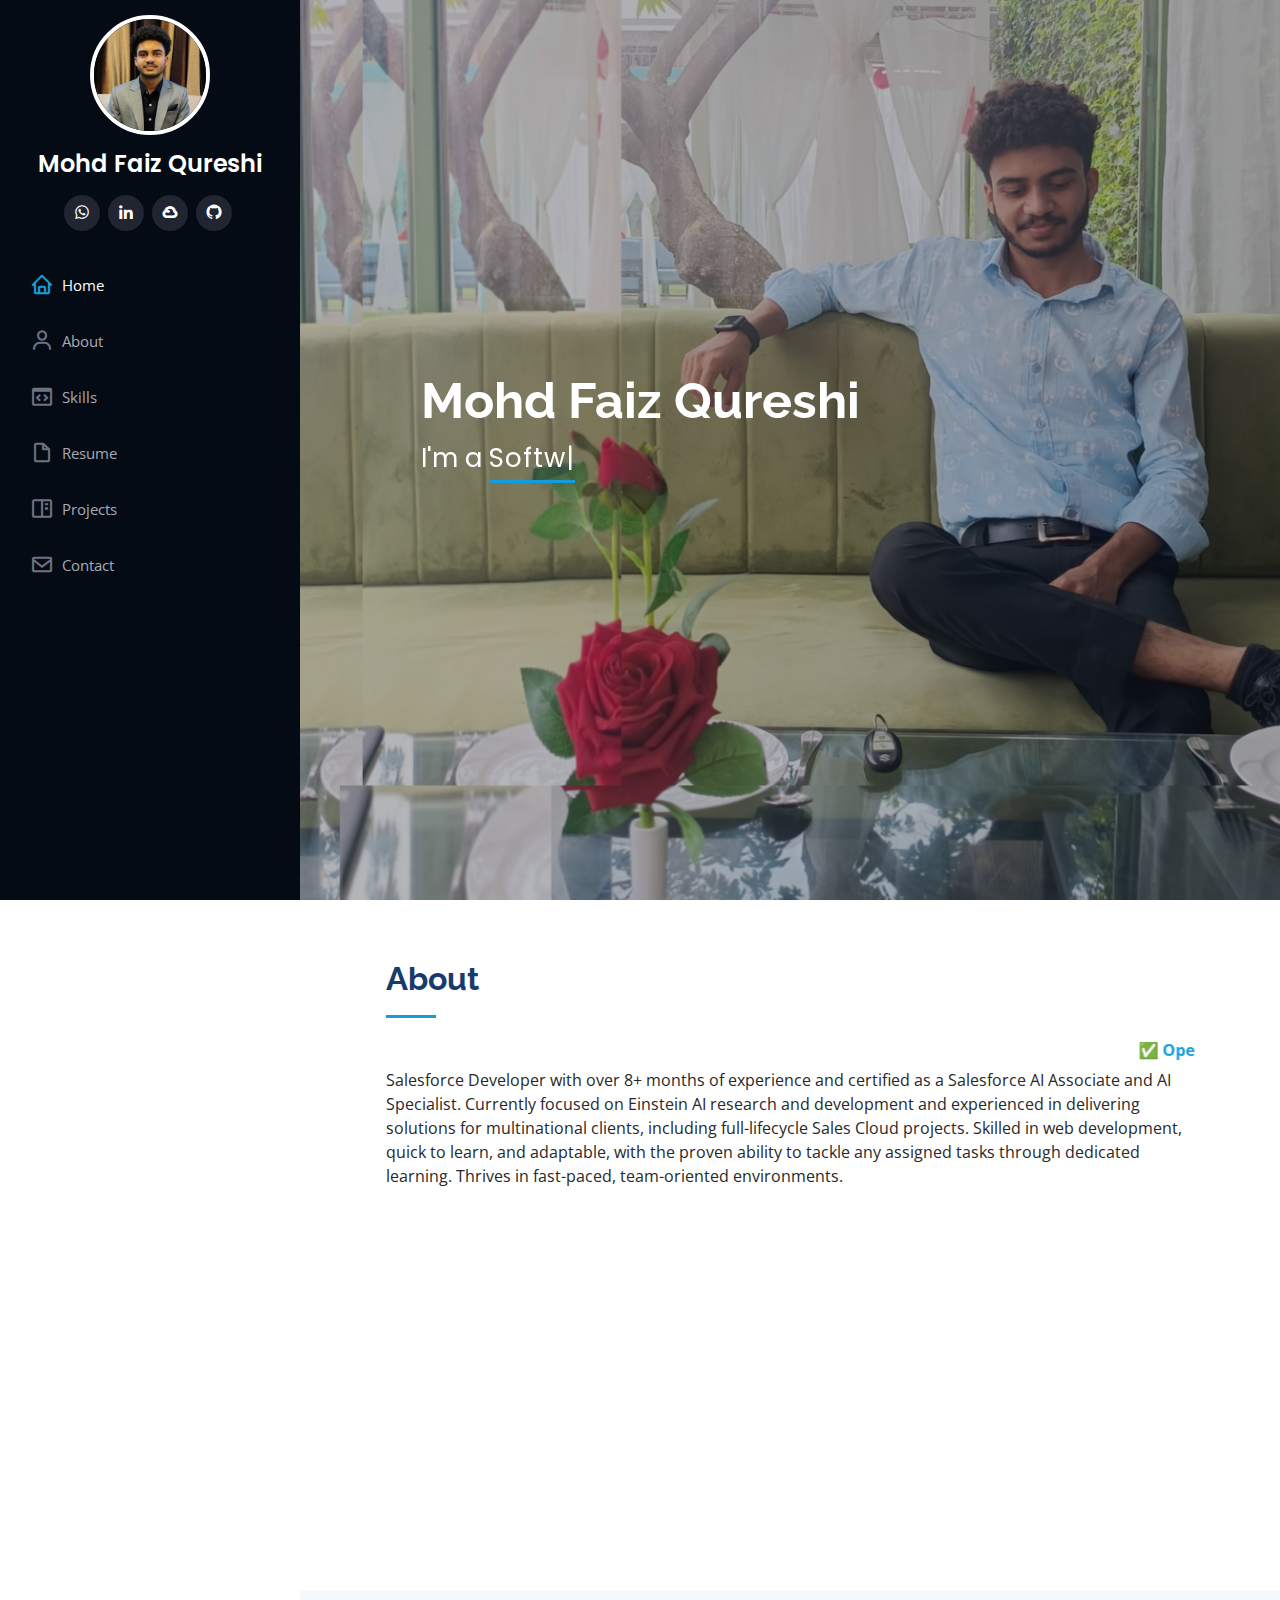
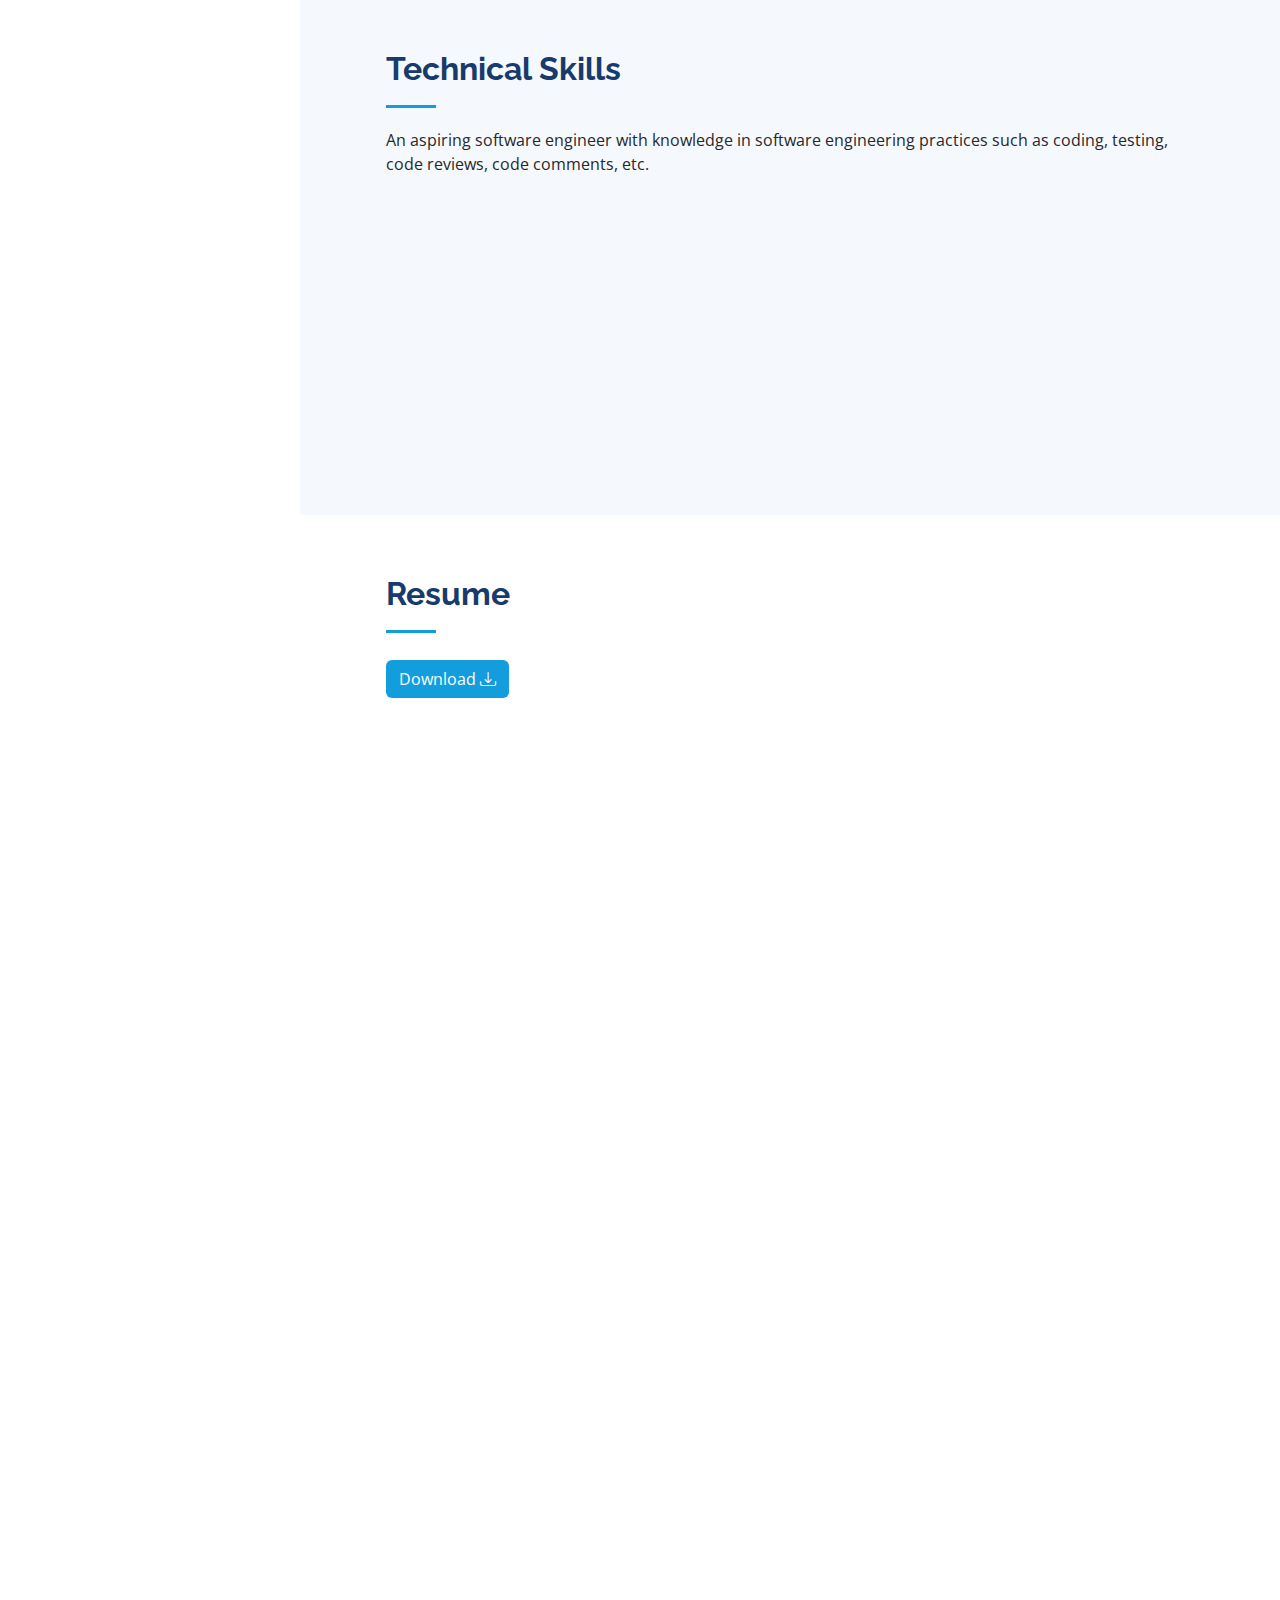
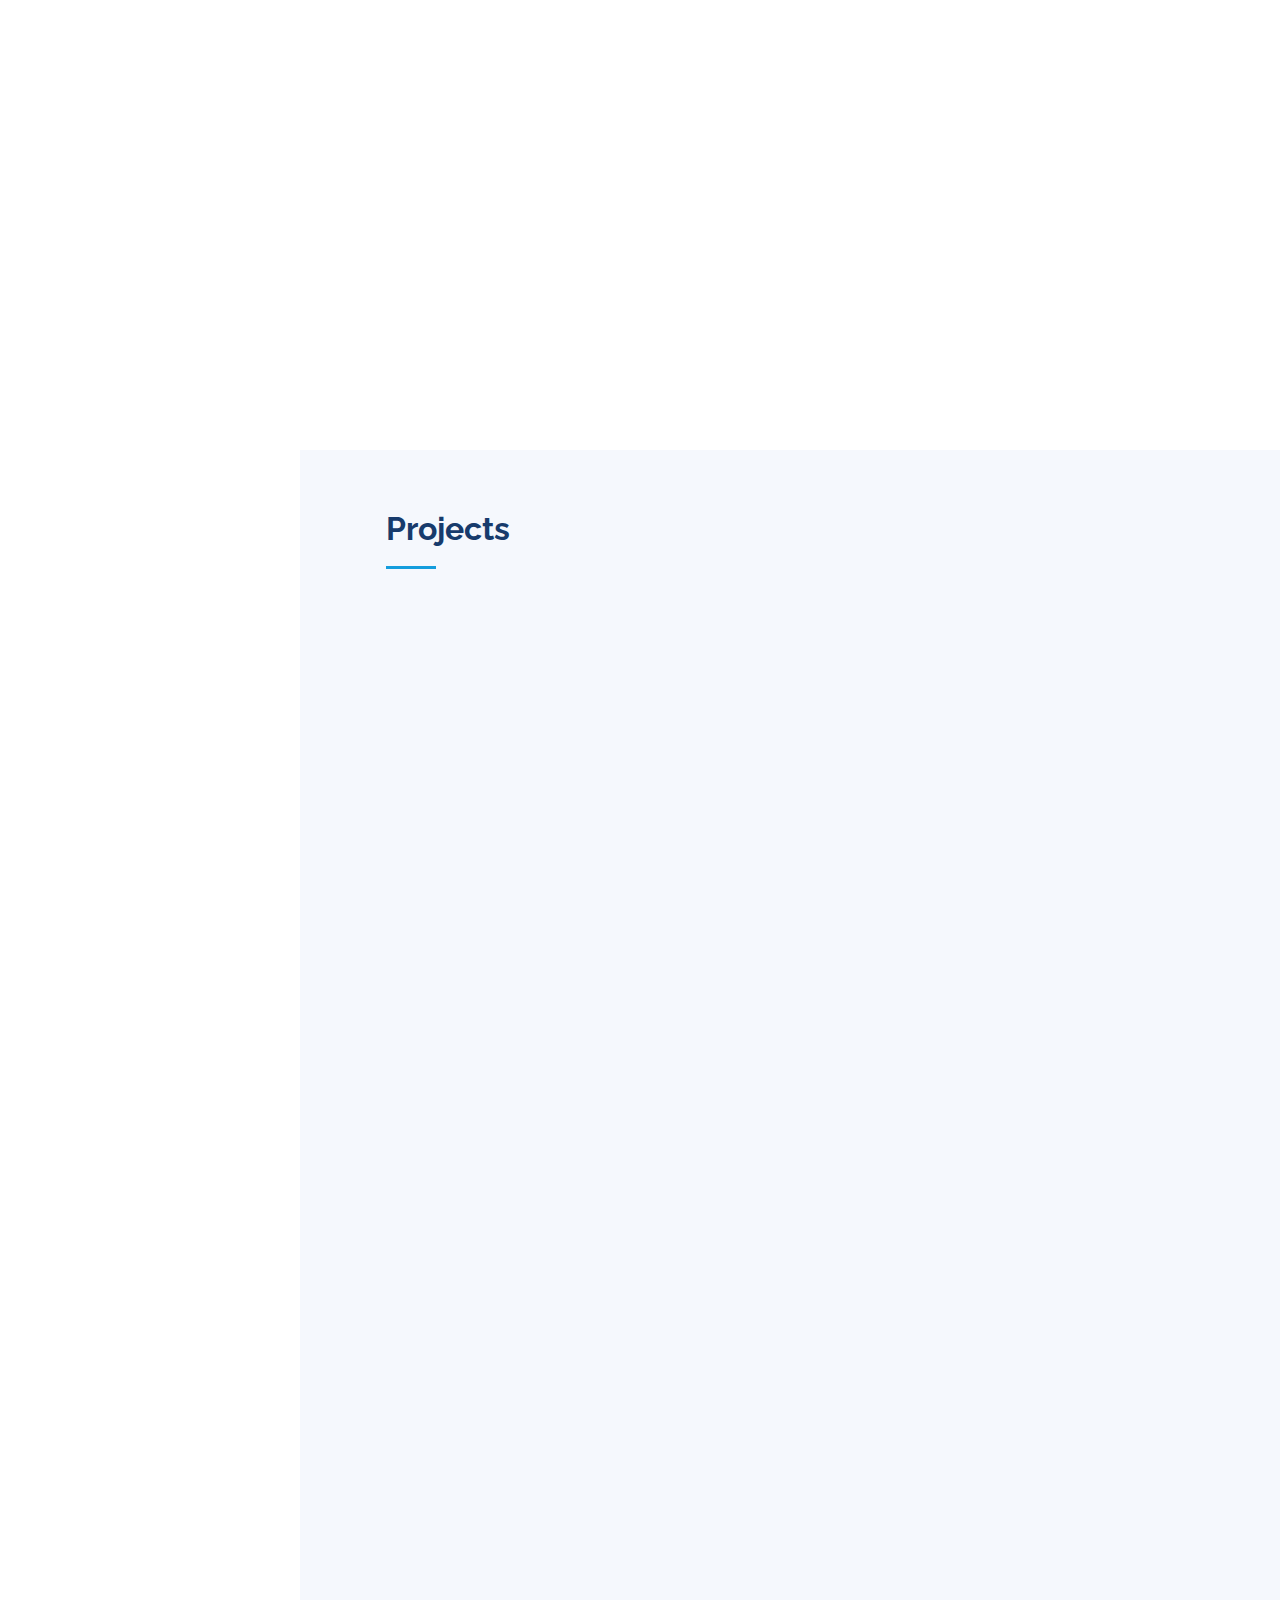
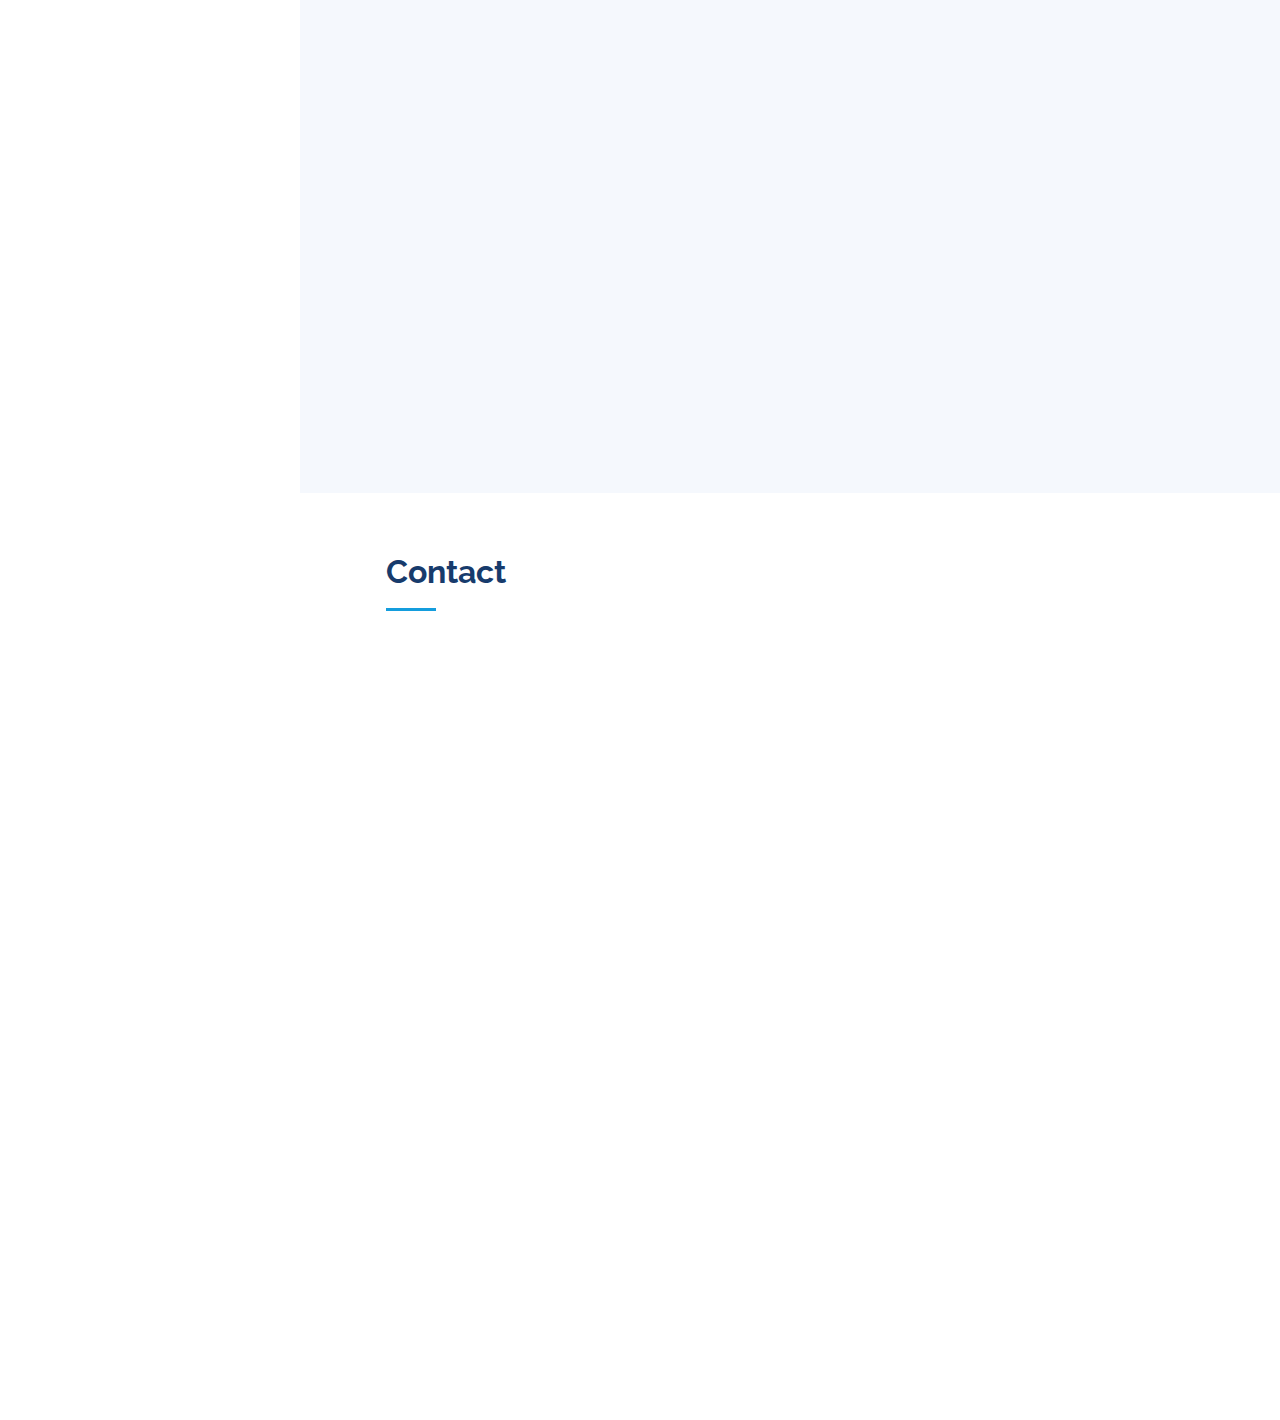
==== commit 8c118e0a: "1st November" ====
--- a/index.html
+++ b/index.html
@@ -43,13 +43,14 @@
         <img src="assets/img/profile-faiz.jpg" alt="" class="img-fluid rounded-circle">
         <h1 class="text-light"><a href="index.html">Mohd Faiz Qureshi</a></h1>
         <div class="social-links mt-3 text-center">
-          <a href=" https://twitter.com/Faiz_qrsh?t=Ec7WNIeeqIvhPFKIOOt-Nw&s=08"  target="_blank" class="twitter"><i
-              class="bx bxl-twitter"></i></a>
-          <a href="https://wa.me/918954836999?text=Greetings"  target="_blank" class="whatsapp"><i
-              class="bx bxl-whatsapp"></i></a>
-          <a href="https://instagram.com/faiz.qrsh?igshid=ZDdkNTZiNTM=" class="instagram"><i
-              class="bx bxl-instagram"></i></a>
-          <a href="https://www.linkedin.com/in/mohdfaizqureshi/" target="_blank" class="linkedin"><i class="bx bxl-linkedin"></i></a>
+          <a href="https://wa.me/918954836999?text=Greetings" target="_blank" class="whatsapp">
+            <i class="bx bxl-whatsapp"></i></a>
+          <a href="https://www.linkedin.com/in/mohdfaizqureshi/" target="_blank" class="linkedin"><i
+              class="bx bxl-linkedin"></i></a>
+          <a href="https://www.salesforce.com/trailblazer/faiz-qrsh" target="_blank" class="twitter"><i
+              class="bx bxl-google-cloud"></i></a>
+          <a href="https://github.com/faiz-qrsh" target="_blank" class="github"><i class="bx bxl-github"></i></a>
+
         </div>
       </div>
 
@@ -71,21 +72,26 @@
     <div class="hero-container" data-aos="fade-in">
       <h1>Mohd Faiz Qureshi</h1>
       <p>I'm a <span class="typed"
-          data-typed-items="Software Engineer, Web Developer, Android Developer, Salesforce Developer"></span></p>
+          data-typed-items="Software Engineer, Salesforce Developer, Web Developer, Android Developer"></span></p>
     </div>
   </section>
 
   <main id="main">
 
-<!-- ======= About Section ======= -->
+    <!-- ======= About Section ======= -->
     <section id="about" class="about">
       <div class="container">
 
         <div class="section-title">
           <h2>About</h2>
-          <p>Committed and goal-oriented Computer Science graduate looking to pursue a career in the Software
-            Engineering domain. Have a deep interest in Development and possess excellent knowledge in Java. Worked on various technologies including Web Development, Android Development and Salesforce Development for Multinational Clients. Ability to learn things quickly and capable of working in a fast-paced and team-driven
-            environment.</p>
+          <marquee style="color: #149DDD;"><b>✅ Open to freelance opportunities in web development and Salesforce development.</b></marquee>
+          <p>
+            Salesforce Developer with over 8+ months of experience and certified as a Salesforce AI Associate and AI
+            Specialist. Currently focused on Einstein AI research and development and experienced in delivering
+            solutions for multinational clients, including full-lifecycle Sales Cloud projects. Skilled in web
+            development, quick to learn, and adaptable, with the proven ability to tackle any assigned tasks through
+            dedicated learning. Thrives in fast-paced, team-oriented environments.
+          </p>
         </div>
 
         <div class="row">
@@ -104,7 +110,7 @@
                   <li><i class="bi bi-chevron-right"></i> <strong>Email:</strong>
                     <span>mohammadfaiz9760@gmail.com</span>
                   </li>
-                  <li><i class="bi bi-chevron-right"></i> <strong>Age:</strong> <span>21</span></li>
+                  <li><i class="bi bi-chevron-right"></i> <strong>Age:</strong> <span>22</span></li>
                   <li><i class="bi bi-chevron-right"></i> <strong>Phone:</strong> <span>+91-8954836999</span></li>
                   <li><i class="bi bi-chevron-right"></i> <strong>Degree:</strong> <span>Bachelor of Technology</span>
                   </li>
@@ -126,7 +132,7 @@
       </div>
     </section><!-- End About Section -->
 
-<!-- ======= Skills Section ======= -->
+    <!-- ======= Skills Section ======= -->
     <section id="skills" class="testimonials section-bg">
       <div class="container">
 
@@ -140,6 +146,14 @@
           <div class="swiper-wrapper">
 
             <div class="swiper-slide">
+              <div class="testimonial-item" data-aos="fade-up" data-aos-delay="200">
+                <img src="assets/img/skills/salesforce.png" class="testimonial-img" alt="">
+                <h3>Salesforce</h3>
+                <h4>Proficient</h4>
+              </div>
+            </div>
+
+            <div class="swiper-slide">
               <div class="testimonial-item" data-aos="fade-up">
                 <img src="assets/img/skills/java.png" class="testimonial-img" alt="">
                 <h3>Java</h3>
@@ -164,22 +178,6 @@
             </div>
 
             <div class="swiper-slide">
-              <div class="testimonial-item" data-aos="fade-up" data-aos-delay="300">
-                <img src="assets/img/skills/c.png" class="testimonial-img" alt="">
-                <h3>C</h3>
-                <h4>Intermediate</h4>
-              </div>
-            </div>
-
-            <div class="swiper-slide">
-              <div class="testimonial-item" data-aos="fade-up" data-aos-delay="200">
-                <img src="assets/img/skills/j2ee.png" class="testimonial-img" alt="">
-                <h3>J2EE</h3>
-                <h4>Proficient</h4>
-              </div>
-            </div>
-
-            <div class="swiper-slide">
               <div class="testimonial-item" data-aos="fade-up" data-aos-delay="100">
                 <img src="assets/img/skills/spring.png" class="testimonial-img" alt="">
                 <h3>Spring Framework</h3>
@@ -206,15 +204,7 @@
             <div class="swiper-slide">
               <div class="testimonial-item" data-aos="fade-up" data-aos-delay="200">
                 <img src="assets/img/skills/android-java.jpg" class="testimonial-img" alt="">
-                <h3>Android Java</h3>
-                <h4>Proficient</h4>
-              </div>
-            </div>
-
-            <div class="swiper-slide">
-              <div class="testimonial-item" data-aos="fade-up" data-aos-delay="200">
-                <img src="assets/img/skills/xml.png" class="testimonial-img" alt="">
-                <h3>XML</h3>
+                <h3>Android</h3>
                 <h4>Proficient</h4>
               </div>
             </div>
@@ -253,24 +243,8 @@
 
             <div class="swiper-slide">
               <div class="testimonial-item" data-aos="fade-up" data-aos-delay="200">
-                <img src="assets/img/skills/mongodb.png" class="testimonial-img" alt="">
-                <h3>MongoDB</h3>
-                <h4>Intermediate</h4>
-              </div>
-            </div>
-
-            <div class="swiper-slide">
-              <div class="testimonial-item" data-aos="fade-up" data-aos-delay="200">
                 <img src="assets/img/skills/firebase.png" class="testimonial-img" alt="">
                 <h3>Firebase</h3>
-                <h4>Intermediate</h4>
-              </div>
-            </div>
-
-            <div class="swiper-slide">
-              <div class="testimonial-item" data-aos="fade-up" data-aos-delay="200">
-                <img src="assets/img/skills/salesforce.png" class="testimonial-img" alt="">
-                <h3>Salesforce</h3>
                 <h4>Intermediate</h4>
               </div>
             </div>
@@ -293,7 +267,7 @@
 
         <div class="row">
           <div class="col-lg-6" data-aos="fade-up">
-            <h3 class="resume-title">Sumary</h3>
+            <!-- <h3 class="resume-title">Sumary</h3>
             <div class="resume-item pb-0">
               <h4>Mohd Faiz Qureshi</h4>
               <p><em>Committed and goal-oriented Computer Science graduate looking to pursue a career in the Software
@@ -304,12 +278,12 @@
                 <li>+91-8954836999</li>
                 <li>mohammadfaiz9760@gmail.com</li>
               </ul>
-            </div>
+            </div> -->
 
             <h3 class="resume-title">Education</h3>
             <div class="resume-item">
               <h4>B.Tech (Computer Science)</h4>
-              <h5>Nov 2020 - Present</h5>
+              <h5>Nov 2020 - Jul 2024</h5>
               <p><em>Shri Ram Murti Smarak College Of Engineering and technology, Bareilly.</em></p>
               <p>CGPA: 8.03/10</p>
             </div>
@@ -322,12 +296,28 @@
             <h3 class="resume-title">Work Experience</h3>
 
             <div class="resume-item">
+              <h4>Associate Software Engineer</h4>
+              <h5>Aug 2024 - Present</h5>
+              <p><em> Techila Global Services</em></p>
+              <p>Developed and optimized Salesforce solutions for 4+ multinational clients.</p>
+              <p>Advancing Einstein AI research and development to enhance Salesforce capabilities, aiming to facilitate
+                25%
+                faster deal closures, deliver personalized customer service, and richer customer insights for precise
+                targeting. </p>
+              <p>Automated 5+ sales processes with APEX triggers, created 4 REST API classes for Tally integration, and
+                wrote
+                test classes achieving 75%+ code coverage for deployment.</p>
+              <p><em>Skills: Sales Cloud, Service Cloud, LWC, Visualforce, APEX, Flows, Integration, Postman, Einstein
+                  AI</em></p>
+            </div>
+
+            <div class="resume-item">
               <h4>Salesforce Developer Intern</h4>
-              <h5>March 2024 - Present</h5>
-              <p><em>Techila Global Services</em></p>
-              <p>Designed and optimized page layouts and automated workflows for case management in Salesforce for <a href="masind.net.">masind.net.</a></p>
-              <p>Implemented API exception handling and streamlined order processing using make.com flows for <a href="arkswimwear.com">arkswimwear.com</a>.</p>
-              <p>Currently creating Lightning Web Component to add customer Pricebook records on account pages for <a href="sonarys.in">sonarys.in</a>.</p>
+              <h5>Mar 2024 - Jul 2024</h5>
+              <p><em> Techila Global Services - Internship</em></p>
+              <p>Developed 6+ LWC components for business automation, boosting operational efficiency.</p>
+              <p>Implemented 3+ approval processes, drafted Web-to-Lead form, and established 2+ custom matching rules.
+              </p>
             </div>
           </div>
           <div class="col-lg-6" data-aos="fade-up" data-aos-delay="100"><br>
@@ -336,34 +326,36 @@
             <div class="resume-item">
               <h4>Advance Java Trainee</h4>
               <h5>July 2023 - August 2023</h5>
-              <p><em>CETPA Infotech Pvt. Ltd.</em></p>
+              <p><em>CETPA Infotech Pvt. Ltd. - Training</em></p>
               <p>Led and integrated JSP-based web projects, achieving 20% faster page loads and an enhanced user
                 experience.</p>
               <p>Gained extensive knowledge of Servlets, including their 3 life cycle methods, and handling of user
                 input</p>
-              <p>Acquired skills in using the Collection Frameworks to build efficient and maintainable applications.</p>
+              <p>Acquired skills in using the Collection Frameworks to build efficient and maintainable applications.
+              </p>
+              <p><em>Skills: Java, J2EE, JSP, HTML, CSS, JavaScript</em></p>
             </div>
 
             <div class="resume-item">
               <h4>Android Developer</h4>
               <h5>June 2023 - Present</h5>
-              <p><em>CodeClause - <a href="#">Internship</a></em></p>
+              <p><em>CodeClause - Internship</em></p>
               <p>Learned about FFmpeg library and developed an app for Extract Audio from Video</p>
               <p>Worked on various other projects and this allowed me to develop a deep understanding of the language
                 and its applications.</p>
               <p>Received a Recommendation letter for adept conduct and earned souvenirs as a token of appreciation</p>
-
+              <p><em>Skills: XML, Android Java, FFMPEG library</em></p>
             </div>
             <div class="resume-item">
               <h4>Mobile Application Developer</h4>
               <h5>May 2023 - June 2023</h5>
-              <p><em>The Sparks Foundation - <a
-                    href="https://links-truecertificates.s3.ap-south-1.amazonaws.com/published/2023-54-26/GS6HG89QKQ.png">Internship</a></em>
+              <p><em>The Sparks Foundation - Internship</em>
               </p>
               <p>Developed the Basic Banking App that functions to perform transactions between users.</p>
               <p>Leveraging the database management concepts I learned during my 3rd year of college, I successfully
                 built a functional database for the same.
               </p>
+              <p><em>Skills: XML, Android Java, SQLite</em></p>
             </div>
           </div>
         </div>
@@ -383,15 +375,38 @@
           <div class="col-lg-12 d-flex justify-content-center">
             <ul id="portfolio-flters">
               <li data-filter="*" class="filter-active">All</li>
+              <li data-filter=".filter-sf">Salesforce</li>
+              <li data-filter=".filter-web">Web</li>
               <li data-filter=".filter-app">App</li>
-              <li data-filter=".filter-web">Web</li>
             </ul>
           </div>
         </div>
 
         <div class="row portfolio-container" data-aos="fade-up" data-aos-delay="100">
 
-          <div class="col-lg-4 col-md-6 portfolio-item filter-app">
+          <div class="col-lg-4 col-md-6 portfolio-item filter-sf">
+            <div class="portfolio-wrap">
+              <img src="assets/img/portfolio/Sonarys.png" class="img-fluid" alt="">
+              <div class="portfolio-links">
+                <a href="assets/img/portfolio/Sonarys.png" data-gallery="portfolioGallery" class="portfolio-lightbox"
+                  title="Sonarys Co-Brands Pvt Ltd"><i class="bx bx-plus"></i></a>
+                <a href="portfolio-details.html?id=14" title="More Details"><i class="bx bx-link"></i></a>
+              </div>
+            </div>
+          </div>
+
+          <div class="col-lg-4 col-md-6 portfolio-item filter-sf">
+            <div class="portfolio-wrap">
+              <img src="assets/img/portfolio/ark.png" class="img-fluid" alt="">
+              <div class="portfolio-links">
+                <a href="assets/img/portfolio/ark.png" data-gallery="portfolioGallery" class="portfolio-lightbox"
+                  title="Ark Swimwear"><i class="bx bx-plus"></i></a>
+                <a href="portfolio-details.html?id=15" title="More Details"><i class="bx bx-link"></i></a>
+              </div>
+            </div>
+          </div>
+
+          <div class="col-lg-4 col-md-6 portfolio-item filter-web">
             <div class="portfolio-wrap">
               <img src="assets/img/portfolio/p1.png" class="img-fluid" alt="">
               <div class="portfolio-links">
@@ -402,7 +417,7 @@
             </div>
           </div>
 
-          <div class="col-lg-4 col-md-6 portfolio-item filter-app">
+          <div class="col-lg-4 col-md-6 portfolio-item filter-web">
             <div class="portfolio-wrap">
               <img src="assets/img/portfolio/p2.png" class="img-fluid" alt="">
               <div class="portfolio-links">
@@ -435,7 +450,7 @@
             </div>
           </div>
 
-          <div class="col-lg-4 col-md-6 portfolio-item filter-web">
+          <div class="col-lg-4 col-md-6 portfolio-item filter-app">
             <div class="portfolio-wrap">
               <img src="assets/img/portfolio/p5.png" class="img-fluid" alt="">
               <div class="portfolio-links">
@@ -490,7 +505,7 @@
             </div>
           </div>
 
-          <div class="col-lg-4 col-md-6 portfolio-item filter-app">
+          <div class="col-lg-4 col-md-6 portfolio-item filter-web">
             <div class="portfolio-wrap">
               <img src="assets/img/portfolio/p10.jpg" class="img-fluid" alt="">
               <div class="portfolio-links">
@@ -512,7 +527,7 @@
             </div>
           </div>
 
-          <div class="col-lg-4 col-md-6 portfolio-item filter-web">
+          <div class="col-lg-4 col-md-6 portfolio-item filter-app">
             <div class="portfolio-wrap">
               <img src="assets/img/portfolio/p12.jpg" class="img-fluid" alt="">
               <div class="portfolio-links">
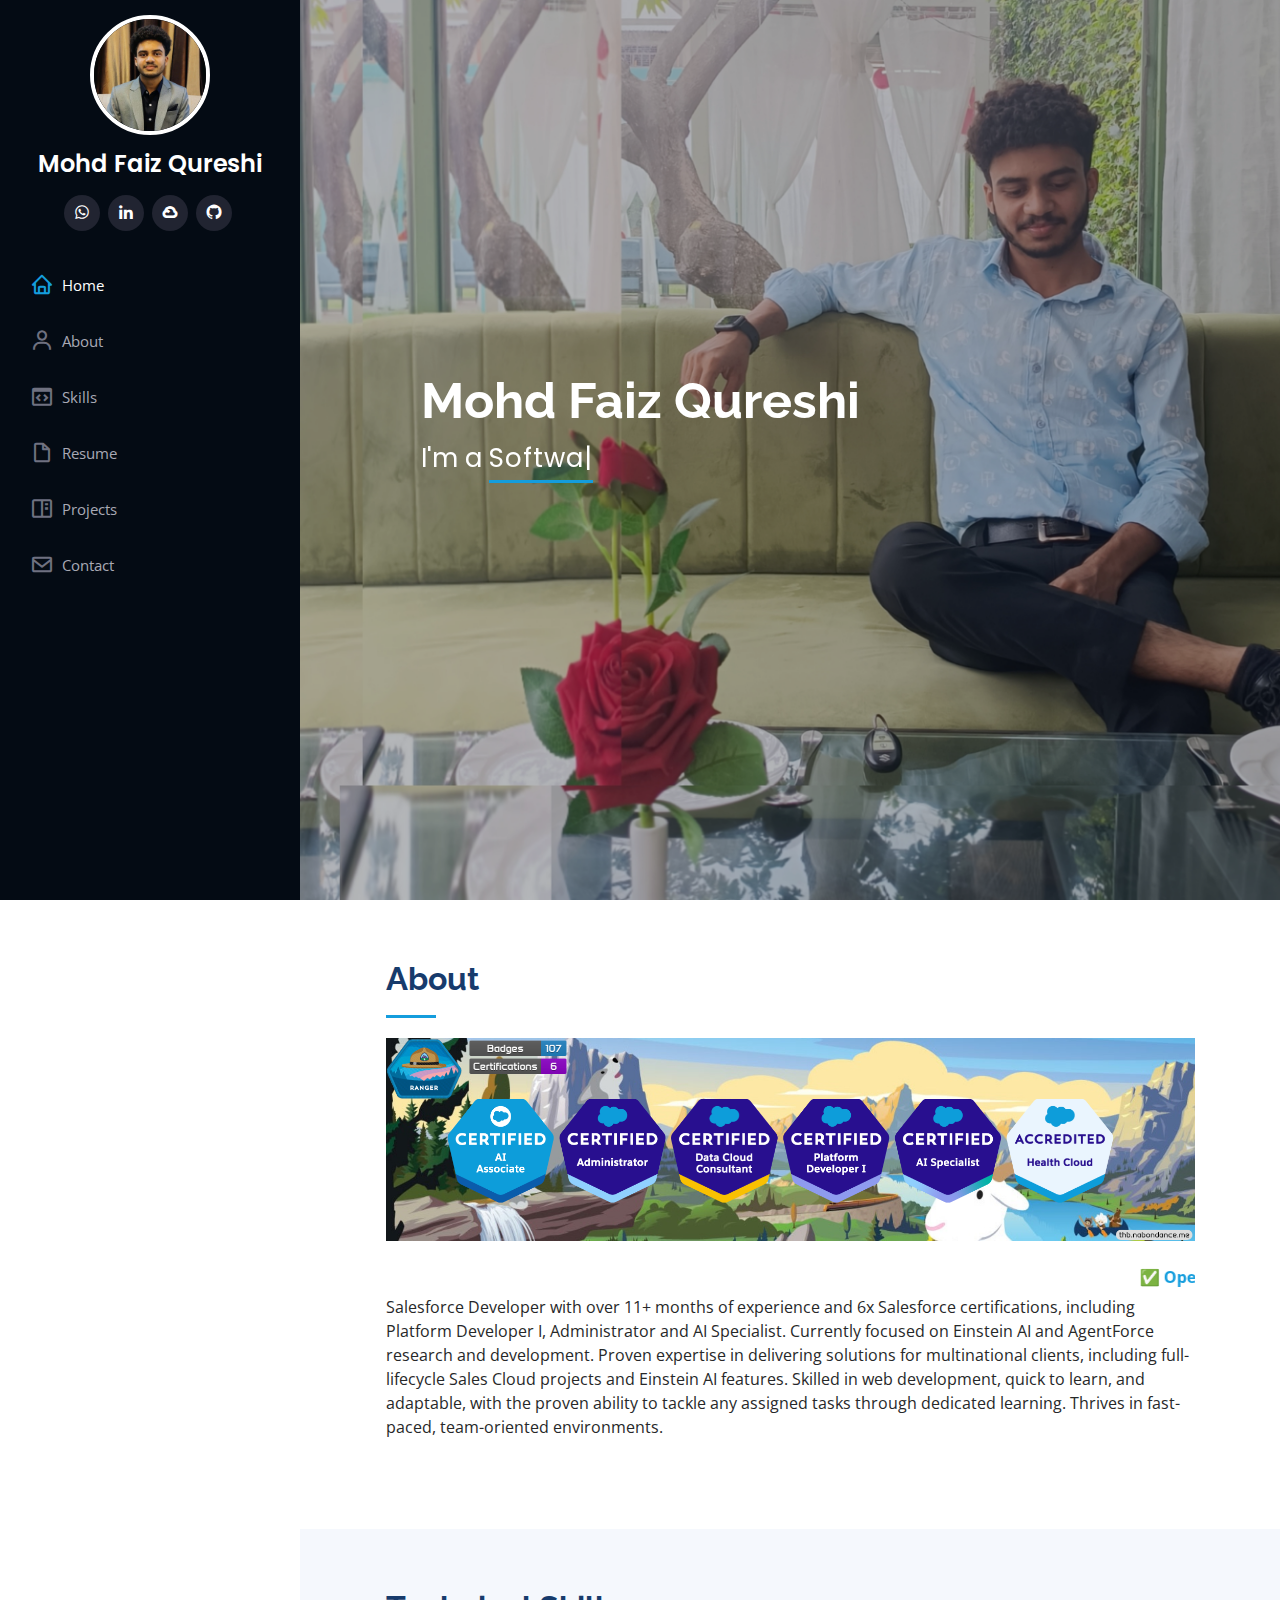
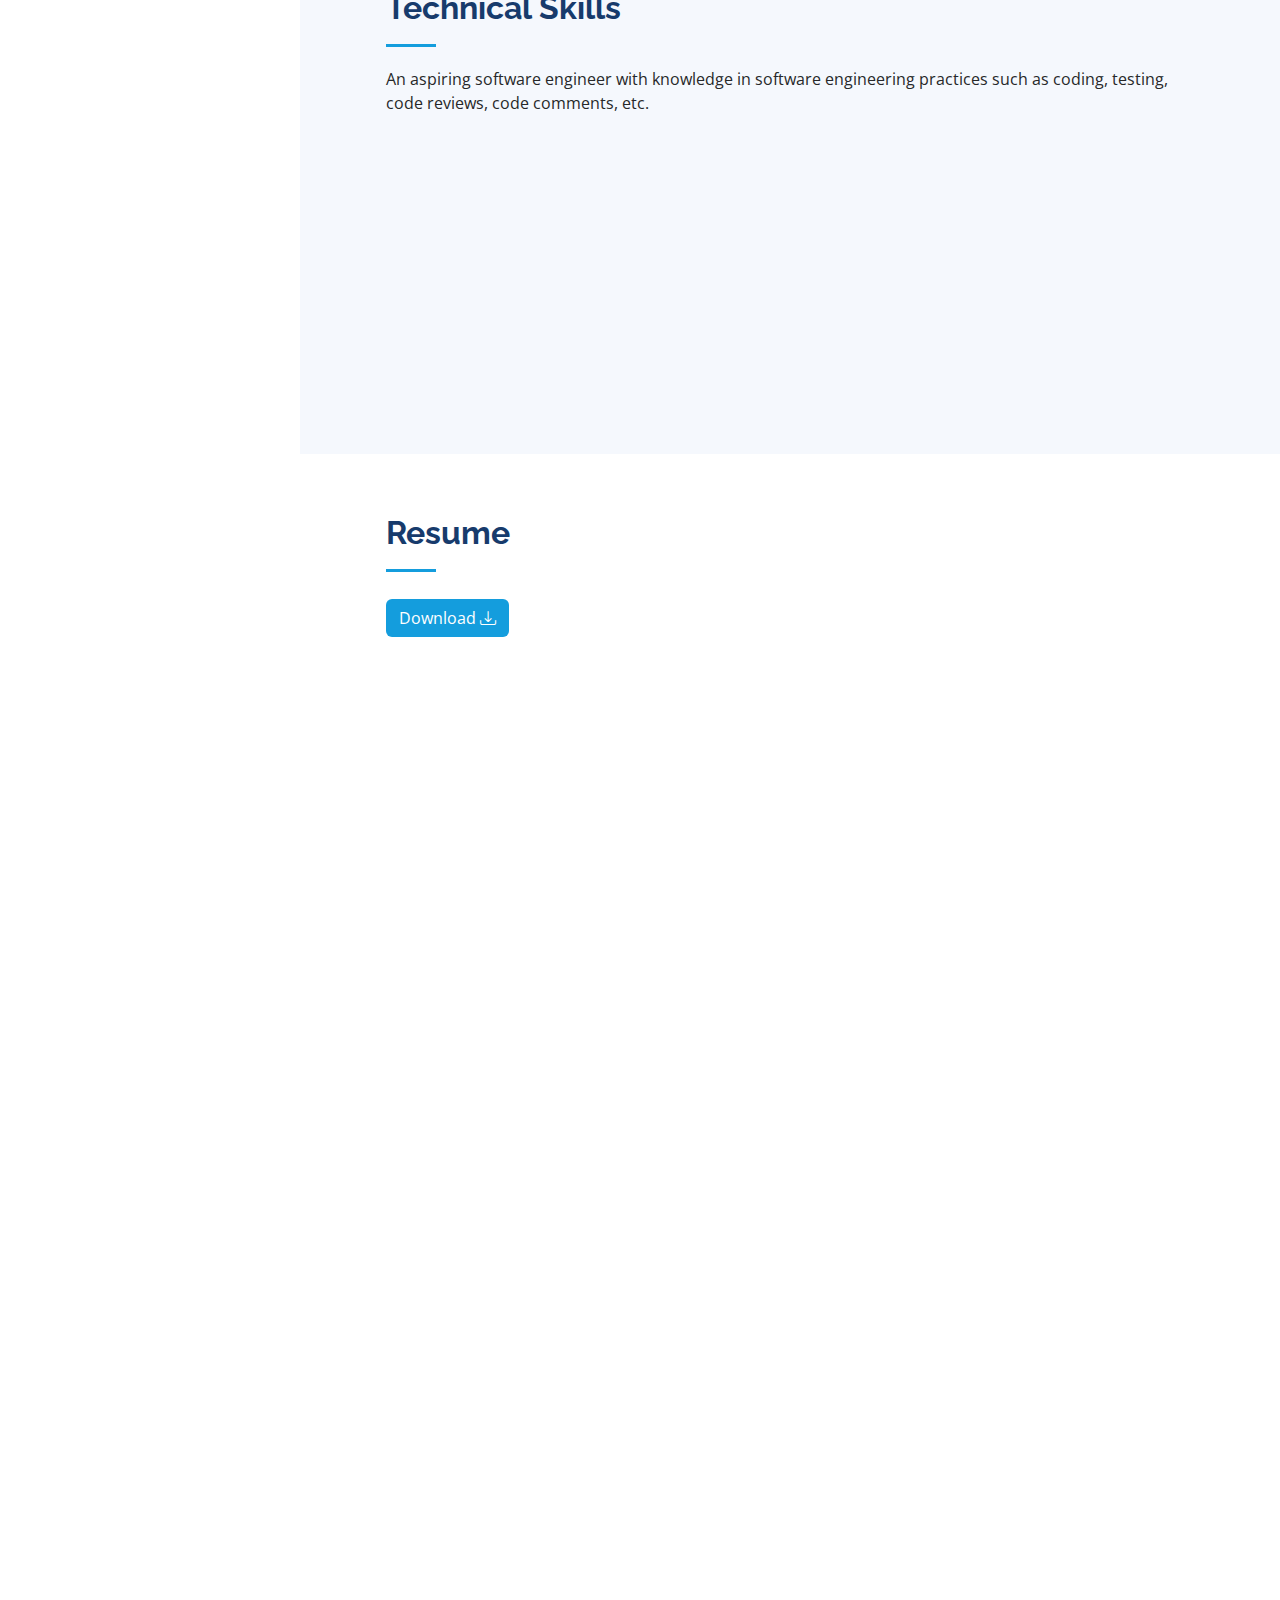
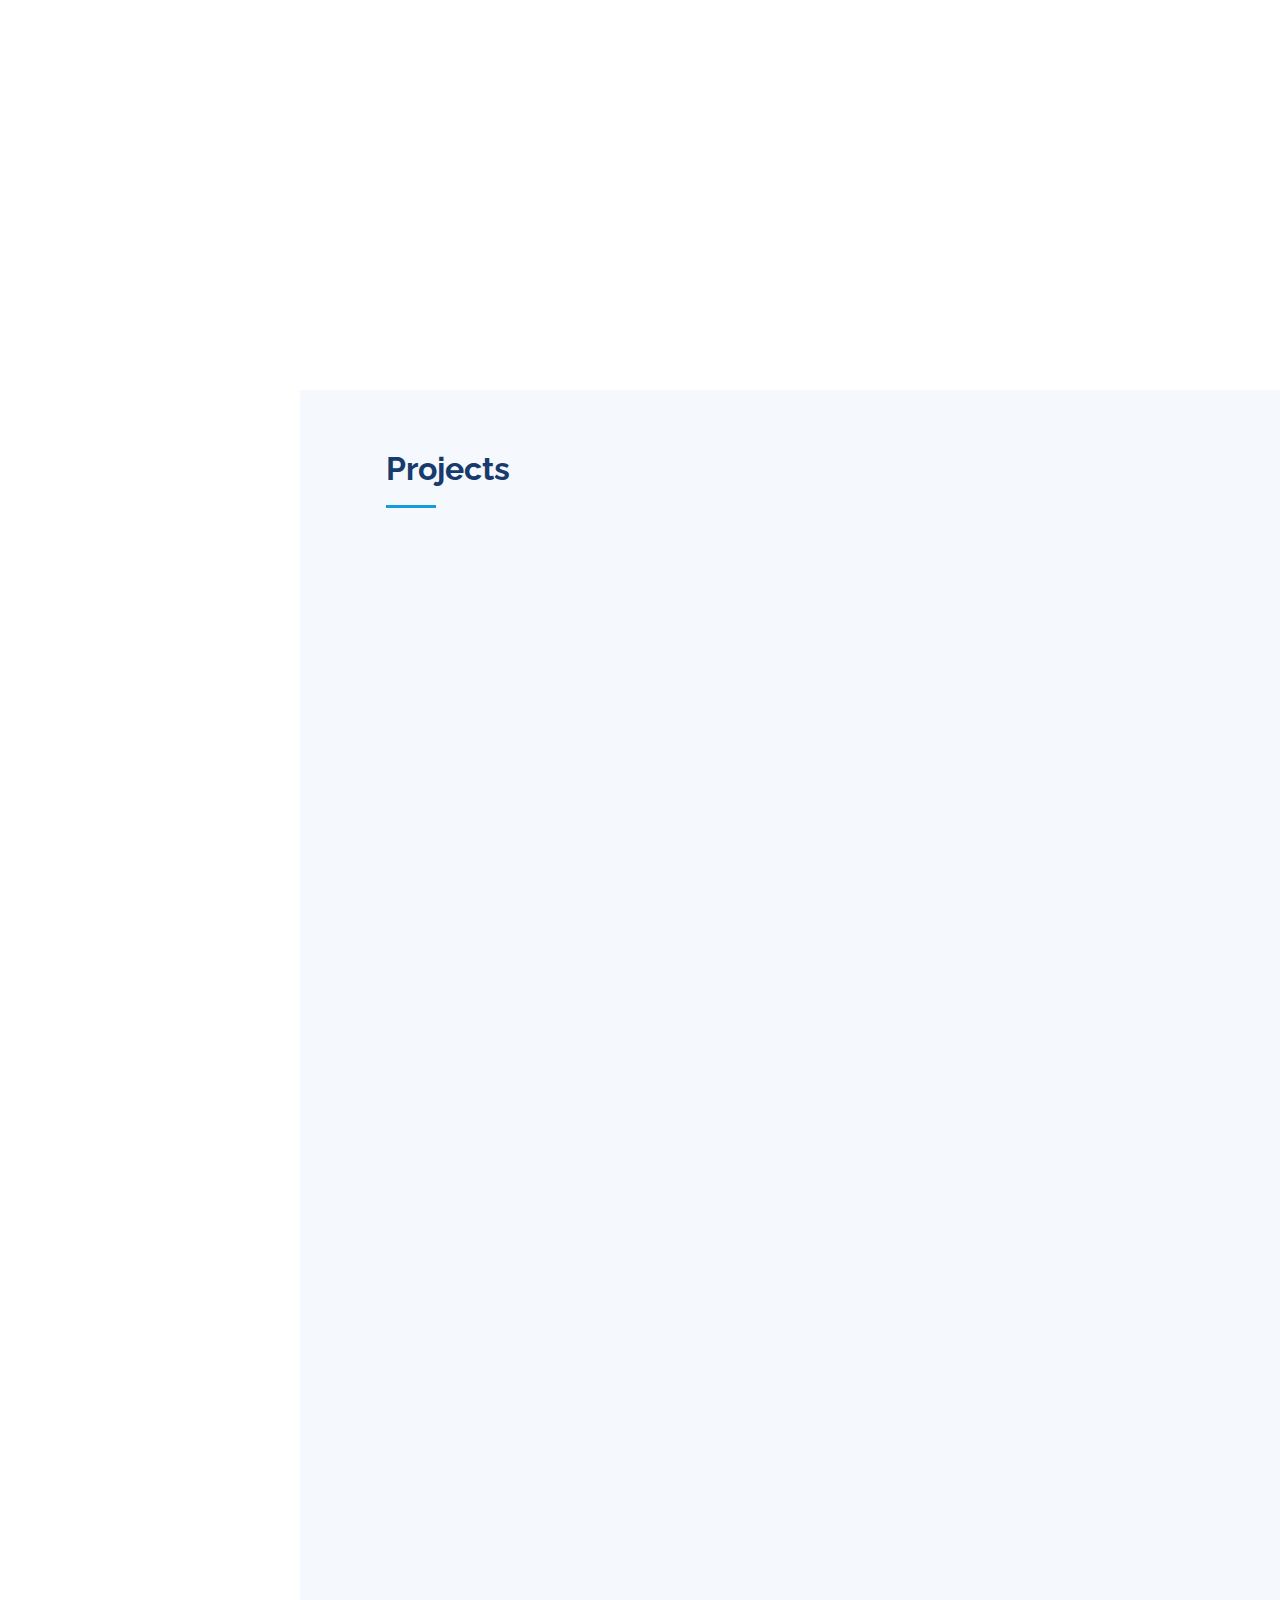
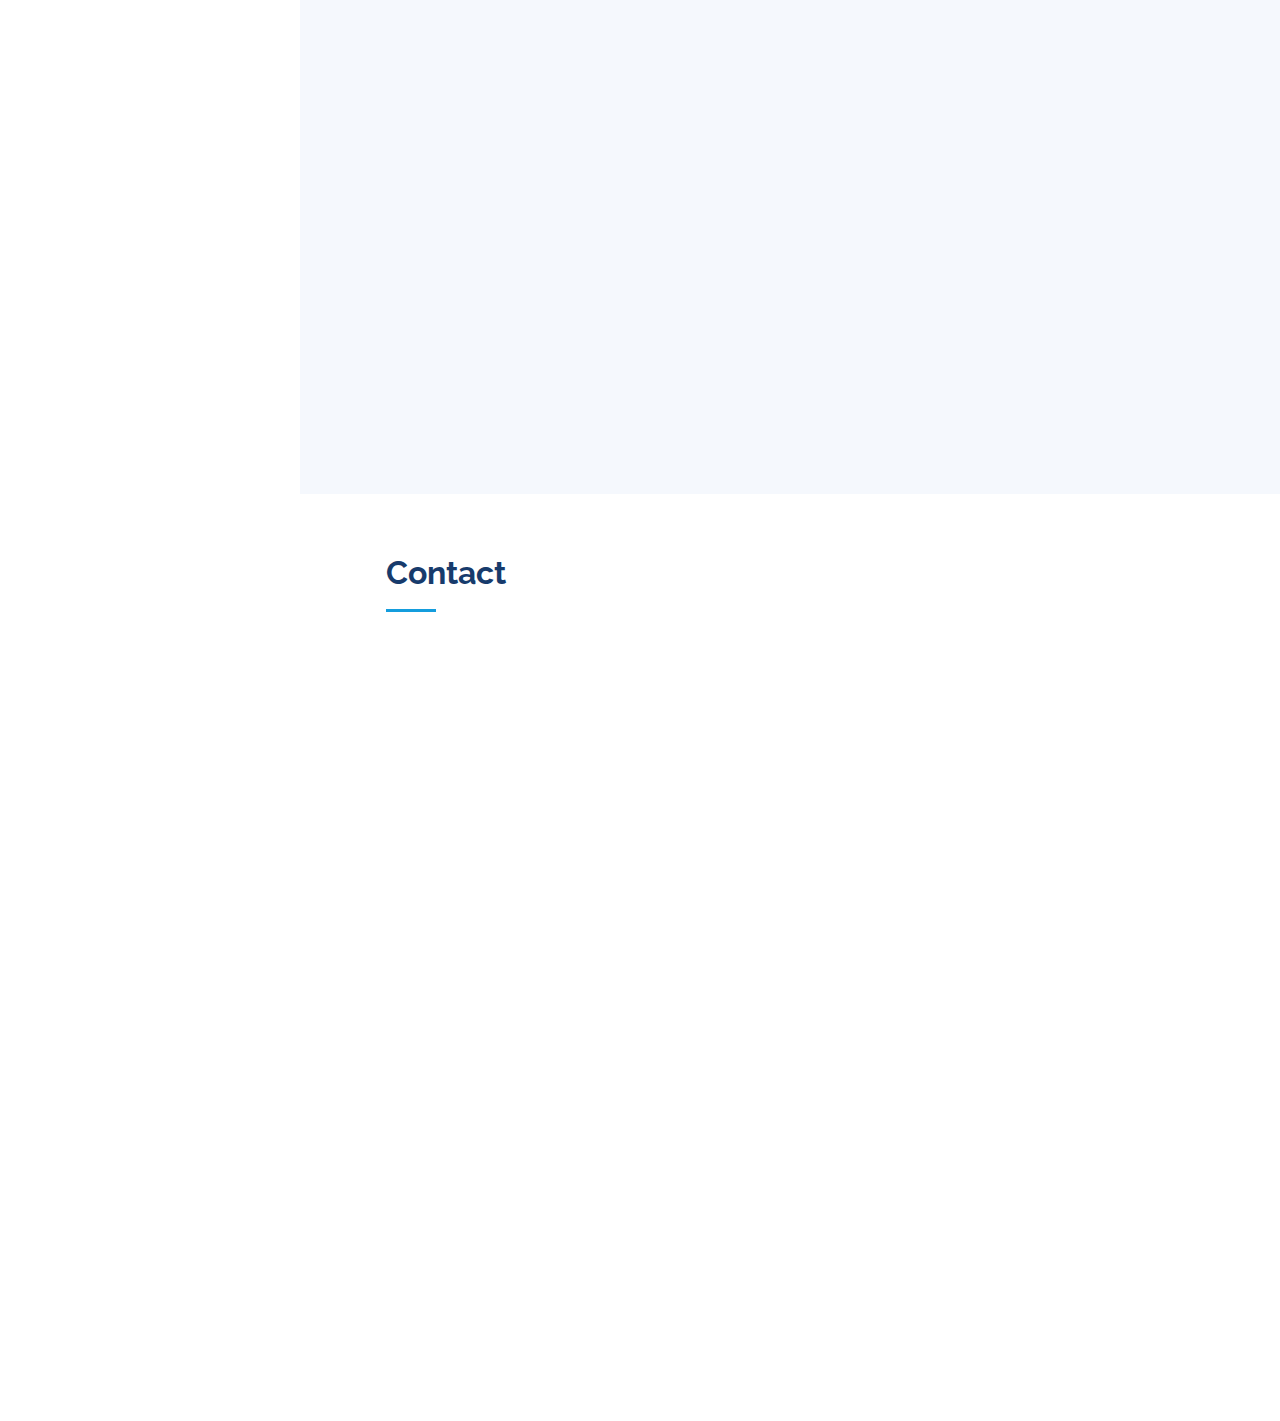
==== commit debfd698: "Agentforce deployment" ====
--- a/index.html
+++ b/index.html
@@ -84,20 +84,23 @@
 
         <div class="section-title">
           <h2>About</h2>
-          <marquee style="color: #149DDD;"><b>✅ Open to freelance opportunities in web development and Salesforce development.</b></marquee>
+          <img src="assets/img/trailhead-banner-faiz-qrsh.png" alt="Certificates" width="100%" srcset=""><br><br>
+          <marquee style="color: #149DDD;"><b>✅ Open to freelance opportunities in web development and Salesforce
+              development.</b></marquee>
           <p>
-            Salesforce Developer with over 8+ months of experience and certified as a Salesforce AI Associate and AI
-            Specialist. Currently focused on Einstein AI research and development and experienced in delivering
-            solutions for multinational clients, including full-lifecycle Sales Cloud projects. Skilled in web
-            development, quick to learn, and adaptable, with the proven ability to tackle any assigned tasks through
-            dedicated learning. Thrives in fast-paced, team-oriented environments.
+            Salesforce Developer with over 11+ months of experience and 6x Salesforce certifications,
+             including Platform Developer I, Administrator and AI Specialist. Currently focused on Einstein AI and AgentForce research and development.
+              Proven expertise in delivering solutions for multinational clients, including full-lifecycle Sales Cloud projects and Einstein AI features.
+               Skilled in web development, quick to learn, and adaptable,
+              with the proven ability to tackle any assigned tasks through dedicated learning. Thrives in fast-paced, team-oriented environments.
           </p>
-        </div>
-
-        <div class="row">
-          <!-- <div class="col-lg-4" data-aos="fade-right">
+          
+        </div>
+
+        <!-- <div class="row">
+           <div class="col-lg-4" data-aos="fade-right">
             <img src="assets/img/profile-faiz.jpg" class="img-fluid" alt="">
-          </div> -->
+          </div> 
           <div class="content" data-aos="fade-left">
             <h3>Software Engineer</h3>
             <p class="fst-italic"></p>
@@ -122,12 +125,12 @@
                 </ul>
               </div>
             </div>
-            <!-- <p>Strong ability to communicate with clients and ability to express ideas clearly and concisely. Memeber of
+             <p>Strong ability to communicate with clients and ability to express ideas clearly and concisely. Memeber of
               <a href="https://www.srms.ac.in">Shri Ram Murti Smarak College of Engineering and Technology</a> App
               Development Cell and currently working on College's Grievance Andoid App.
-            </p> -->
-          </div>
-        </div>
+            </p>
+          </div>
+        </div> -->
 
       </div>
     </section><!-- End About Section -->
@@ -385,36 +388,27 @@
         <div class="row portfolio-container" data-aos="fade-up" data-aos-delay="100">
 
           <div class="col-lg-4 col-md-6 portfolio-item filter-sf">
-            <div class="portfolio-wrap">
-              <img src="assets/img/portfolio/Sonarys.png" class="img-fluid" alt="">
-              <div class="portfolio-links">
-                <a href="assets/img/portfolio/Sonarys.png" data-gallery="portfolioGallery" class="portfolio-lightbox"
-                  title="Sonarys Co-Brands Pvt Ltd"><i class="bx bx-plus"></i></a>
-                <a href="portfolio-details.html?id=14" title="More Details"><i class="bx bx-link"></i></a>
-              </div>
-            </div>
+            <a href="portfolio-details.html?id=14" title="More Details">
+              <div class="portfolio-wrap">
+                <img src="assets/img/portfolio/Sonarys.png" class="img-fluid" alt="">
+              </div>
+            </a>
           </div>
 
           <div class="col-lg-4 col-md-6 portfolio-item filter-sf">
-            <div class="portfolio-wrap">
-              <img src="assets/img/portfolio/ark.png" class="img-fluid" alt="">
-              <div class="portfolio-links">
-                <a href="assets/img/portfolio/ark.png" data-gallery="portfolioGallery" class="portfolio-lightbox"
-                  title="Ark Swimwear"><i class="bx bx-plus"></i></a>
-                <a href="portfolio-details.html?id=15" title="More Details"><i class="bx bx-link"></i></a>
-              </div>
-            </div>
+            <a href="portfolio-details.html?id=15" title="More Details">
+              <div class="portfolio-wrap">
+                <img src="assets/img/portfolio/ark.png" class="img-fluid" alt="">
+              </div>
+            </a>
           </div>
 
           <div class="col-lg-4 col-md-6 portfolio-item filter-web">
+            <a href="portfolio-details.html?id=1" title="More Details">
             <div class="portfolio-wrap">
               <img src="assets/img/portfolio/p1.png" class="img-fluid" alt="">
-              <div class="portfolio-links">
-                <a href="assets/img/portfolio/p1.png" data-gallery="portfolioGallery" class="portfolio-lightbox"
-                  title="Home Services System"><i class="bx bx-plus"></i></a>
-                <a href="portfolio-details.html?id=1" title="More Details"><i class="bx bx-link"></i></a>
-              </div>
-            </div>
+            </div>
+          </a>
           </div>
 
           <div class="col-lg-4 col-md-6 portfolio-item filter-web">
@@ -623,6 +617,27 @@
 
       </div>
     </section><!-- End Contact Section -->
+    <!-- Agentforce Deployment Test -->
+    <script type='text/javascript'>
+      function initEmbeddedMessaging() {
+        try {
+          embeddedservice_bootstrap.settings.language = 'en_US'; // For example, enter 'en' or 'en-US'
+    
+          embeddedservice_bootstrap.init(
+            '00DKB000000Jyc9',
+            'Github_Deployment',
+            'https://orgfarm-1da3180659-dev-ed.develop.my.site.com/ESWGithubDeployment1738416568471',
+            {
+              scrt2URL: 'https://orgfarm-1da3180659-dev-ed.develop.my.salesforce-scrt.com'
+            }
+          );
+        } catch (err) {
+          console.error('Error loading Embedded Messaging: ', err);
+        }
+      };
+    </script>
+    <script type='text/javascript' src='https://orgfarm-1da3180659-dev-ed.develop.my.site.com/ESWGithubDeployment1738416568471/assets/js/bootstrap.min.js' onload='initEmbeddedMessaging()'></script>
+    
 
   </main><!-- End main -->
 
--- a/assets/css/style.css
+++ b/assets/css/style.css
@@ -549,12 +549,20 @@
   transition: 0.3s;
   position: relative;
   overflow: hidden;
+  float: left;
+  padding: 10px;
+    width:  250px;
+    height: 250px;
+    background-color: white;
+    align-content: center;
+    object-fit: cover;
   z-index: 1;
 }
 
 .portfolio .portfolio-wrap::before {
+  
+  background: rgba(255, 255, 255, 0.5);
   content: "";
-  background: rgba(255, 255, 255, 0.5);
   position: absolute;
   left: 0;
   right: 0;
@@ -587,14 +595,14 @@
 }
 
 .portfolio .portfolio-wrap .portfolio-links a:hover {
-  background: rgba(20, 157, 221, 0.95);
 }
 
 .portfolio .portfolio-wrap .portfolio-links a+a {
-  border-left: 1px solid #37b3ed;
+  
 }
 
 .portfolio .portfolio-wrap:hover::before {
+  border: 1px solid #149ddd;
   top: 0;
   left: 0;
   right: 0;
@@ -603,8 +611,8 @@
 }
 
 .portfolio .portfolio-wrap:hover .portfolio-links {
-  opacity: 1;
-  bottom: 0;
+  /* opacity: 1;
+  bottom: 0; */
 }
 
 /*--------------------------------------------------------------
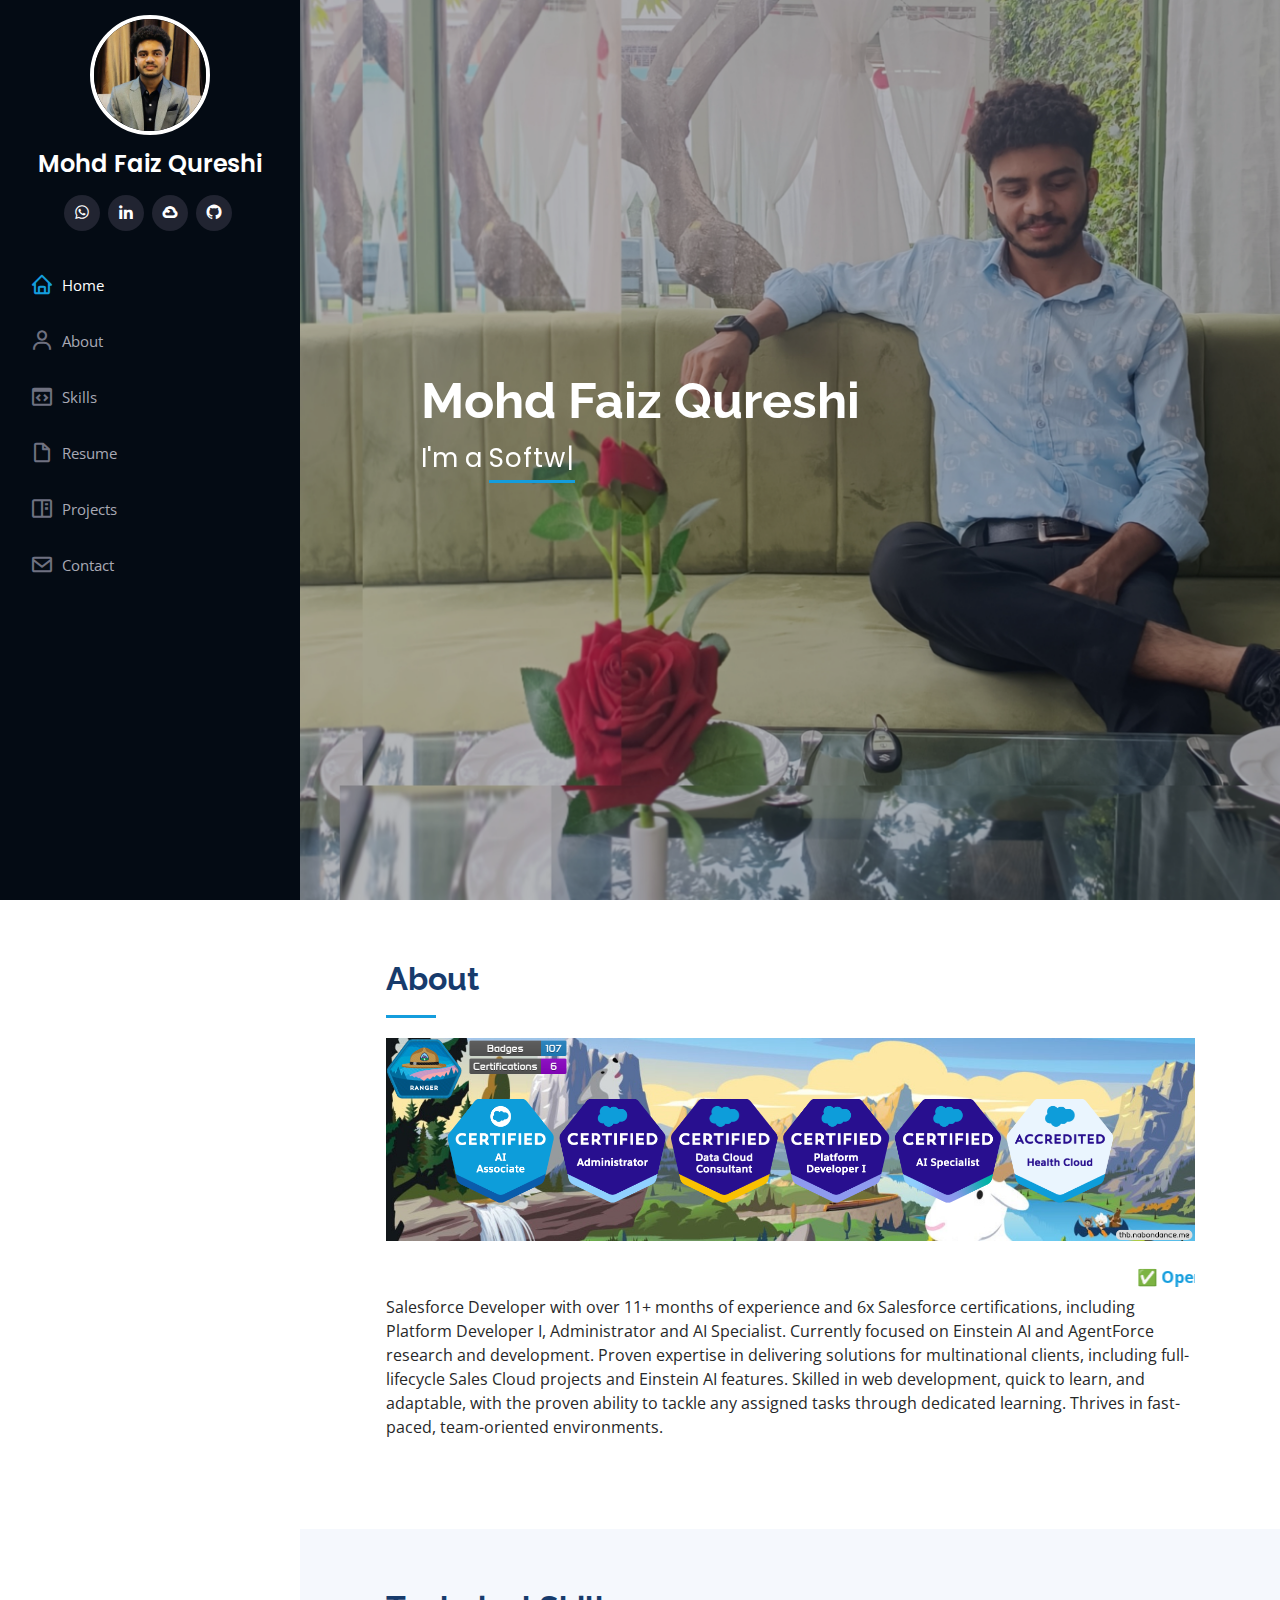
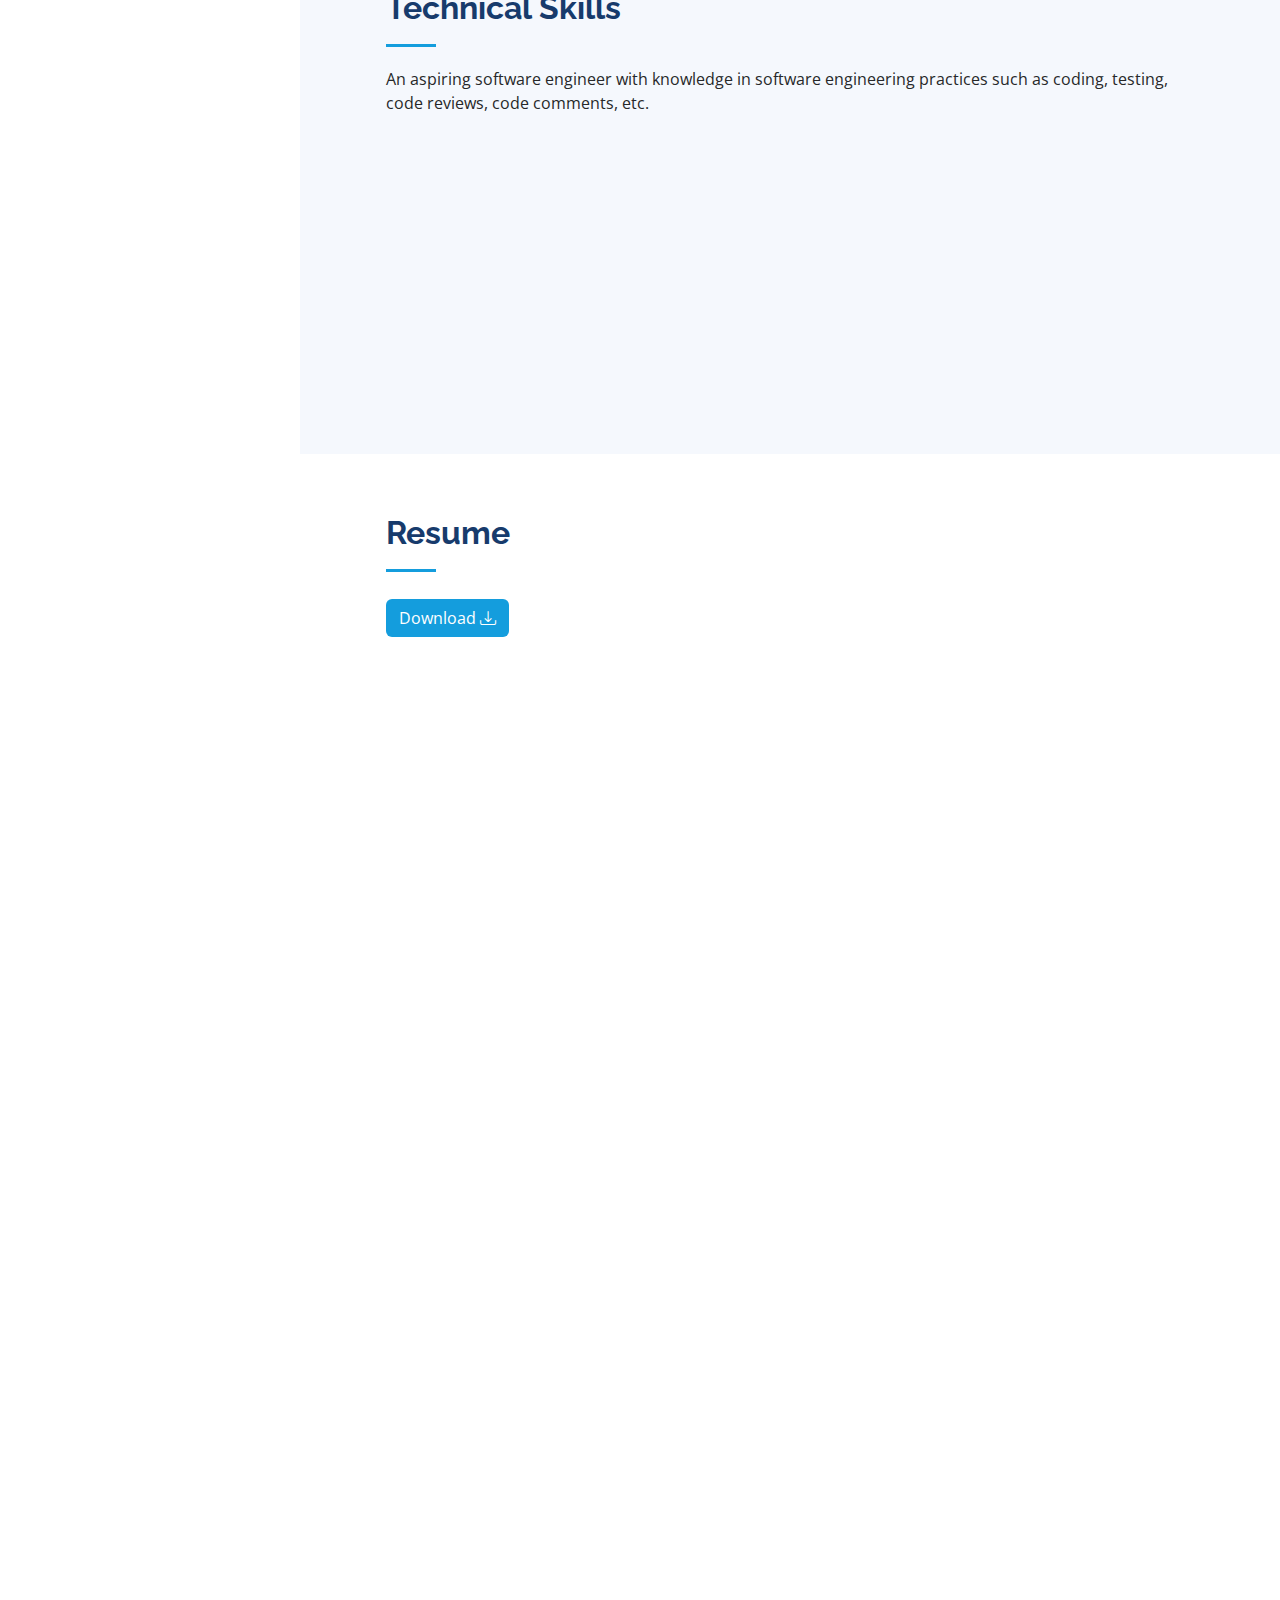
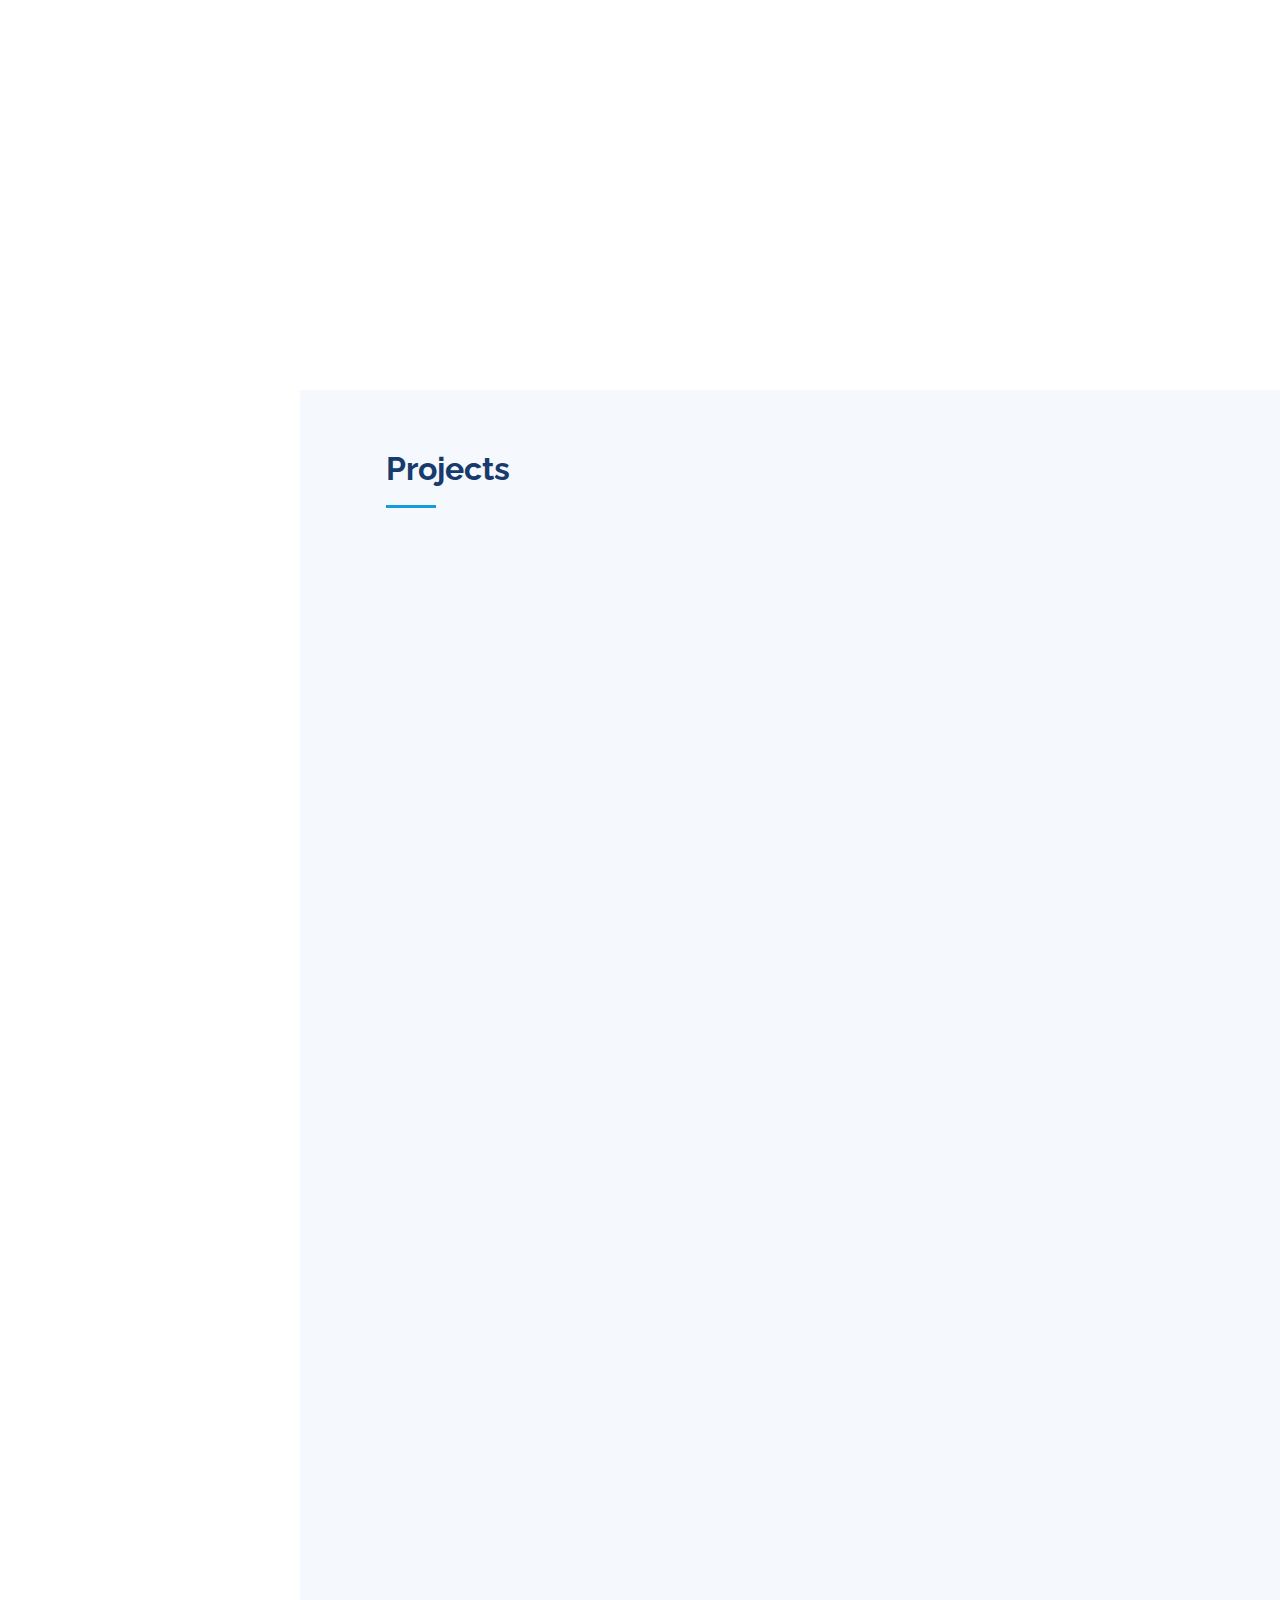
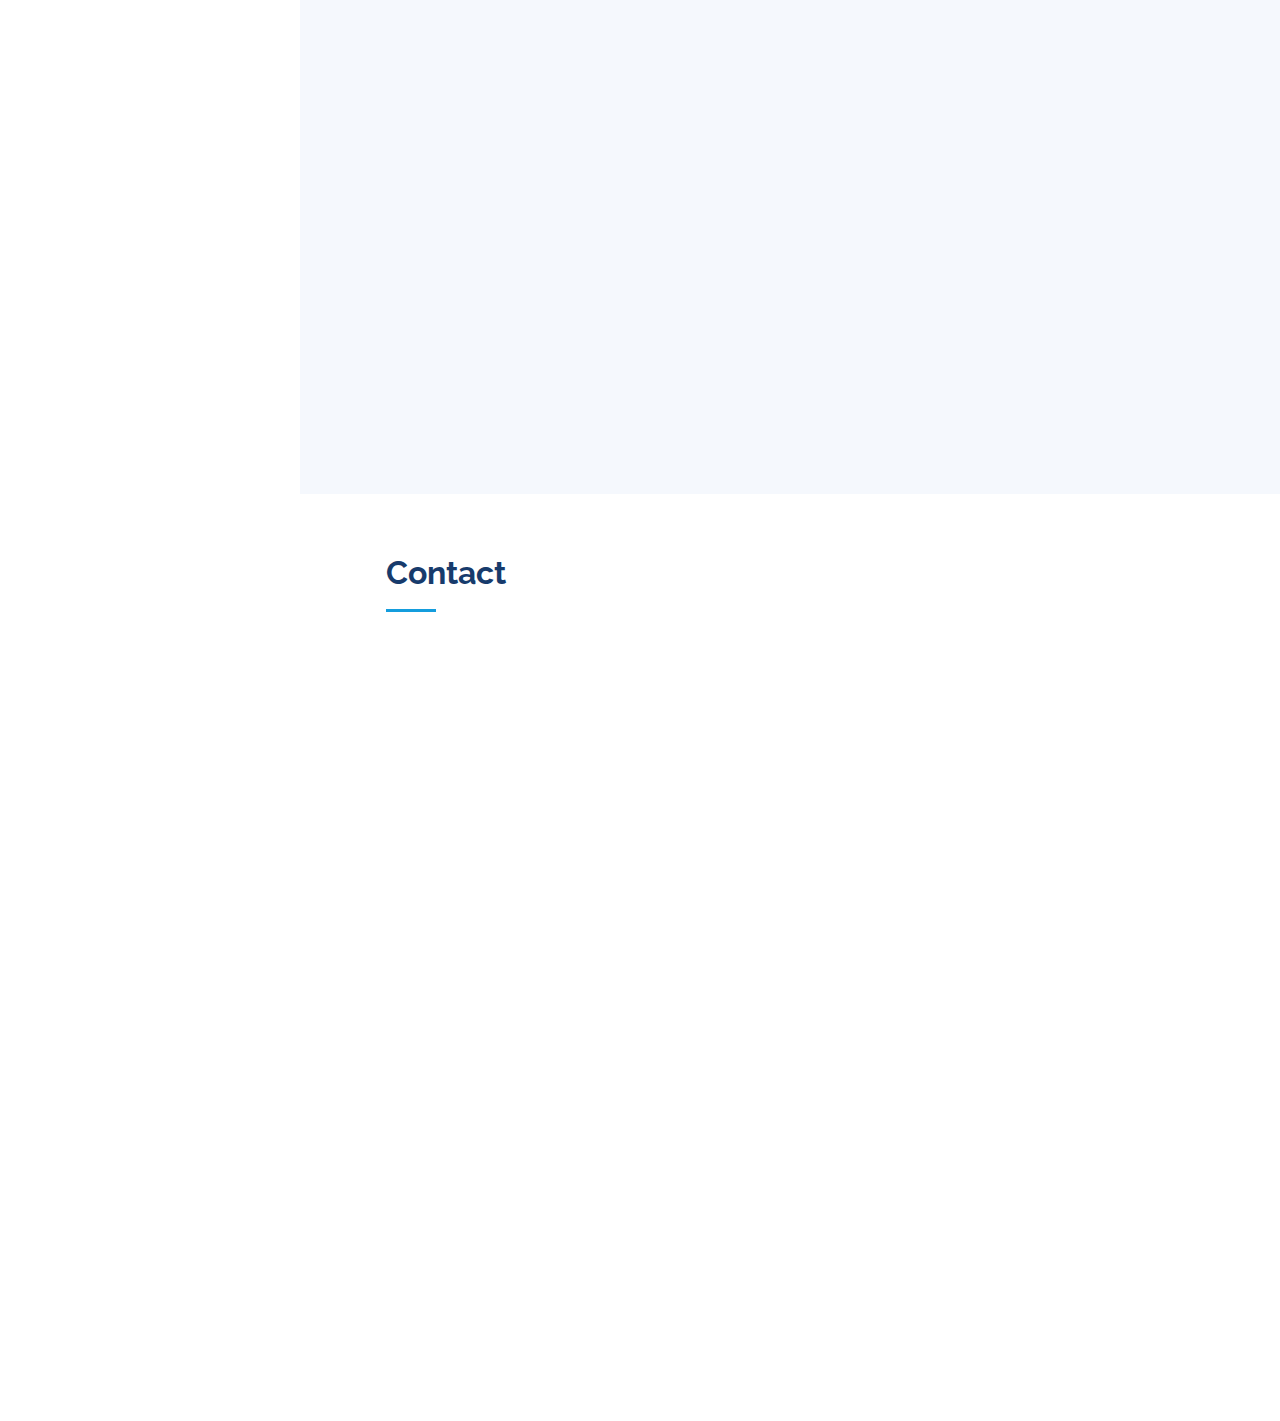
==== commit 03ed9e4d: "Added FaizForce Ai" ====
--- a/index.html
+++ b/index.html
@@ -625,8 +625,8 @@
     
           embeddedservice_bootstrap.init(
             '00DKB000000Jyc9',
-            'Github_Deployment',
-            'https://orgfarm-1da3180659-dev-ed.develop.my.site.com/ESWGithubDeployment1738416568471',
+            'Portfolio_Deployment',
+            'https://orgfarm-1da3180659-dev-ed.develop.my.site.com/ESWPortfolioDeployment1738432878740',
             {
               scrt2URL: 'https://orgfarm-1da3180659-dev-ed.develop.my.salesforce-scrt.com'
             }
@@ -636,13 +636,14 @@
         }
       };
     </script>
-    <script type='text/javascript' src='https://orgfarm-1da3180659-dev-ed.develop.my.site.com/ESWGithubDeployment1738416568471/assets/js/bootstrap.min.js' onload='initEmbeddedMessaging()'></script>
+    <script type='text/javascript' src='https://orgfarm-1da3180659-dev-ed.develop.my.site.com/ESWPortfolioDeployment1738432878740/assets/js/bootstrap.min.js' onload='initEmbeddedMessaging()'></script>
     
+    
 
   </main><!-- End main -->
 
-  <a href="#" class="back-to-top d-flex align-items-center justify-content-center"><i
-      class="bi bi-arrow-up-short"></i></a>
+  <!-- <a href="#" class="back-to-top d-flex align-items-center justify-content-center"><i
+      class="bi bi-arrow-up-short"></i></a> -->
 
   <!-- Vendor JS Files -->
   <script src="assets/vendor/purecounter/purecounter_vanilla.js"></script>
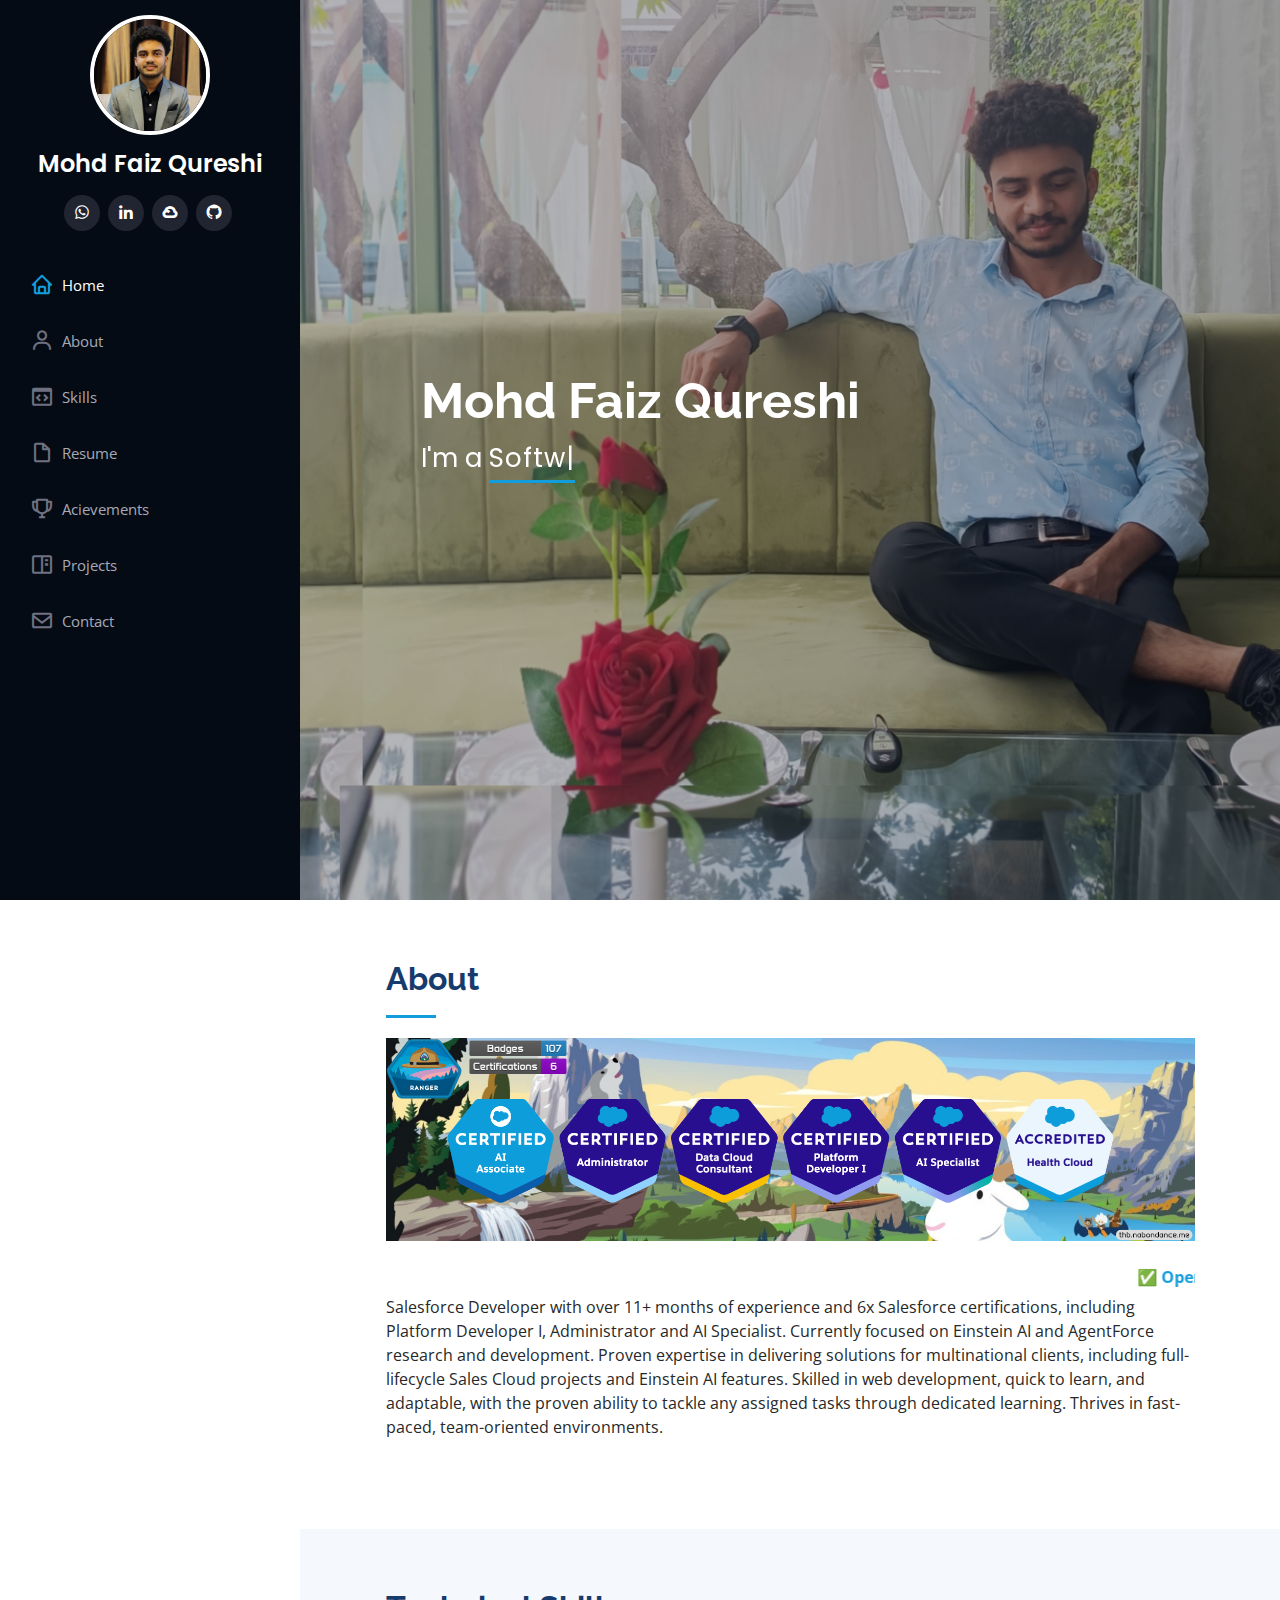
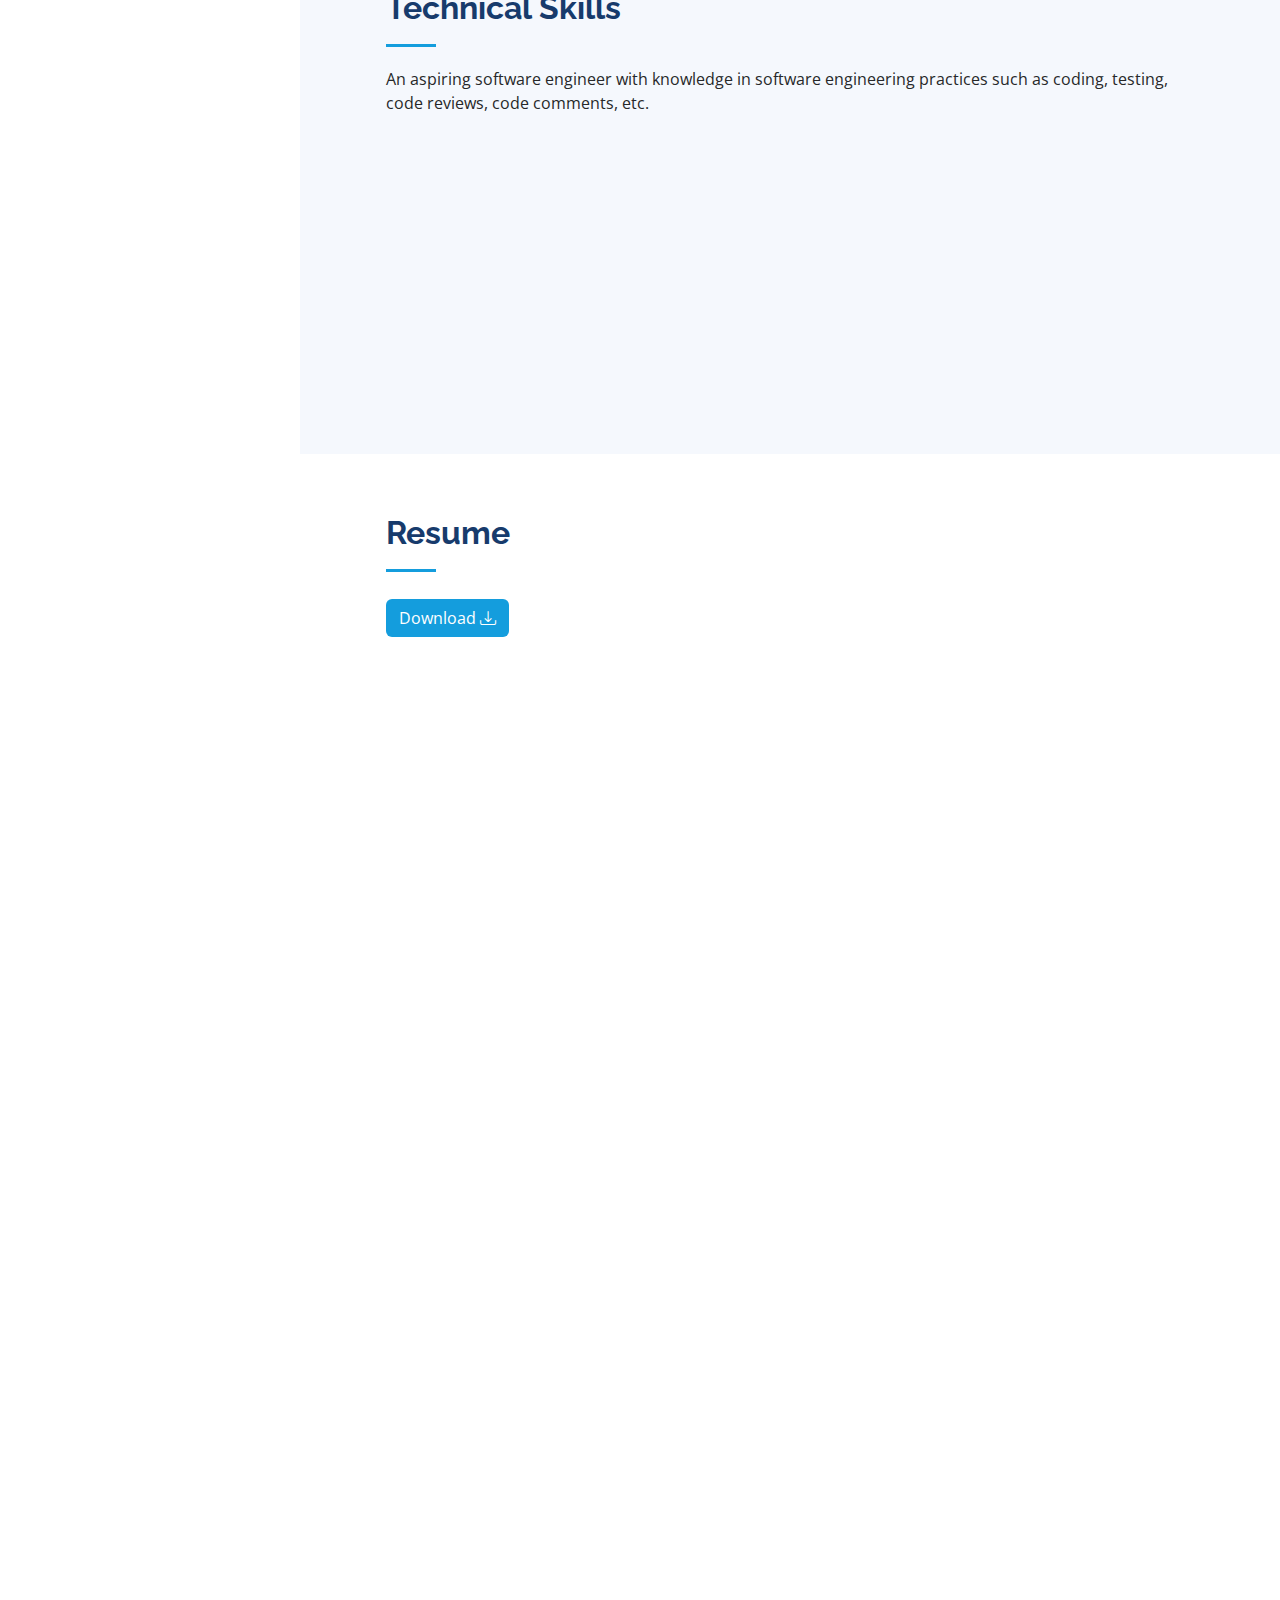
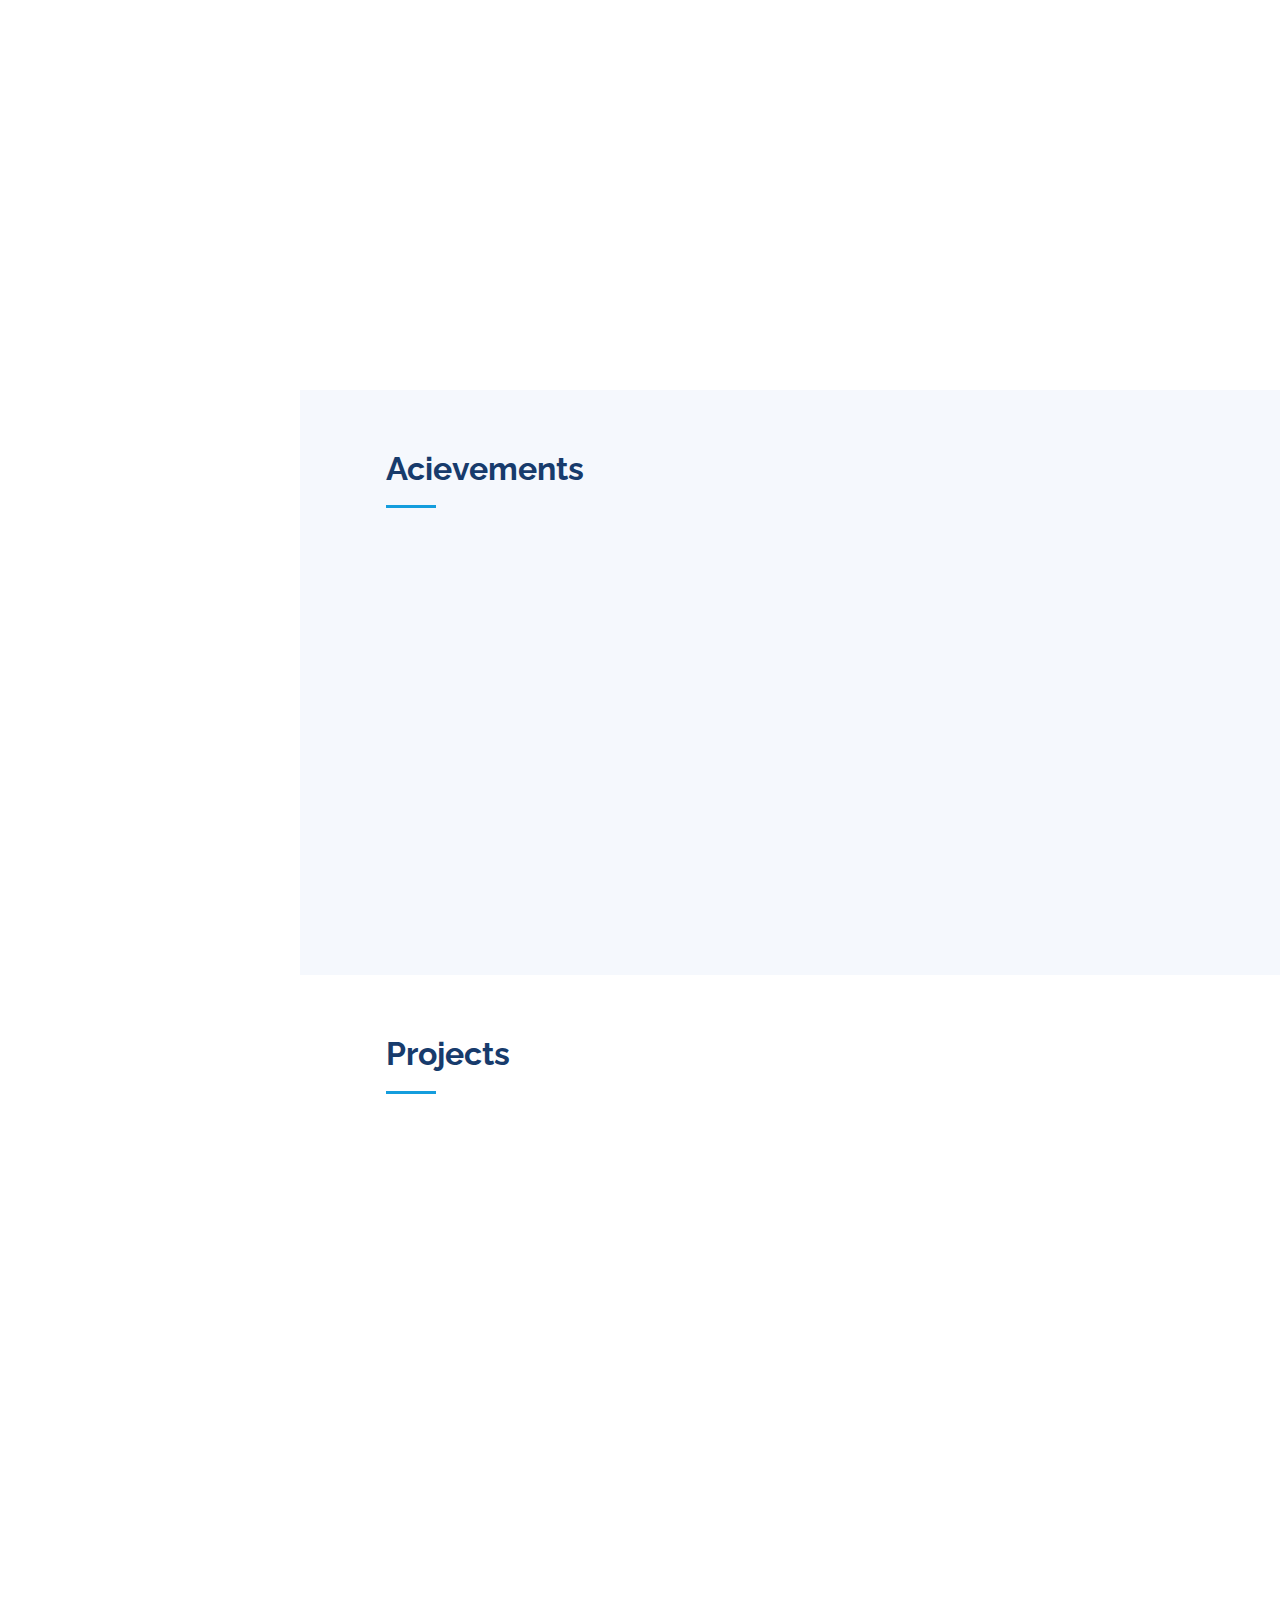
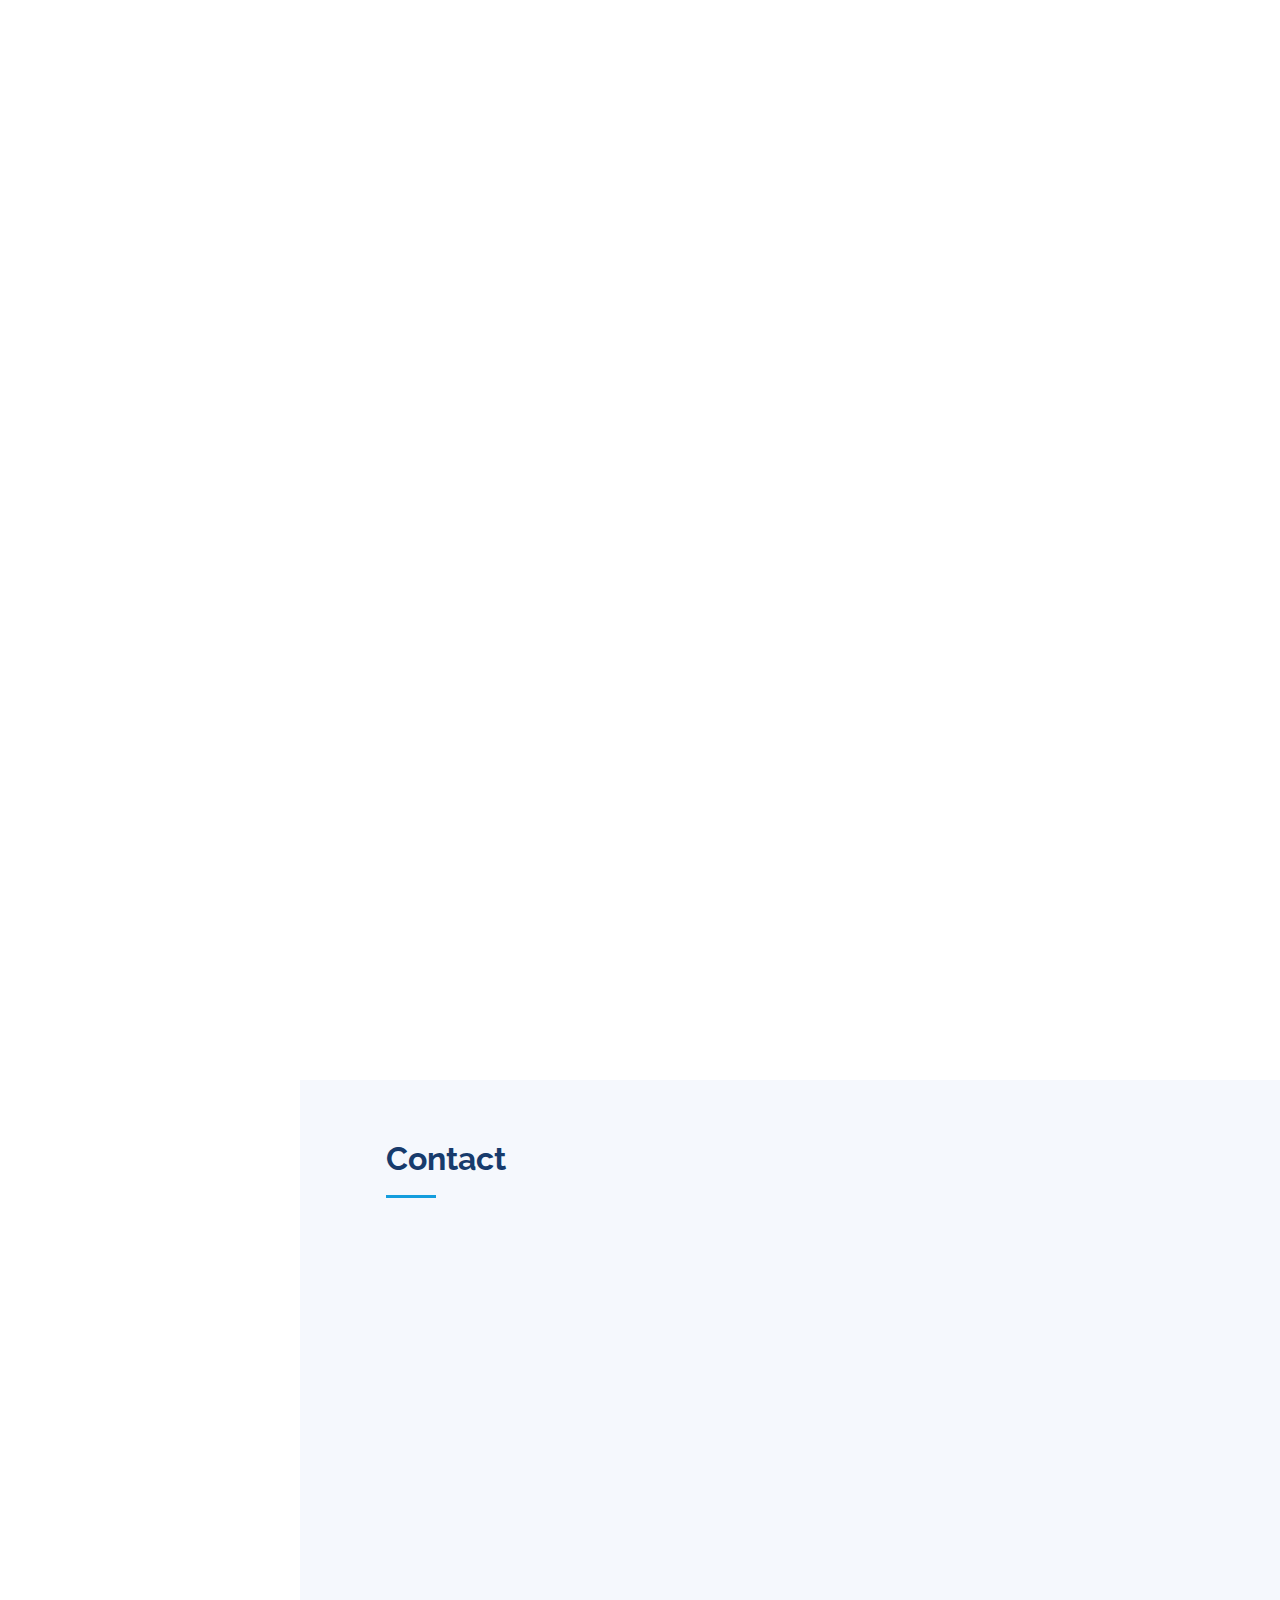
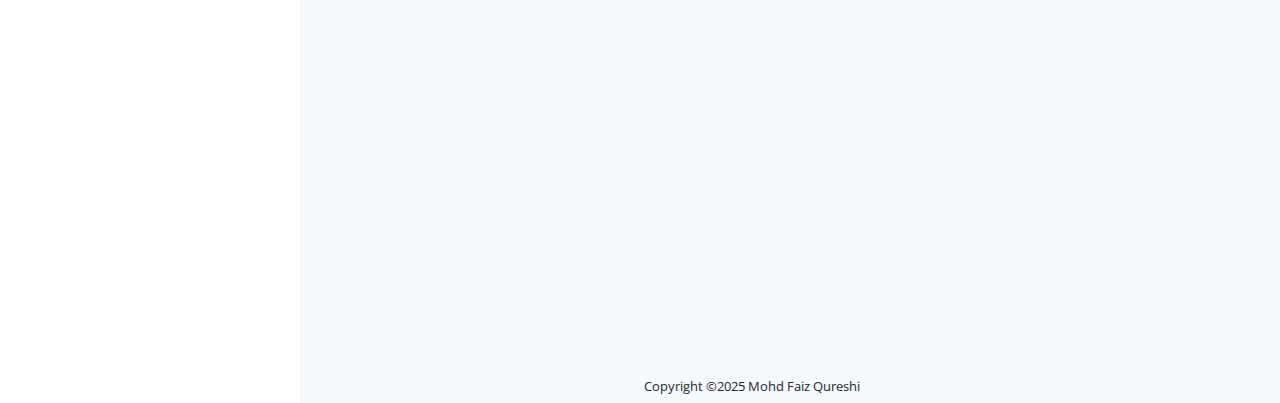
==== commit f1654fa7: "Added Achievement Section" ====
--- a/index.html
+++ b/index.html
@@ -2,37 +2,35 @@
 <html lang="en">
 
 <head>
-  <meta charset="utf-8">
-  <meta content="width=device-width, initial-scale=1.0" name="viewport">
+  <meta charset="utf-8" />
+  <meta content="width=device-width, initial-scale=1.0" name="viewport" />
 
   <title>Mohd Faiz Qureshi</title>
-  <meta content="" name="description">
-  <meta content="" name="keywords">
+  <meta content="" name="description" />
+  <meta content="" name="keywords" />
 
   <!-- Favicons -->
-  <link href="assets/img/profile-round.png" rel="icon">
-  <link href="assets/img/apple-touch-icon.png" rel="apple-touch-icon">
+  <link href="assets/img/profile-round.png" rel="icon" />
+  <link href="assets/img/apple-touch-icon.png" rel="apple-touch-icon" />
 
   <!-- Google Fonts -->
   <link
     href="https://fonts.googleapis.com/css?family=Open+Sans:300,300i,400,400i,600,600i,700,700i|Raleway:300,300i,400,400i,500,500i,600,600i,700,700i|Poppins:300,300i,400,400i,500,500i,600,600i,700,700i"
-    rel="stylesheet">
+    rel="stylesheet" />
 
   <!-- Vendor CSS Files -->
-  <link href="assets/vendor/aos/aos.css" rel="stylesheet">
-  <link href="assets/vendor/bootstrap/css/bootstrap.min.css" rel="stylesheet">
-  <link href="assets/vendor/bootstrap-icons/bootstrap-icons.css" rel="stylesheet">
-  <link href="assets/vendor/boxicons/css/boxicons.min.css" rel="stylesheet">
-  <link href="assets/vendor/glightbox/css/glightbox.min.css" rel="stylesheet">
-  <link href="assets/vendor/swiper/swiper-bundle.min.css" rel="stylesheet">
+  <link href="assets/vendor/aos/aos.css" rel="stylesheet" />
+  <link href="assets/vendor/bootstrap/css/bootstrap.min.css" rel="stylesheet" />
+  <link href="assets/vendor/bootstrap-icons/bootstrap-icons.css" rel="stylesheet" />
+  <link href="assets/vendor/boxicons/css/boxicons.min.css" rel="stylesheet" />
+  <link href="assets/vendor/glightbox/css/glightbox.min.css" rel="stylesheet" />
+  <link href="assets/vendor/swiper/swiper-bundle.min.css" rel="stylesheet" />
 
   <!-- Template Main CSS File -->
-  <link href="assets/css/style.css" rel="stylesheet">
-
+  <link href="assets/css/style.css" rel="stylesheet" />
 </head>
 
 <body>
-
   <!-- ======= Mobile nav toggle button ======= -->
   <i class="bi bi-list mobile-nav-toggle d-xl-none"></i>
 
@@ -40,7 +38,7 @@
   <header id="header">
     <div class="d-flex flex-column">
       <div class="profile">
-        <img src="assets/img/profile-faiz.jpg" alt="" class="img-fluid rounded-circle">
+        <img src="assets/img/profile-faiz.jpg" alt="" class="img-fluid rounded-circle" />
         <h1 class="text-light"><a href="index.html">Mohd Faiz Qureshi</a></h1>
         <div class="social-links mt-3 text-center">
           <a href="https://wa.me/918954836999?text=Greetings" target="_blank" class="whatsapp">
@@ -50,51 +48,70 @@
           <a href="https://www.salesforce.com/trailblazer/faiz-qrsh" target="_blank" class="twitter"><i
               class="bx bxl-google-cloud"></i></a>
           <a href="https://github.com/faiz-qrsh" target="_blank" class="github"><i class="bx bxl-github"></i></a>
-
         </div>
       </div>
 
       <nav id="navbar" class="nav-menu navbar">
         <ul>
-          <li><a href="#hero" class="nav-link scrollto active"><i class="bx bx-home"></i> <span>Home</span></a></li>
-          <li><a href="#about" class="nav-link scrollto"><i class="bx bx-user"></i> <span>About</span></a></li>
-          <li><a href="#skills" class="nav-link scrollto"><i class="bx bx-code-block"></i> <span>Skills</span></a></li>
-          <li><a href="#resume" class="nav-link scrollto"><i class="bx bx-file-blank"></i> <span>Resume</span></a></li>
-          <li><a href="#portfolio" class="nav-link scrollto"><i class="bx bx-book-content"></i>
-              <span>Projects</span></a></li>
-          <li><a href="#contact" class="nav-link scrollto"><i class="bx bx-envelope"></i> <span>Contact</span></a></li>
+          <li>
+            <a href="#hero" class="nav-link scrollto active"><i class="bx bx-home"></i> <span>Home</span></a>
+          </li>
+          <li>
+            <a href="#about" class="nav-link scrollto"><i class="bx bx-user"></i> <span>About</span></a>
+          </li>
+          <li>
+            <a href="#skills" class="nav-link scrollto"><i class="bx bx-code-block"></i> <span>Skills</span></a>
+          </li>
+          <li>
+            <a href="#resume" class="nav-link scrollto"><i class="bx bx-file-blank"></i> <span>Resume</span></a>
+          </li>
+          <li>
+            <a href="#achievement" class="nav-link scrollto"><i class="bx bx-trophy"></i> <span>Acievements</span></a>
+          </li>
+          <li>
+            <a href="#portfolio" class="nav-link scrollto"><i class="bx bx-book-content"></i> <span>Projects</span></a>
+          </li>
+          <li>
+            <a href="#contact" class="nav-link scrollto"><i class="bx bx-envelope"></i> <span>Contact</span></a>
+          </li>
         </ul>
-      </nav><!-- .nav-menu -->
+      </nav>
+      <!-- .nav-menu -->
     </div>
-  </header><!-- End Header -->
+  </header>
+  <!-- End Header -->
 
   <section id="hero" class="d-flex flex-column justify-content-center align-items-center">
     <div class="hero-container" data-aos="fade-in">
       <h1>Mohd Faiz Qureshi</h1>
-      <p>I'm a <span class="typed"
-          data-typed-items="Software Engineer, Salesforce Developer, Web Developer, Android Developer"></span></p>
+      <p>
+        I'm a
+        <span class="typed"
+          data-typed-items="Software Engineer, Salesforce Developer, Web Developer, Android Developer"></span>
+      </p>
     </div>
   </section>
 
   <main id="main">
-
     <!-- ======= About Section ======= -->
     <section id="about" class="about">
       <div class="container">
-
         <div class="section-title">
           <h2>About</h2>
-          <img src="assets/img/trailhead-banner-faiz-qrsh.png" alt="Certificates" width="100%" srcset=""><br><br>
-          <marquee style="color: #149DDD;"><b>✅ Open to freelance opportunities in web development and Salesforce
-              development.</b></marquee>
+          <img src="assets/img/trailhead-banner-faiz-qrsh.png" alt="Certificates" width="100%" srcset="" /><br /><br />
+          <marquee style="color: #149ddd"><b>✅ Open to freelance opportunities in web development and
+              Salesforce development.</b></marquee>
           <p>
-            Salesforce Developer with over 11+ months of experience and 6x Salesforce certifications,
-             including Platform Developer I, Administrator and AI Specialist. Currently focused on Einstein AI and AgentForce research and development.
-              Proven expertise in delivering solutions for multinational clients, including full-lifecycle Sales Cloud projects and Einstein AI features.
-               Skilled in web development, quick to learn, and adaptable,
-              with the proven ability to tackle any assigned tasks through dedicated learning. Thrives in fast-paced, team-oriented environments.
+            Salesforce Developer with over 11+ months of experience and 6x
+            Salesforce certifications, including Platform Developer I,
+            Administrator and AI Specialist. Currently focused on Einstein AI
+            and AgentForce research and development. Proven expertise in
+            delivering solutions for multinational clients, including
+            full-lifecycle Sales Cloud projects and Einstein AI features.
+            Skilled in web development, quick to learn, and adaptable, with
+            the proven ability to tackle any assigned tasks through dedicated
+            learning. Thrives in fast-paced, team-oriented environments.
           </p>
-          
         </div>
 
         <!-- <div class="row">
@@ -131,26 +148,27 @@
             </p>
           </div>
         </div> -->
-
       </div>
-    </section><!-- End About Section -->
+    </section>
+    <!-- End About Section -->
 
     <!-- ======= Skills Section ======= -->
     <section id="skills" class="testimonials section-bg">
       <div class="container">
-
         <div class="section-title">
           <h2>Technical Skills</h2>
-          <p>An aspiring software engineer with knowledge in software engineering practices such as coding, testing,
-            code reviews, code comments, etc.</p>
+          <p>
+            An aspiring software engineer with knowledge in software
+            engineering practices such as coding, testing, code reviews, code
+            comments, etc.
+          </p>
         </div>
 
         <div class="testimonials-slider swiper" data-aos="fade-up" data-aos-delay="100">
           <div class="swiper-wrapper">
-
-            <div class="swiper-slide">
-              <div class="testimonial-item" data-aos="fade-up" data-aos-delay="200">
-                <img src="assets/img/skills/salesforce.png" class="testimonial-img" alt="">
+            <div class="swiper-slide">
+              <div class="testimonial-item" data-aos="fade-up" data-aos-delay="200">
+                <img src="assets/img/skills/salesforce.png" class="testimonial-img" alt="" />
                 <h3>Salesforce</h3>
                 <h4>Proficient</h4>
               </div>
@@ -158,7 +176,7 @@
 
             <div class="swiper-slide">
               <div class="testimonial-item" data-aos="fade-up">
-                <img src="assets/img/skills/java.png" class="testimonial-img" alt="">
+                <img src="assets/img/skills/java.png" class="testimonial-img" alt="" />
                 <h3>Java</h3>
                 <h4>Proficient</h4>
               </div>
@@ -166,7 +184,7 @@
 
             <div class="swiper-slide">
               <div class="testimonial-item" data-aos="fade-up" data-aos-delay="300">
-                <img src="assets/img/skills/python.png" class="testimonial-img" alt="">
+                <img src="assets/img/skills/python.png" class="testimonial-img" alt="" />
                 <h3>Python</h3>
                 <h4>Intermediate</h4>
               </div>
@@ -174,7 +192,7 @@
 
             <div class="swiper-slide">
               <div class="testimonial-item" data-aos="fade-up" data-aos-delay="300">
-                <img src="assets/img/skills/js.png" class="testimonial-img" alt="">
+                <img src="assets/img/skills/js.png" class="testimonial-img" alt="" />
                 <h3>JavaScript</h3>
                 <h4>Intermediate</h4>
               </div>
@@ -182,7 +200,7 @@
 
             <div class="swiper-slide">
               <div class="testimonial-item" data-aos="fade-up" data-aos-delay="100">
-                <img src="assets/img/skills/spring.png" class="testimonial-img" alt="">
+                <img src="assets/img/skills/spring.png" class="testimonial-img" alt="" />
                 <h3>Spring Framework</h3>
                 <h4>Proficient</h4>
               </div>
@@ -190,7 +208,7 @@
 
             <div class="swiper-slide">
               <div class="testimonial-item" data-aos="fade-up" data-aos-delay="200">
-                <img src="assets/img/skills/hibernate.png" class="testimonial-img" alt="">
+                <img src="assets/img/skills/hibernate.png" class="testimonial-img" alt="" />
                 <h3>Hibernate</h3>
                 <h4>Proficient</h4>
               </div>
@@ -198,7 +216,7 @@
 
             <div class="swiper-slide">
               <div class="testimonial-item" data-aos="fade-up" data-aos-delay="200">
-                <img src="assets/img/skills/mvc.png" class="testimonial-img" alt="">
+                <img src="assets/img/skills/mvc.png" class="testimonial-img" alt="" />
                 <h3>MVC Architecture</h3>
                 <h4>Proficient</h4>
               </div>
@@ -206,7 +224,7 @@
 
             <div class="swiper-slide">
               <div class="testimonial-item" data-aos="fade-up" data-aos-delay="200">
-                <img src="assets/img/skills/android-java.jpg" class="testimonial-img" alt="">
+                <img src="assets/img/skills/android-java.jpg" class="testimonial-img" alt="" />
                 <h3>Android</h3>
                 <h4>Proficient</h4>
               </div>
@@ -214,7 +232,7 @@
 
             <div class="swiper-slide">
               <div class="testimonial-item" data-aos="fade-up" data-aos-delay="200">
-                <img src="assets/img/skills/html.png" class="testimonial-img" alt="">
+                <img src="assets/img/skills/html.png" class="testimonial-img" alt="" />
                 <h3>HTML</h3>
                 <h4>Proficient</h4>
               </div>
@@ -222,7 +240,7 @@
 
             <div class="swiper-slide">
               <div class="testimonial-item" data-aos="fade-up" data-aos-delay="200">
-                <img src="assets/img/skills/css.jpg" class="testimonial-img" alt="">
+                <img src="assets/img/skills/css.jpg" class="testimonial-img" alt="" />
                 <h3>CSS</h3>
                 <h4>Proficient</h4>
               </div>
@@ -230,7 +248,7 @@
 
             <div class="swiper-slide">
               <div class="testimonial-item" data-aos="fade-up" data-aos-delay="200">
-                <img src="assets/img/skills/react.png" class="testimonial-img" alt="">
+                <img src="assets/img/skills/react.png" class="testimonial-img" alt="" />
                 <h3>ReactJS</h3>
                 <h4>Intermediate</h4>
               </div>
@@ -238,7 +256,7 @@
 
             <div class="swiper-slide">
               <div class="testimonial-item" data-aos="fade-up" data-aos-delay="200">
-                <img src="assets/img/skills/mysql.png" class="testimonial-img" alt="">
+                <img src="assets/img/skills/mysql.png" class="testimonial-img" alt="" />
                 <h3>MySQL</h3>
                 <h4>Proficient</h4>
               </div>
@@ -246,18 +264,17 @@
 
             <div class="swiper-slide">
               <div class="testimonial-item" data-aos="fade-up" data-aos-delay="200">
-                <img src="assets/img/skills/firebase.png" class="testimonial-img" alt="">
+                <img src="assets/img/skills/firebase.png" class="testimonial-img" alt="" />
                 <h3>Firebase</h3>
                 <h4>Intermediate</h4>
               </div>
             </div>
-
           </div>
           <div class="swiper-pagination"></div>
         </div>
-
       </div>
-    </section><!-- End Skills Section -->
+    </section>
+    <!-- End Skills Section -->
 
     <!-- ======= Resume Section ======= -->
     <section id="resume" class="resume">
@@ -265,7 +282,8 @@
         <div class="section-title">
           <h2>Resume</h2>
           <a class="btn line-btn-dark btn-icon btn-radius" href="Mohd_Faiz_Qureshi_Resume.pdf" title="" download><button
-              type="button" class="btn" id="downloadBtn">Download <i class="bi bi-download"></i></button></a>
+              type="button" class="btn" id="downloadBtn">
+              Download <i class="bi bi-download"></i></button></a>
         </div>
 
         <div class="row">
@@ -287,7 +305,10 @@
             <div class="resume-item">
               <h4>B.Tech (Computer Science)</h4>
               <h5>Nov 2020 - Jul 2024</h5>
-              <p><em>Shri Ram Murti Smarak College Of Engineering and technology, Bareilly.</em></p>
+              <p>
+                <em>Shri Ram Murti Smarak College Of Engineering and
+                  technology, Bareilly.</em>
+              </p>
               <p>CGPA: 8.03/10</p>
             </div>
             <div class="resume-item">
@@ -302,39 +323,60 @@
               <h4>Associate Software Engineer</h4>
               <h5>Aug 2024 - Present</h5>
               <p><em> Techila Global Services</em></p>
-              <p>Developed and optimized Salesforce solutions for 4+ multinational clients.</p>
-              <p>Advancing Einstein AI research and development to enhance Salesforce capabilities, aiming to facilitate
-                25%
-                faster deal closures, deliver personalized customer service, and richer customer insights for precise
-                targeting. </p>
-              <p>Automated 5+ sales processes with APEX triggers, created 4 REST API classes for Tally integration, and
-                wrote
-                test classes achieving 75%+ code coverage for deployment.</p>
-              <p><em>Skills: Sales Cloud, Service Cloud, LWC, Visualforce, APEX, Flows, Integration, Postman, Einstein
-                  AI</em></p>
+              <p>
+                Developed and optimized Salesforce solutions for 4+
+                multinational clients.
+              </p>
+              <p>
+                Advancing Einstein AI research and development to enhance
+                Salesforce capabilities, aiming to facilitate 25% faster deal
+                closures, deliver personalized customer service, and richer
+                customer insights for precise targeting.
+              </p>
+              <p>
+                Automated 5+ sales processes with APEX triggers, created 4
+                REST API classes for Tally integration, and wrote test classes
+                achieving 75%+ code coverage for deployment.
+              </p>
+              <p>
+                <em>Skills: Sales Cloud, Service Cloud, LWC, Visualforce, APEX,
+                  Flows, Integration, Postman, Einstein AI</em>
+              </p>
             </div>
 
             <div class="resume-item">
               <h4>Salesforce Developer Intern</h4>
               <h5>Mar 2024 - Jul 2024</h5>
               <p><em> Techila Global Services - Internship</em></p>
-              <p>Developed 6+ LWC components for business automation, boosting operational efficiency.</p>
-              <p>Implemented 3+ approval processes, drafted Web-to-Lead form, and established 2+ custom matching rules.
-              </p>
-            </div>
-          </div>
-          <div class="col-lg-6" data-aos="fade-up" data-aos-delay="100"><br>
-            <br><br>
+              <p>
+                Developed 6+ LWC components for business automation, boosting
+                operational efficiency.
+              </p>
+              <p>
+                Implemented 3+ approval processes, drafted Web-to-Lead form,
+                and established 2+ custom matching rules.
+              </p>
+            </div>
+          </div>
+          <div class="col-lg-6" data-aos="fade-up" data-aos-delay="100">
+            <br />
+            <br /><br />
 
             <div class="resume-item">
               <h4>Advance Java Trainee</h4>
               <h5>July 2023 - August 2023</h5>
               <p><em>CETPA Infotech Pvt. Ltd. - Training</em></p>
-              <p>Led and integrated JSP-based web projects, achieving 20% faster page loads and an enhanced user
-                experience.</p>
-              <p>Gained extensive knowledge of Servlets, including their 3 life cycle methods, and handling of user
-                input</p>
-              <p>Acquired skills in using the Collection Frameworks to build efficient and maintainable applications.
+              <p>
+                Led and integrated JSP-based web projects, achieving 20%
+                faster page loads and an enhanced user experience.
+              </p>
+              <p>
+                Gained extensive knowledge of Servlets, including their 3 life
+                cycle methods, and handling of user input
+              </p>
+              <p>
+                Acquired skills in using the Collection Frameworks to build
+                efficient and maintainable applications.
               </p>
               <p><em>Skills: Java, J2EE, JSP, HTML, CSS, JavaScript</em></p>
             </div>
@@ -343,33 +385,101 @@
               <h4>Android Developer</h4>
               <h5>June 2023 - Present</h5>
               <p><em>CodeClause - Internship</em></p>
-              <p>Learned about FFmpeg library and developed an app for Extract Audio from Video</p>
-              <p>Worked on various other projects and this allowed me to develop a deep understanding of the language
-                and its applications.</p>
-              <p>Received a Recommendation letter for adept conduct and earned souvenirs as a token of appreciation</p>
+              <p>
+                Learned about FFmpeg library and developed an app for Extract
+                Audio from Video
+              </p>
+              <p>
+                Worked on various other projects and this allowed me to
+                develop a deep understanding of the language and its
+                applications.
+              </p>
+              <p>
+                Received a Recommendation letter for adept conduct and earned
+                souvenirs as a token of appreciation
+              </p>
               <p><em>Skills: XML, Android Java, FFMPEG library</em></p>
             </div>
             <div class="resume-item">
               <h4>Mobile Application Developer</h4>
               <h5>May 2023 - June 2023</h5>
-              <p><em>The Sparks Foundation - Internship</em>
-              </p>
-              <p>Developed the Basic Banking App that functions to perform transactions between users.</p>
-              <p>Leveraging the database management concepts I learned during my 3rd year of college, I successfully
-                built a functional database for the same.
+              <p><em>The Sparks Foundation - Internship</em></p>
+              <p>
+                Developed the Basic Banking App that functions to perform
+                transactions between users.
+              </p>
+              <p>
+                Leveraging the database management concepts I learned during
+                my 3rd year of college, I successfully built a functional
+                database for the same.
               </p>
               <p><em>Skills: XML, Android Java, SQLite</em></p>
             </div>
           </div>
         </div>
-
       </div>
-    </section><!-- End Resume Section -->
+    </section>
+    <!-- End Resume Section -->
+
+    <!-- ======= Acievements Section ======= -->
+    <section id="achievement" class="testimonials section-bg">
+      <div class="container">
+        <div class="section-title">
+          <h2>Acievements</h2>
+        </div>
+
+        <div class="achievement-slider swiper" data-aos="fade-up" data-aos-delay="100">
+          <div class="swiper-wrapper">
+            <div class="swiper-slide">
+              <div class="achievement-item" data-aos="fade-up" data-aos-delay="200">
+                <img src="assets/img/achievements/EmergingInnovator2024.jpg" class="achievement-img" alt="" />
+                <h3>Emerging Innovator 2024</h3>
+                <h4>Techila Global Services</h4>
+              </div>
+            </div>
+
+            <div class="swiper-slide">
+              <div class="achievement-item" data-aos="fade-up">
+                <img src="assets/img/achievements/Employee Of The Month Dec-2024.jpg" class="achievement-img" alt="" />
+                <h3>Employee of the Month - Dec'24</h3>
+                <h4>Techila Global Services</h4>
+              </div>
+            </div>
+
+            <div class="swiper-slide">
+              <div class="achievement-item" data-aos="fade-up" data-aos-delay="300">
+                <img src="assets/img/achievements//CertificationOfHonor.jpg" class="achievement-img" alt="" />
+                <h3>Certificate of Honor</h3>
+                <h4>CETPA Infotech Pvt. Ltd.</h4>
+              </div>
+            </div>
+
+            <div class="swiper-slide">
+              <div class="achievement-item" data-aos="fade-up" data-aos-delay="300">
+                <img src="assets/img/achievements/RecommendationLetter.jpeg" class="achievement-img" alt="" />
+                <h3>Recommendation Letter</h3>
+                <h4>CodeClause Pvt. Ltd.</h4>
+              </div>
+            </div>
+
+            <div class="swiper-slide">
+              <div class="achievement-item" data-aos="fade-up" data-aos-delay="300">
+                <img src="assets/img/achievements/grievanceApp.jpeg" class="achievement-img" alt="" />
+                <h3>Developed College Grievance App</h3>
+                <h4>Shri Ram Murti Smarak College of Engineering & Technology</h4>
+              </div>
+            </div>
+
+          </div>
+          <div class="swiper-pagination"></div>
+        </div>
+      </div>
+    </section>
+    <!-- End Skills Section -->
 
     <!-- ======= Projects Section ======= -->
-    <section id="portfolio" class="portfolio section-bg">
+    <section id="portfolio" class="portfolio">
       <div class="container">
-
         <div class="section-title">
           <h2>Projects</h2>
         </div>
@@ -386,11 +496,10 @@
         </div>
 
         <div class="row portfolio-container" data-aos="fade-up" data-aos-delay="100">
-
           <div class="col-lg-4 col-md-6 portfolio-item filter-sf">
             <a href="portfolio-details.html?id=14" title="More Details">
               <div class="portfolio-wrap">
-                <img src="assets/img/portfolio/Sonarys.png" class="img-fluid" alt="">
+                <img src="assets/img/portfolio/Sonarys.png" class="img-fluid" alt="" />
               </div>
             </a>
           </div>
@@ -398,22 +507,22 @@
           <div class="col-lg-4 col-md-6 portfolio-item filter-sf">
             <a href="portfolio-details.html?id=15" title="More Details">
               <div class="portfolio-wrap">
-                <img src="assets/img/portfolio/ark.png" class="img-fluid" alt="">
+                <img src="assets/img/portfolio/ark.png" class="img-fluid" alt="" />
               </div>
             </a>
           </div>
 
           <div class="col-lg-4 col-md-6 portfolio-item filter-web">
             <a href="portfolio-details.html?id=1" title="More Details">
-            <div class="portfolio-wrap">
-              <img src="assets/img/portfolio/p1.png" class="img-fluid" alt="">
-            </div>
-          </a>
+              <div class="portfolio-wrap">
+                <img src="assets/img/portfolio/p1.png" class="img-fluid" alt="" />
+              </div>
+            </a>
           </div>
 
           <div class="col-lg-4 col-md-6 portfolio-item filter-web">
             <div class="portfolio-wrap">
-              <img src="assets/img/portfolio/p2.png" class="img-fluid" alt="">
+              <img src="assets/img/portfolio/p2.png" class="img-fluid" alt="" />
               <div class="portfolio-links">
                 <a href="assets/img/portfolio/p2.png" data-gallery="portfolioGallery" class="portfolio-lightbox"
                   title="Online Exam Portal"><i class="bx bx-plus"></i></a>
@@ -424,7 +533,7 @@
 
           <div class="col-lg-4 col-md-6 portfolio-item filter-web">
             <div class="portfolio-wrap">
-              <img src="assets/img/portfolio/p3.png" class="img-fluid" alt="">
+              <img src="assets/img/portfolio/p3.png" class="img-fluid" alt="" />
               <div class="portfolio-links">
                 <a href="assets/img/portfolio/p3.png" data-gallery="portfolioGallery" class="portfolio-lightbox"
                   title="Event Management System"><i class="bx bx-plus"></i></a>
@@ -435,7 +544,7 @@
 
           <div class="col-lg-4 col-md-6 portfolio-item filter-app">
             <div class="portfolio-wrap">
-              <img src="assets/img/portfolio/p4.png" class="img-fluid" alt="">
+              <img src="assets/img/portfolio/p4.png" class="img-fluid" alt="" />
               <div class="portfolio-links">
                 <a href="assets/img/portfolio/p4.png" data-gallery="portfolioGallery" class="portfolio-lightbox"
                   title="Grievance App"><i class="bx bx-plus"></i></a>
@@ -446,7 +555,7 @@
 
           <div class="col-lg-4 col-md-6 portfolio-item filter-app">
             <div class="portfolio-wrap">
-              <img src="assets/img/portfolio/p5.png" class="img-fluid" alt="">
+              <img src="assets/img/portfolio/p5.png" class="img-fluid" alt="" />
               <div class="portfolio-links">
                 <a href="assets/img/portfolio/p5.png" data-gallery="portfolioGallery" class="portfolio-lightbox"
                   title="Audio Extracter"><i class="bx bx-plus"></i></a>
@@ -457,7 +566,7 @@
 
           <div class="col-lg-4 col-md-6 portfolio-item filter-app">
             <div class="portfolio-wrap">
-              <img src="assets/img/portfolio/p6.png" class="img-fluid" alt="">
+              <img src="assets/img/portfolio/p6.png" class="img-fluid" alt="" />
               <div class="portfolio-links">
                 <a href="assets/img/portfolio/p6.png" data-gallery="portfolioGallery" class="portfolio-lightbox"
                   title="Whatsapp Clone"><i class="bx bx-plus"></i></a>
@@ -468,7 +577,7 @@
 
           <div class="col-lg-4 col-md-6 portfolio-item filter-app">
             <div class="portfolio-wrap">
-              <img src="assets/img/portfolio/p7.jpg" class="img-fluid" alt="">
+              <img src="assets/img/portfolio/p7.jpg" class="img-fluid" alt="" />
               <div class="portfolio-links">
                 <a href="assets/img/portfolio/p7.jpg" data-gallery="portfolioGallery" class="portfolio-lightbox"
                   title="ChatBot"><i class="bx bx-plus"></i></a>
@@ -479,7 +588,7 @@
 
           <div class="col-lg-4 col-md-6 portfolio-item filter-app">
             <div class="portfolio-wrap">
-              <img src="assets/img/portfolio/p8.png" class="img-fluid" alt="">
+              <img src="assets/img/portfolio/p8.png" class="img-fluid" alt="" />
               <div class="portfolio-links">
                 <a href="assets/img/portfolio/p8.png" data-gallery="portfolioGallery" class="portfolio-lightbox"
                   title="Notes App"><i class="bx bx-plus"></i></a>
@@ -490,7 +599,7 @@
 
           <div class="col-lg-4 col-md-6 portfolio-item filter-app">
             <div class="portfolio-wrap">
-              <img src="assets/img/portfolio/p9.png" class="img-fluid" alt="">
+              <img src="assets/img/portfolio/p9.png" class="img-fluid" alt="" />
               <div class="portfolio-links">
                 <a href="assets/img/portfolio/p9.png" data-gallery="portfolioGallery" class="portfolio-lightbox"
                   title="Calculator App"><i class="bx bx-plus"></i></a>
@@ -501,7 +610,7 @@
 
           <div class="col-lg-4 col-md-6 portfolio-item filter-web">
             <div class="portfolio-wrap">
-              <img src="assets/img/portfolio/p10.jpg" class="img-fluid" alt="">
+              <img src="assets/img/portfolio/p10.jpg" class="img-fluid" alt="" />
               <div class="portfolio-links">
                 <a href="assets/img/portfolio/p10.jpg" data-gallery="portfolioGallery" class="portfolio-lightbox"
                   title="Simon Game"><i class="bx bx-plus"></i></a>
@@ -512,7 +621,7 @@
 
           <div class="col-lg-4 col-md-6 portfolio-item filter-web">
             <div class="portfolio-wrap">
-              <img src="assets/img/portfolio/p11.png" class="img-fluid" alt="">
+              <img src="assets/img/portfolio/p11.png" class="img-fluid" alt="" />
               <div class="portfolio-links">
                 <a href="assets/img/portfolio/p11.png" data-gallery="portfolioGallery" class="portfolio-lightbox"
                   title="Network Security"><i class="bx bx-plus"></i></a>
@@ -523,7 +632,7 @@
 
           <div class="col-lg-4 col-md-6 portfolio-item filter-app">
             <div class="portfolio-wrap">
-              <img src="assets/img/portfolio/p12.jpg" class="img-fluid" alt="">
+              <img src="assets/img/portfolio/p12.jpg" class="img-fluid" alt="" />
               <div class="portfolio-links">
                 <a href="assets/img/portfolio/p12.jpg" data-gallery="portfolioGallery" class="portfolio-lightbox"
                   title="Basic Banking App"><i class="bx bx-plus"></i></a>
@@ -534,7 +643,7 @@
 
           <div class="col-lg-4 col-md-6 portfolio-item filter-web">
             <div class="portfolio-wrap">
-              <img src="assets/img/portfolio/p13.jpg" class="img-fluid" alt="">
+              <img src="assets/img/portfolio/p13.jpg" class="img-fluid" alt="" />
               <div class="portfolio-links">
                 <a href="assets/img/portfolio/p13.jpg" data-gallery="portfolioGallery" class="portfolio-lightbox"
                   title="Time Tracker"><i class="bx bx-plus"></i></a>
@@ -542,21 +651,19 @@
               </div>
             </div>
           </div>
-
         </div>
       </div>
-    </section><!-- End Projects Section -->
+    </section>
+    <!-- End Projects Section -->
 
     <!-- ======= Contact Section ======= -->
-    <section id="contact" class="contact">
+    <section id="contact" class="contact section-bg">
       <div class="container">
-
         <div class="section-title">
           <h2>Contact</h2>
         </div>
 
         <div class="row" data-aos="fade-in">
-
           <div class="col-lg-5 d-flex align-items-stretch">
             <div class="info">
               <div class="address">
@@ -579,9 +686,8 @@
 
               <iframe
                 src="https://www.google.com/maps/embed?pb=!1m14!1m8!1m3!1d12097.433213460943!2d-74.0062269!3d40.7101282!3m2!1i1024!2i768!4f13.1!3m3!1m2!1s0x0%3A0xb89d1fe6bc499443!2sDowntown+Conference+Center!5e0!3m2!1smk!2sbg!4v1539943755621"
-                frameborder="0" style="border:0; width: 100%; height: 290px;" allowfullscreen></iframe>
-            </div>
-
+                frameborder="0" style="border: 0; width: 100%; height: 290px" allowfullscreen></iframe>
+            </div>
           </div>
 
           <div class="col-lg-7 mt-5 mt-lg-0 d-flex align-items-stretch">
@@ -589,16 +695,16 @@
               <div class="row">
                 <div class="form-group col-md-6">
                   <label for="name">Your Name</label>
-                  <input type="text" name="name" class="form-control" id="name" required>
+                  <input type="text" name="name" class="form-control" id="name" required />
                 </div>
                 <div class="form-group col-md-6">
                   <label for="name">Your Email</label>
-                  <input type="email" class="form-control" name="email" id="email" required>
+                  <input type="email" class="form-control" name="email" id="email" required />
                 </div>
               </div>
               <div class="form-group">
                 <label for="name">Subject</label>
-                <input type="text" class="form-control" name="subject" id="subject" required>
+                <input type="text" class="form-control" name="subject" id="subject" required />
               </div>
               <div class="form-group">
                 <label for="name">Message</label>
@@ -607,40 +713,52 @@
               <div class="my-3">
                 <div class="loading">Loading</div>
                 <div class="error-message"></div>
-                <div class="sent-message">Your message has been sent. Thank you!</div>
-              </div>
-              <div class="text-center"><button type="submit">Send Message</button></div>
+                <div class="sent-message">
+                  Your message has been sent. Thank you!
+                </div>
+              </div>
+              <div class="text-center">
+                <button type="submit">Send Message</button>
+              </div>
             </form>
           </div>
-
-        </div>
-
+        </div>
       </div>
-    </section><!-- End Contact Section -->
+      <p style="
+            margin-top: 100px;
+            margin-bottom: -124px;
+            margin-left: 344px;
+            font-size: small;
+          ">
+        Copyright ©2025 Mohd Faiz Qureshi
+      </p>
+    </section>
+    <!-- End Contact Section -->
     <!-- Agentforce Deployment Test -->
-    <script type='text/javascript'>
+    <script type="text/javascript">
       function initEmbeddedMessaging() {
         try {
-          embeddedservice_bootstrap.settings.language = 'en_US'; // For example, enter 'en' or 'en-US'
-    
+          embeddedservice_bootstrap.settings.language = "en_US"; // For example, enter 'en' or 'en-US'
+
           embeddedservice_bootstrap.init(
-            '00DKB000000Jyc9',
-            'Portfolio_Deployment',
-            'https://orgfarm-1da3180659-dev-ed.develop.my.site.com/ESWPortfolioDeployment1738432878740',
+            "00DKB000000Jyc9",
+            "Portfolio_Deployment",
+            "https://orgfarm-1da3180659-dev-ed.develop.my.site.com/ESWPortfolioDeployment1738432878740",
             {
-              scrt2URL: 'https://orgfarm-1da3180659-dev-ed.develop.my.salesforce-scrt.com'
+              scrt2URL:
+                "https://orgfarm-1da3180659-dev-ed.develop.my.salesforce-scrt.com",
             }
           );
         } catch (err) {
-          console.error('Error loading Embedded Messaging: ', err);
+          console.error("Error loading Embedded Messaging: ", err);
         }
-      };
+      }
     </script>
-    <script type='text/javascript' src='https://orgfarm-1da3180659-dev-ed.develop.my.site.com/ESWPortfolioDeployment1738432878740/assets/js/bootstrap.min.js' onload='initEmbeddedMessaging()'></script>
-    
-    
-
-  </main><!-- End main -->
+    <script type="text/javascript"
+      src="https://orgfarm-1da3180659-dev-ed.develop.my.site.com/ESWPortfolioDeployment1738432878740/assets/js/bootstrap.min.js"
+      onload="initEmbeddedMessaging()"></script>
+  </main>
+  <!-- End main -->
 
   <!-- <a href="#" class="back-to-top d-flex align-items-center justify-content-center"><i
       class="bi bi-arrow-up-short"></i></a> -->
--- a/assets/css/style.css
+++ b/assets/css/style.css
@@ -756,6 +756,29 @@
   margin: 0 auto;
 }
 
+.achievement-item {
+  text-align: center;
+  border-radius: 20%;
+}
+
+.achievement-img {
+  height: 260px;
+  margin: 0 auto;
+}
+
+.testimonials .achievement-item h3 {
+  font-size: 18px;
+  font-weight: bold;
+  margin: 10px 0 5px 0;
+  color: #111;
+}
+
+.testimonials .achievement-item h4 {
+  font-size: 14px;
+  color: #999;
+  margin: 0;
+}
+
 .testimonials .testimonial-item h3 {
   font-size: 18px;
   font-weight: bold;
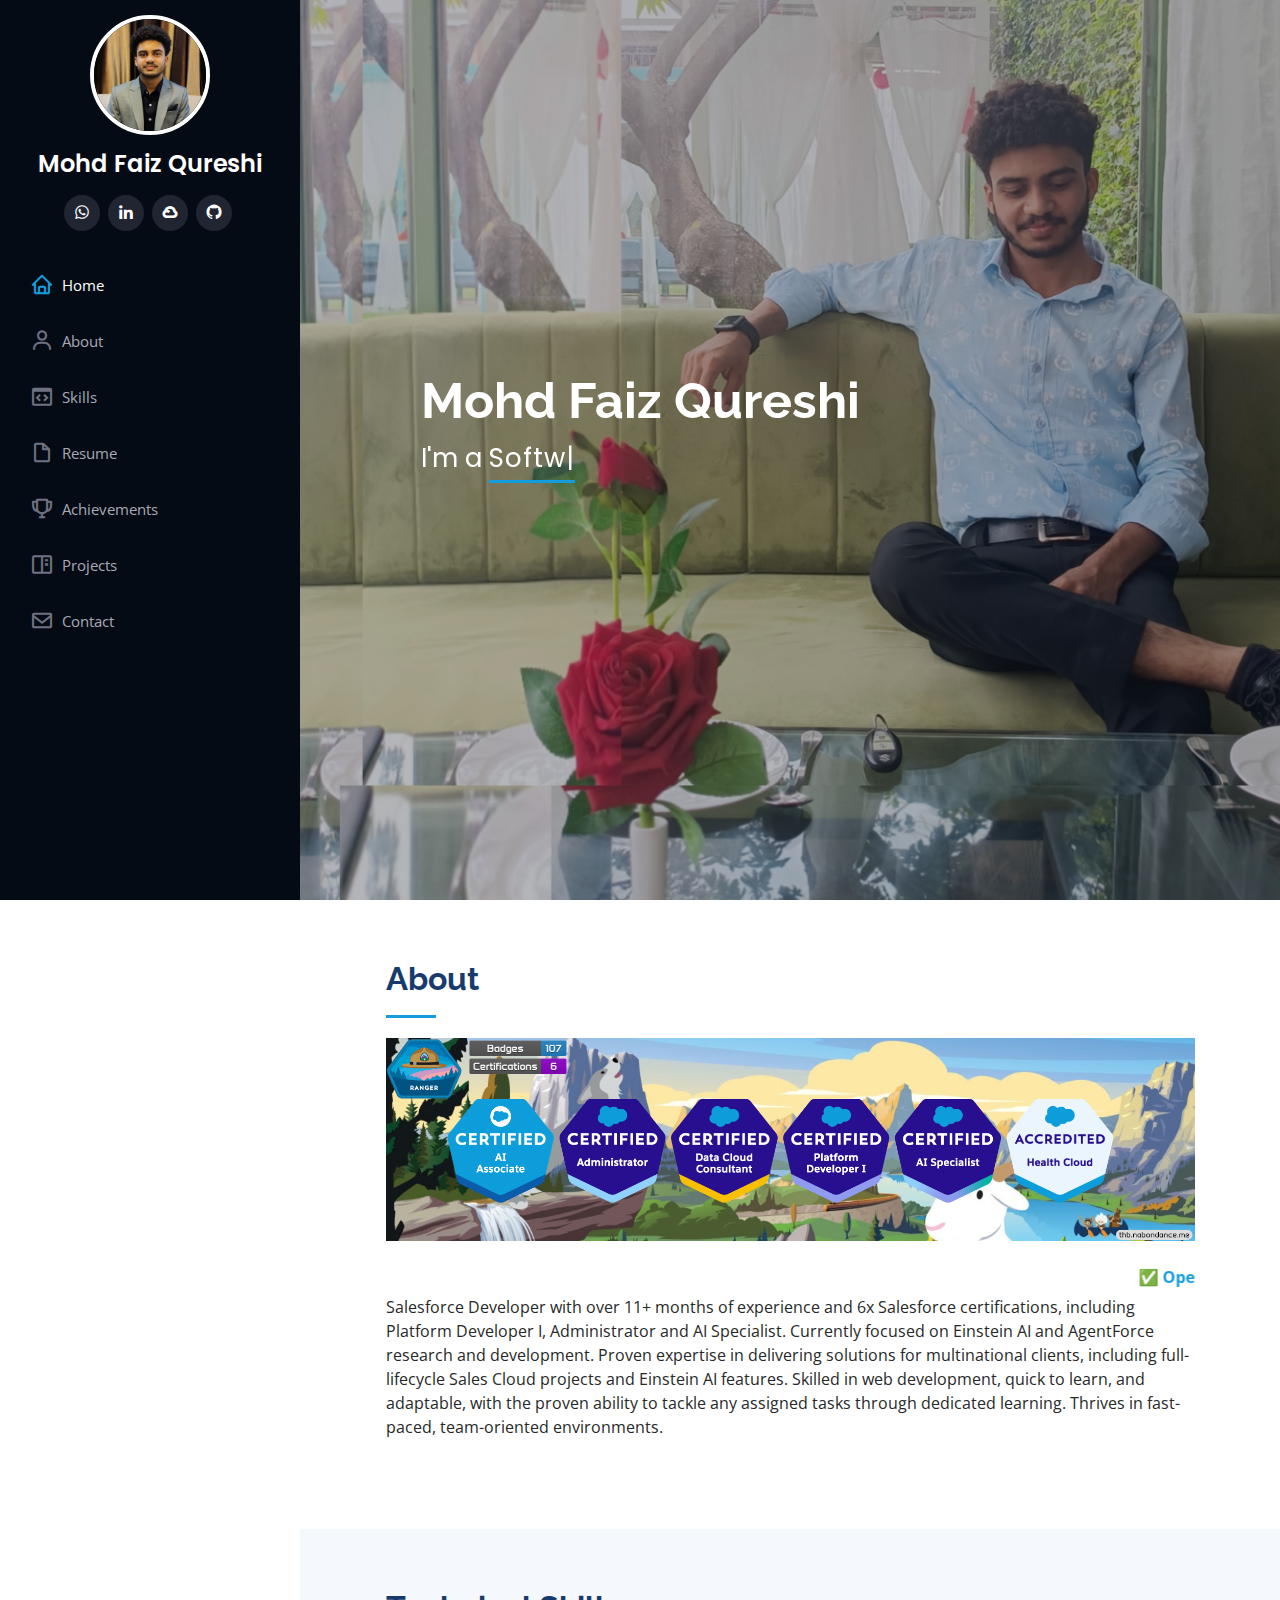
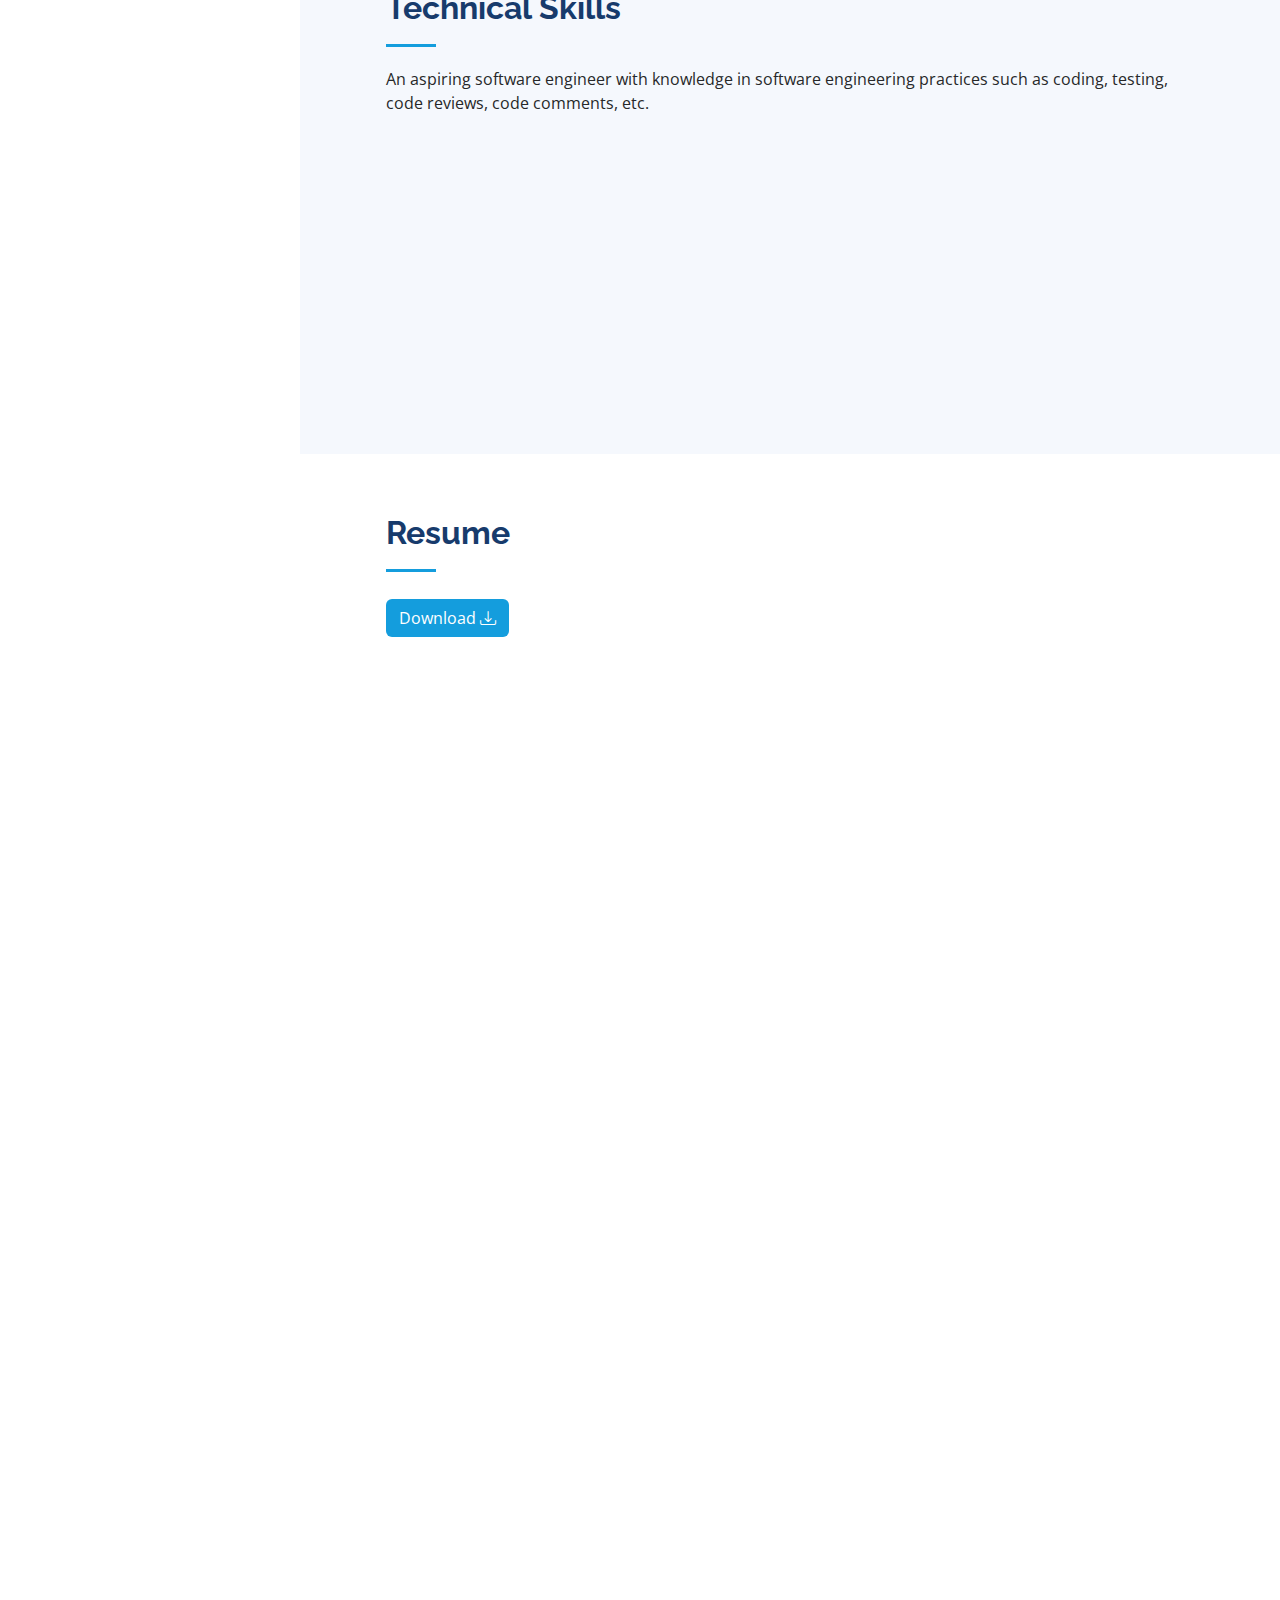
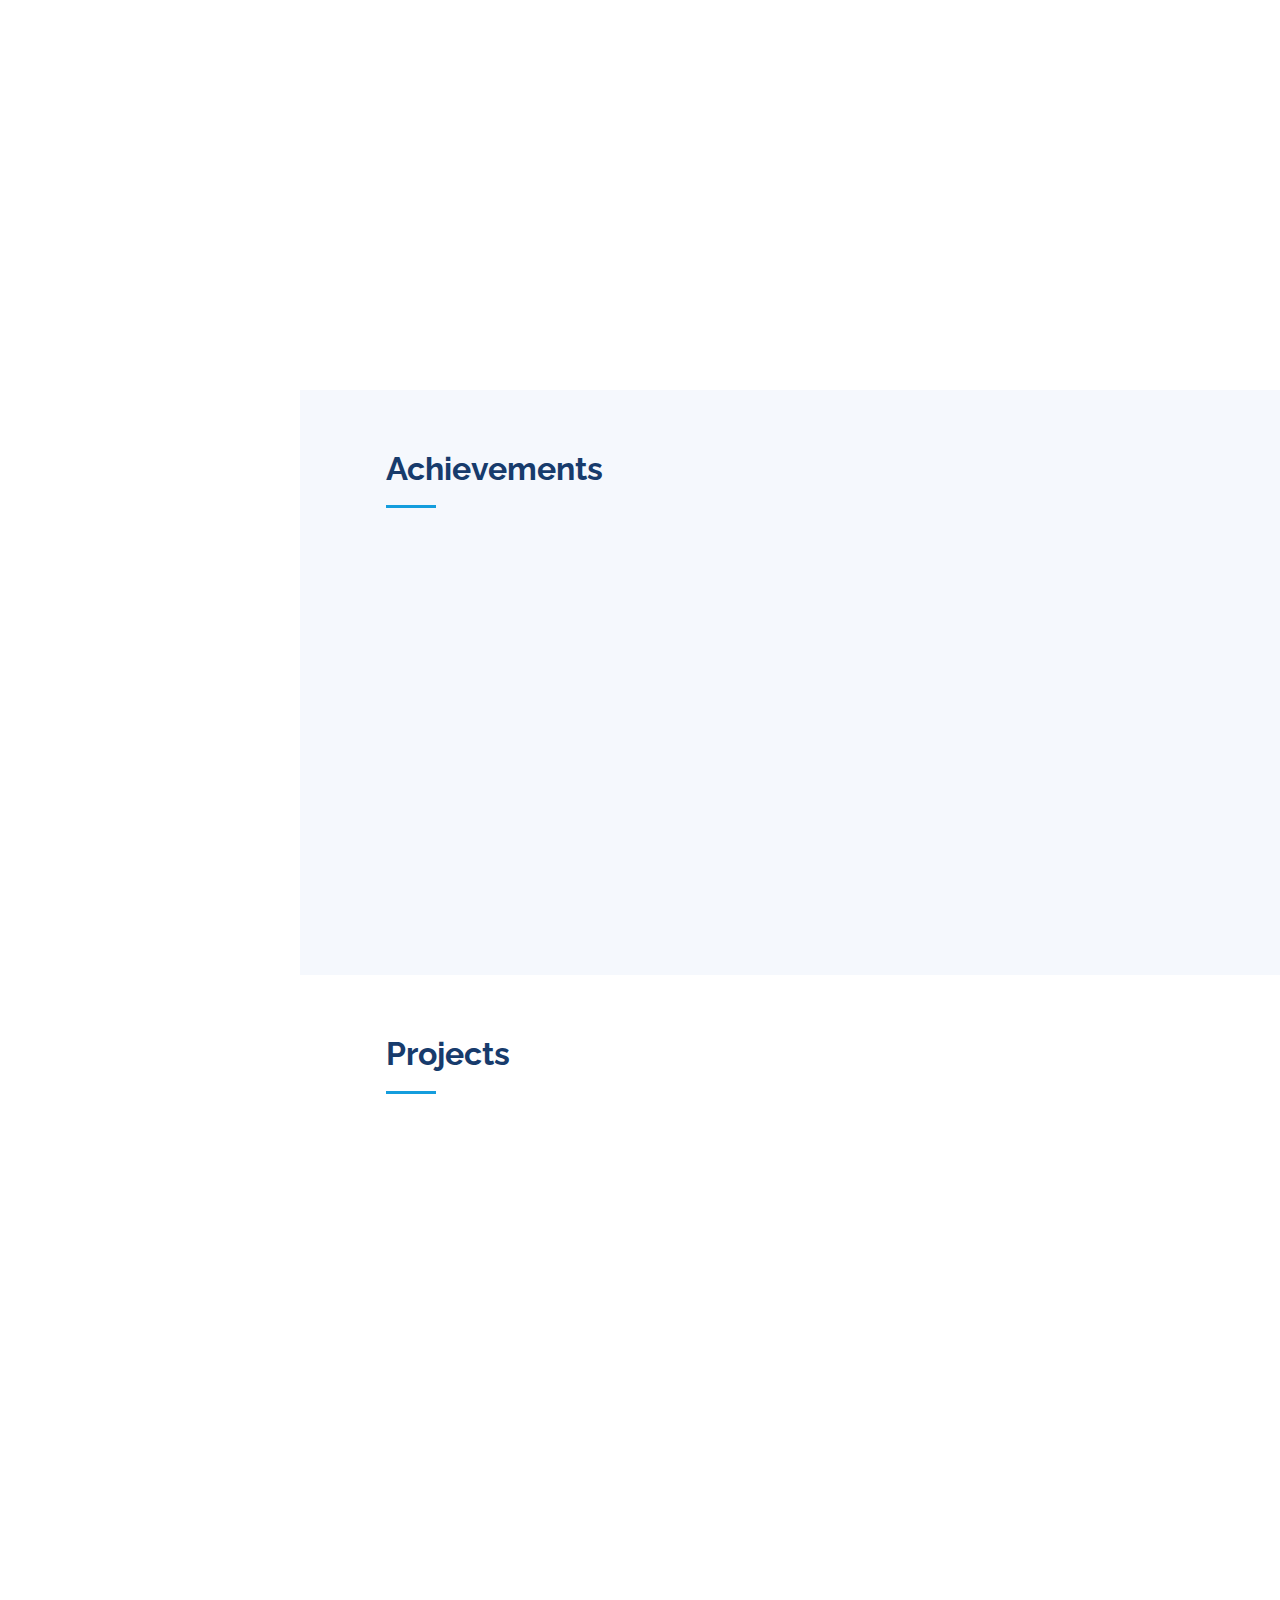
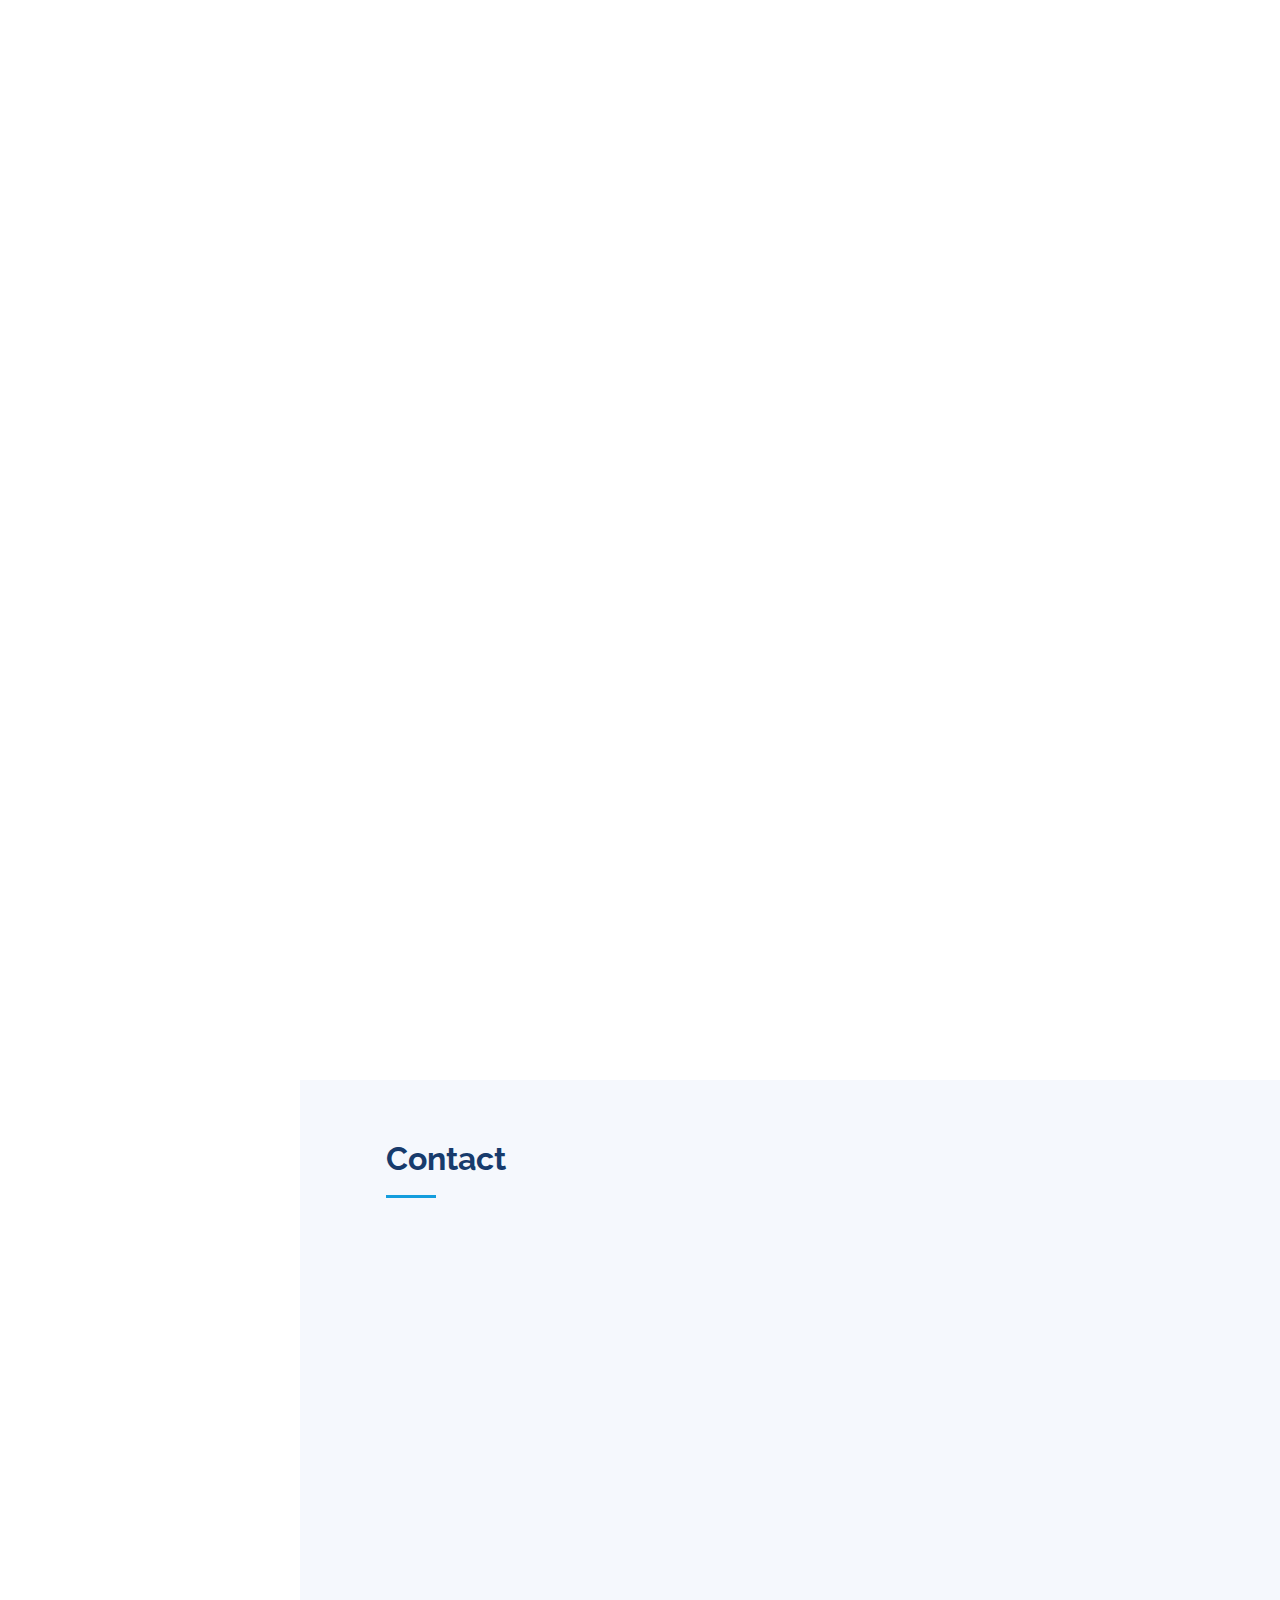
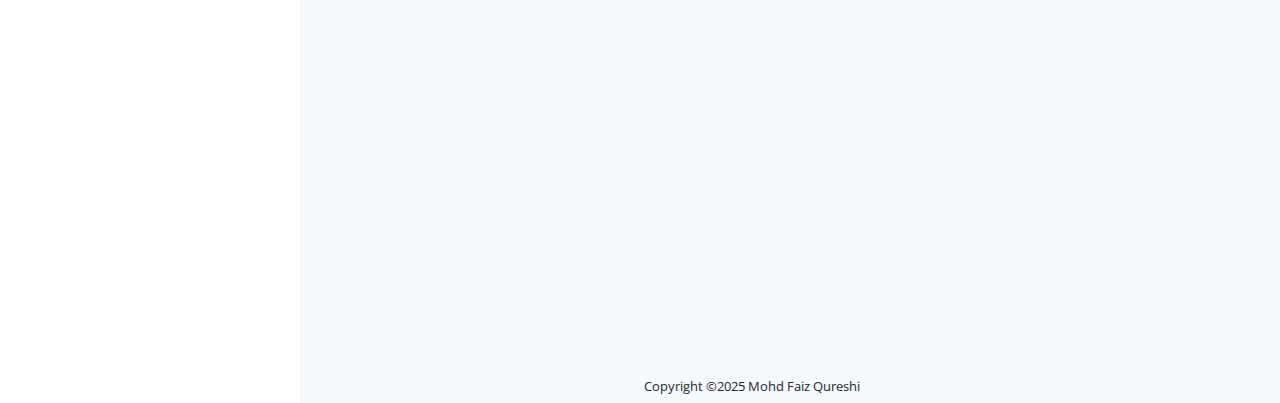
==== commit 390723e8: "Correction" ====
--- a/index.html
+++ b/index.html
@@ -66,7 +66,7 @@
             <a href="#resume" class="nav-link scrollto"><i class="bx bx-file-blank"></i> <span>Resume</span></a>
           </li>
           <li>
-            <a href="#achievement" class="nav-link scrollto"><i class="bx bx-trophy"></i> <span>Acievements</span></a>
+            <a href="#achievement" class="nav-link scrollto"><i class="bx bx-trophy"></i> <span>Achievements</span></a>
           </li>
           <li>
             <a href="#portfolio" class="nav-link scrollto"><i class="bx bx-book-content"></i> <span>Projects</span></a>
@@ -421,11 +421,11 @@
     </section>
     <!-- End Resume Section -->
 
-    <!-- ======= Acievements Section ======= -->
+    <!-- ======= Achievements Section ======= -->
     <section id="achievement" class="testimonials section-bg">
       <div class="container">
         <div class="section-title">
-          <h2>Acievements</h2>
+          <h2>Achievements</h2>
         </div>
 
         <div class="achievement-slider swiper" data-aos="fade-up" data-aos-delay="100">
